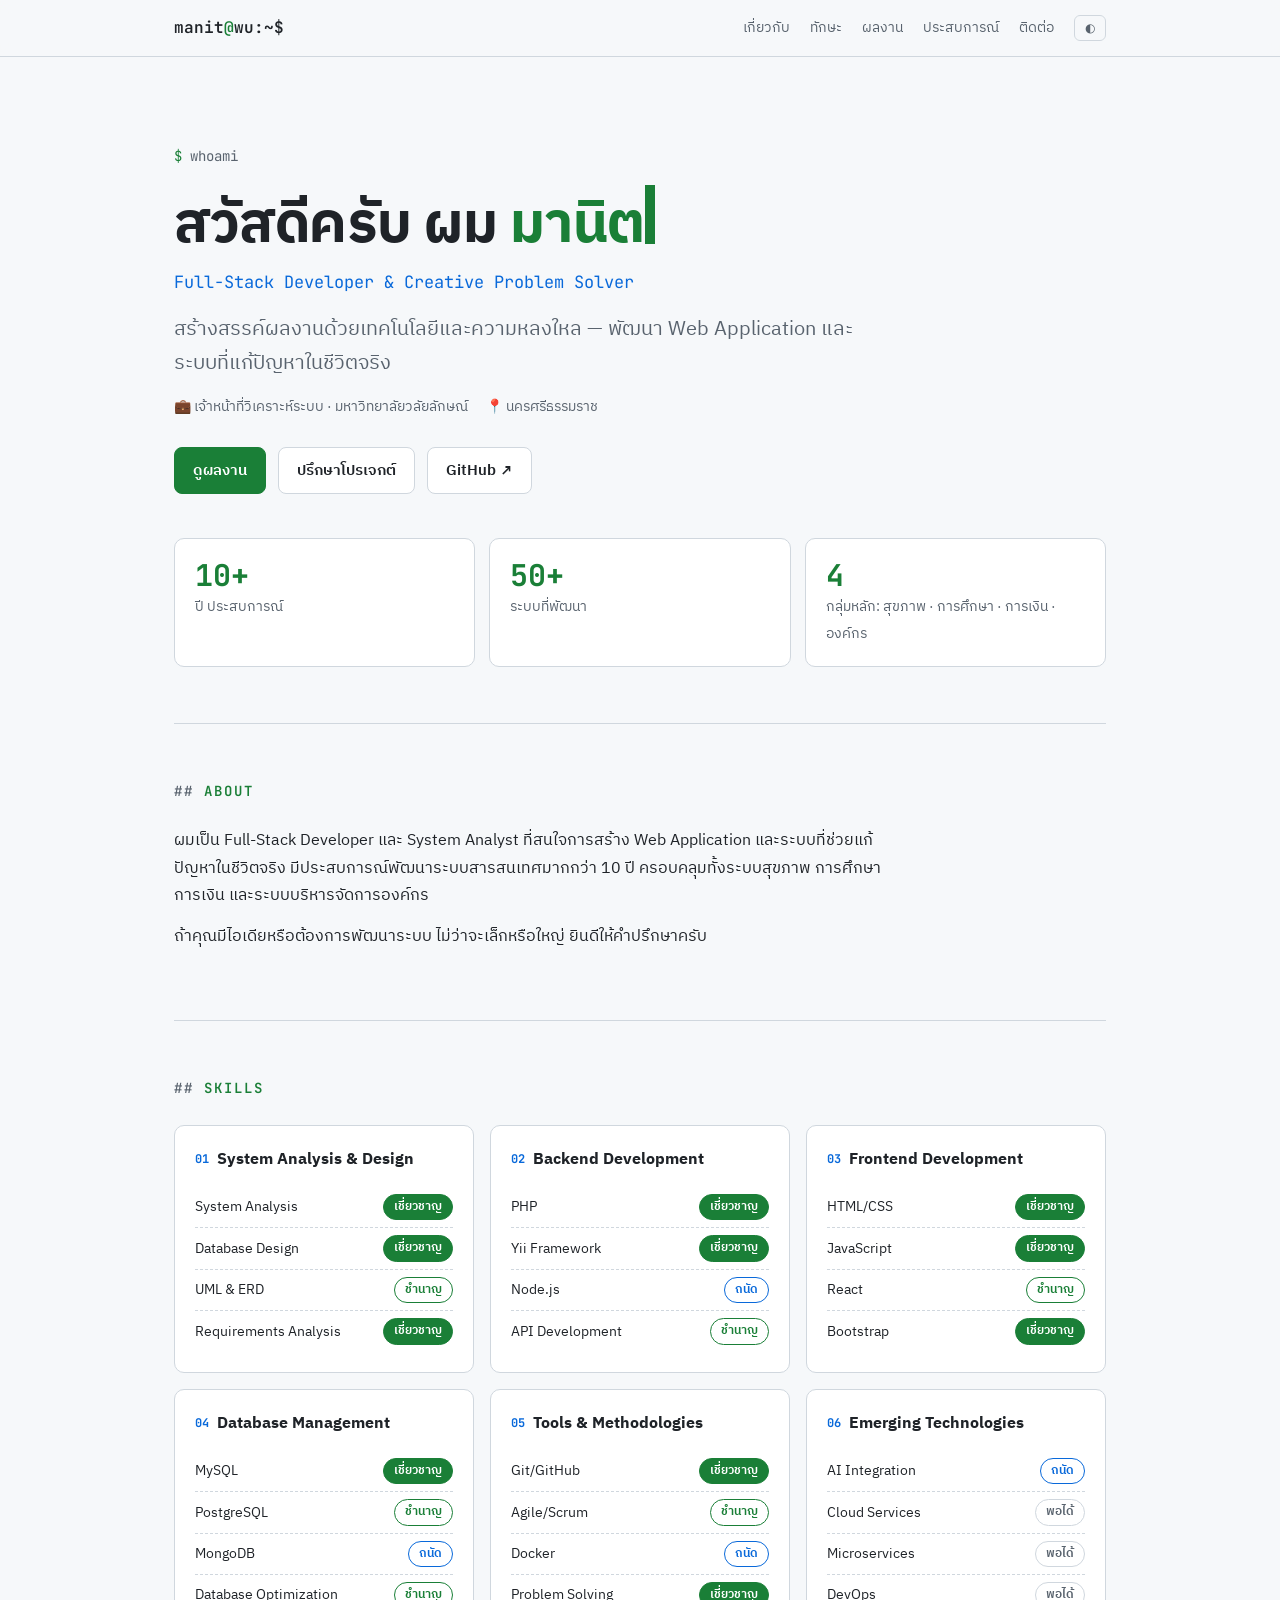
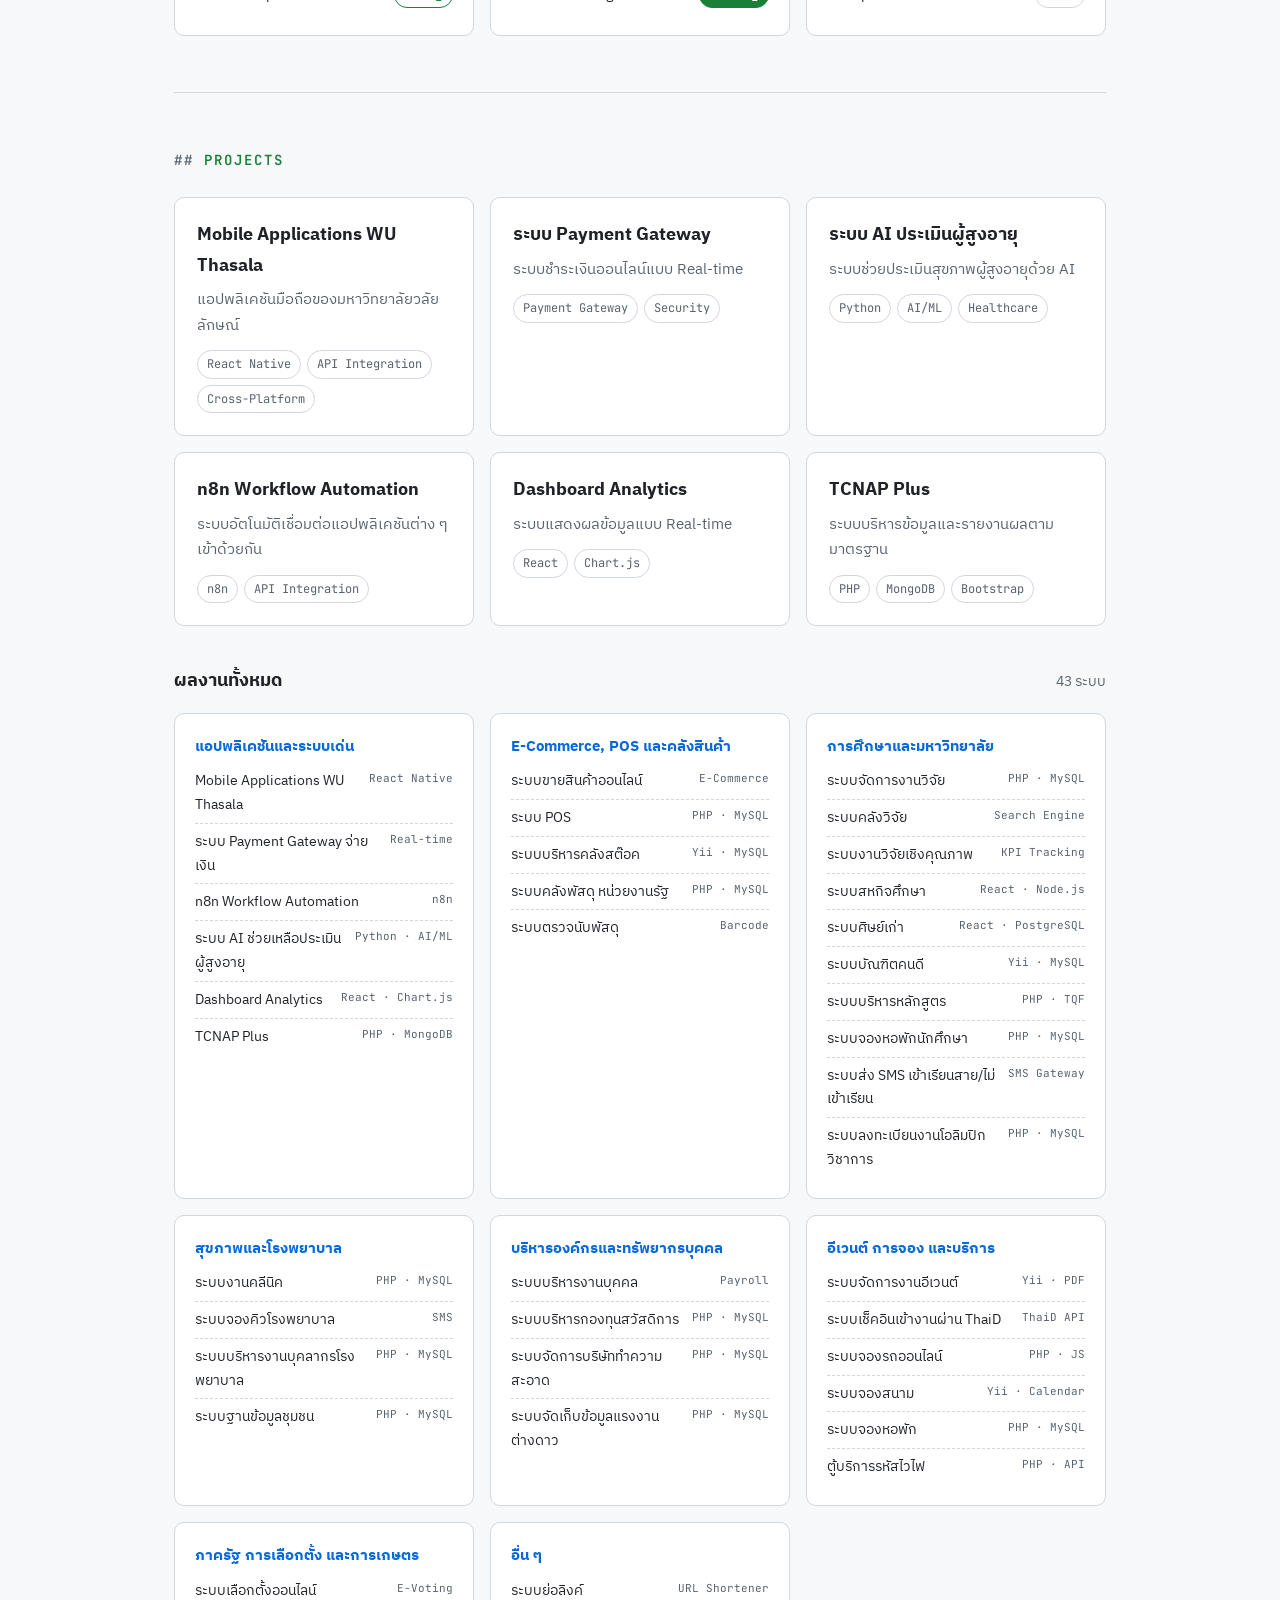
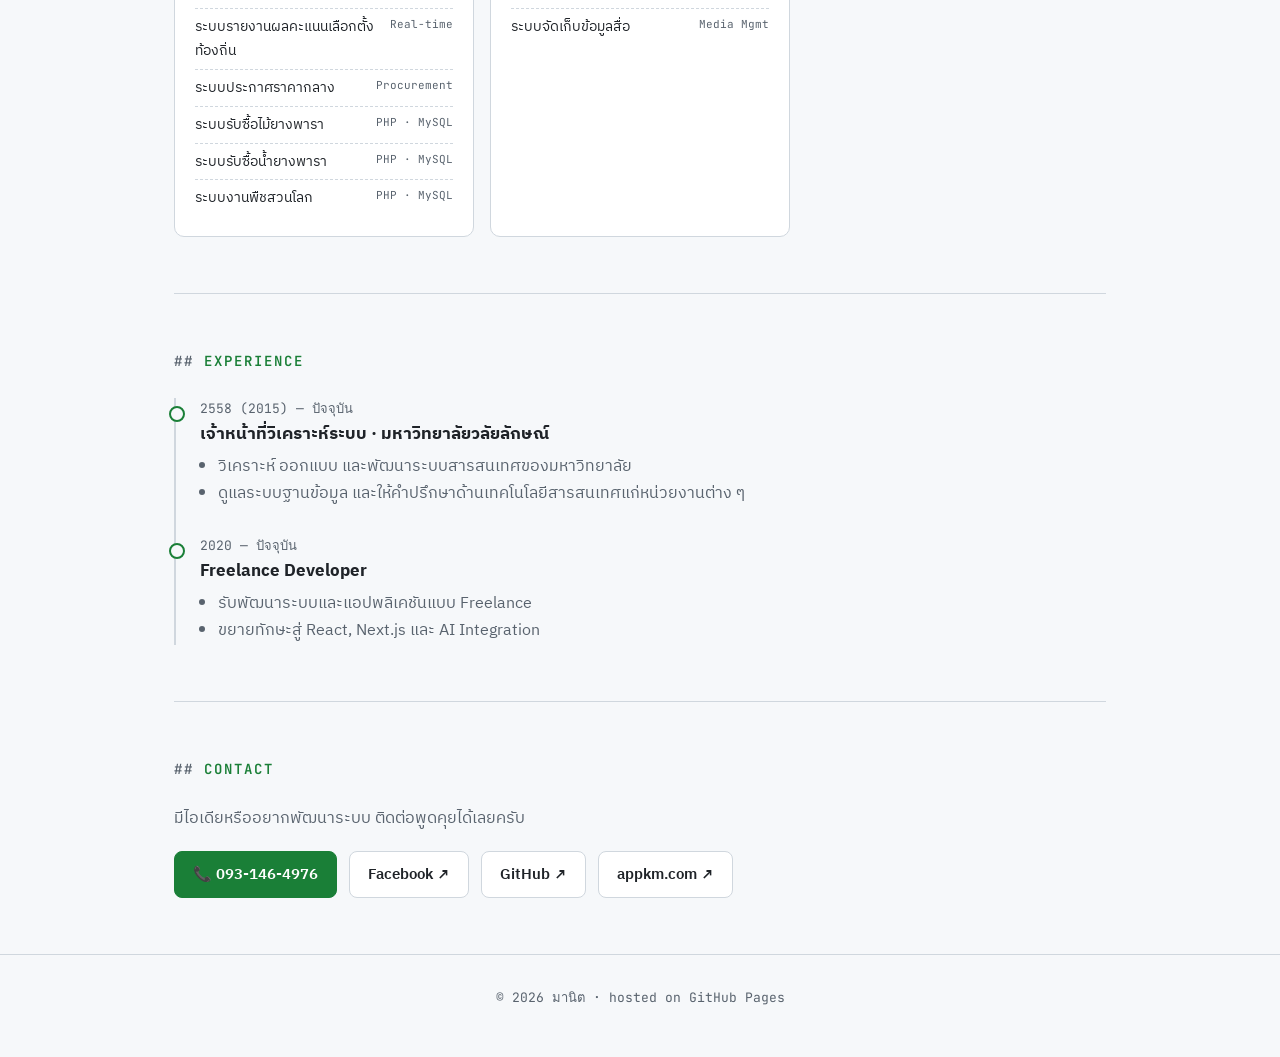
==== index.html @ 5a700831 "Use text proficiency labels for skills Co-Authored-By: Claude Opus 5.5 <noreply@anthropic.com> Claud" ====
<!DOCTYPE html>
<html lang="th">
<head>
<meta charset="UTF-8">
<meta name="viewport" content="width=device-width, initial-scale=1.0">
<title>มานิต (Manit) — Full-Stack Developer & System Analyst</title>
<meta name="description" content="มานิต — Full-Stack Developer และเจ้าหน้าที่วิเคราะห์ระบบ มหาวิทยาลัยวลัยลักษณ์ ประสบการณ์กว่า 10 ปี พัฒนาระบบสารสนเทศมาแล้ว 50+ ระบบ">
<meta property="og:title" content="มานิต (Manit) — Full-Stack Developer & System Analyst">
<meta property="og:description" content="ประสบการณ์พัฒนาระบบสารสนเทศกว่า 10 ปี · 50+ ระบบ · มหาวิทยาลัยวลัยลักษณ์">
<link rel="preconnect" href="https://fonts.googleapis.com">
<link rel="preconnect" href="https://fonts.gstatic.com" crossorigin>
<link href="https://fonts.googleapis.com/css2?family=IBM+Plex+Sans+Thai:wght@300;400;600;700&family=JetBrains+Mono:wght@400;600&display=swap" rel="stylesheet">
<style>
  :root{
    --bg:#0d1117; --panel:#161b22; --line:#262d36; --text:#e6edf3; --muted:#8b949e;
    --accent:#3fb950; --accent2:#58a6ff; --track:#21262d;
    --mono:'JetBrains Mono',ui-monospace,monospace; --sans:'IBM Plex Sans Thai',system-ui,sans-serif;
  }
  [data-theme="light"]{
    --bg:#f6f8fa; --panel:#ffffff; --line:#d0d7de; --text:#1f2328; --muted:#59636e;
    --accent:#1a7f37; --accent2:#0969da; --track:#eaeef2;
  }
  *{box-sizing:border-box;margin:0;padding:0}
  html{scroll-behavior:smooth}
  body{background:var(--bg);color:var(--text);font-family:var(--sans);line-height:1.7;font-size:16px}
  a{color:var(--accent2);text-decoration:none}
  a:hover{text-decoration:underline}
  .wrap{max-width:980px;margin:0 auto;padding:0 24px}

  nav{position:sticky;top:0;z-index:10;background:color-mix(in srgb,var(--bg) 85%,transparent);backdrop-filter:blur(8px);border-bottom:1px solid var(--line)}
  nav .wrap{display:flex;align-items:center;justify-content:space-between;height:56px}
  .logo{font-family:var(--mono);font-weight:600;color:var(--text)}
  .logo span{color:var(--accent)}
  .links{display:flex;gap:20px;align-items:center;font-size:14px}
  .links a{color:var(--muted)}
  .links a:hover{color:var(--text);text-decoration:none}
  .btn-ghost{background:none;border:1px solid var(--line);color:var(--muted);border-radius:6px;padding:4px 10px;font-family:var(--mono);font-size:12px;cursor:pointer}
  .btn-ghost:hover{color:var(--text);border-color:var(--muted)}

  .hero{padding-top:88px;padding-bottom:56px}
  .prompt{font-family:var(--mono);color:var(--muted);font-size:14px;margin-bottom:16px}
  .prompt b{color:var(--accent);font-weight:400}
  h1{font-size:clamp(36px,6vw,56px);line-height:1.15;font-weight:700;letter-spacing:-.5px}
  h1 .hl{color:var(--accent)}
  .role{margin-top:10px;font-family:var(--mono);font-size:clamp(14px,2vw,17px);color:var(--accent2)}
  .tagline{margin-top:16px;font-size:clamp(17px,2.2vw,20px);color:var(--muted);max-width:680px}
  .meta{margin-top:14px;color:var(--muted);font-size:14px;display:flex;gap:18px;flex-wrap:wrap}
  .cta{margin-top:28px;display:flex;gap:12px;flex-wrap:wrap}
  .btn{display:inline-block;padding:10px 18px;border-radius:8px;font-weight:600;font-size:15px;border:1px solid var(--line);color:var(--text);background:var(--panel)}
  .btn.primary{background:var(--accent);border-color:var(--accent);color:#fff}
  .btn:hover{text-decoration:none;filter:brightness(1.1)}
  .cursor{display:inline-block;width:10px;height:1.05em;background:var(--accent);vertical-align:-2px;animation:blink 1.1s steps(1) infinite}
  @keyframes blink{50%{opacity:0}}

  .stats{display:grid;grid-template-columns:repeat(auto-fit,minmax(160px,1fr));gap:14px;margin-top:44px}
  .stat{background:var(--panel);border:1px solid var(--line);border-radius:10px;padding:18px 20px}
  .stat b{display:block;font-family:var(--mono);font-size:30px;color:var(--accent);line-height:1.2}
  .stat span{color:var(--muted);font-size:14px}

  section{padding:56px 0;border-top:1px solid var(--line)}
  h2{font-family:var(--mono);font-size:14px;font-weight:600;color:var(--accent);text-transform:uppercase;letter-spacing:2px;margin-bottom:24px}
  h2::before{content:"## ";color:var(--muted)}
  .about p{max-width:720px;margin-bottom:14px}

  .skills{display:grid;grid-template-columns:repeat(auto-fit,minmax(280px,1fr));gap:16px}
  .card{background:var(--panel);border:1px solid var(--line);border-radius:10px;padding:20px}
  .card h3{font-size:16px;margin-bottom:14px;display:flex;gap:8px;align-items:center}
  .card h3 i{font-style:normal;font-family:var(--mono);color:var(--accent2);font-size:12px}
  .sk{display:flex;justify-content:space-between;align-items:center;gap:10px;font-size:14px;padding:7px 0;border-bottom:1px dashed var(--line)}
  .sk:last-child{border-bottom:none}
  .badge{font-size:12px;font-weight:600;padding:2px 10px;border-radius:999px;white-space:nowrap;border:1px solid}
  .badge.l4{color:#fff;background:var(--accent);border-color:var(--accent)}
  .badge.l3{color:var(--accent);border-color:var(--accent)}
  .badge.l2{color:var(--accent2);border-color:var(--accent2)}
  .badge.l1{color:var(--muted);border-color:var(--line)}
  .featured{display:grid;grid-template-columns:repeat(auto-fit,minmax(280px,1fr));gap:16px}
  .proj{background:var(--panel);border:1px solid var(--line);border-radius:10px;padding:22px;transition:border-color .2s,transform .2s}
  .proj:hover{border-color:var(--accent);transform:translateY(-2px)}
  .proj h3{font-size:18px;margin-bottom:6px}
  .proj p{color:var(--muted);margin-bottom:12px;font-size:15px}
  .tags{display:flex;flex-wrap:wrap;gap:6px}
  .tag{font-family:var(--mono);font-size:12px;padding:3px 9px;border-radius:999px;border:1px solid var(--line);color:var(--muted)}

  .all-head{display:flex;justify-content:space-between;align-items:baseline;margin:40px 0 16px;flex-wrap:wrap;gap:8px}
  .all-head h3{font-size:18px}
  .all-head span{color:var(--muted);font-size:14px}
  .groups{display:grid;grid-template-columns:repeat(auto-fit,minmax(290px,1fr));gap:16px}
  .group h4{font-size:15px;margin-bottom:10px;color:var(--accent2)}
  .group ul{list-style:none;display:grid;gap:6px}
  .group li{font-size:14px;display:flex;justify-content:space-between;gap:10px;border-bottom:1px dashed var(--line);padding-bottom:6px}
  .group li:last-child{border-bottom:none}
  .group li small{font-family:var(--mono);font-size:11px;color:var(--muted);text-align:right;white-space:nowrap}

  .timeline{border-left:2px solid var(--line);padding-left:24px;display:grid;gap:28px}
  .tl{position:relative}
  .tl::before{content:"";position:absolute;left:-31px;top:8px;width:12px;height:12px;border-radius:50%;background:var(--bg);border:2px solid var(--accent)}
  .tl .when{font-family:var(--mono);font-size:13px;color:var(--muted)}
  .tl h3{font-size:17px}
  .tl ul{color:var(--muted);padding-left:18px;margin-top:4px}

  .contact{display:flex;gap:12px;flex-wrap:wrap}
  footer{padding:32px 0 48px;border-top:1px solid var(--line);color:var(--muted);font-family:var(--mono);font-size:13px;text-align:center}
  @media (max-width:640px){.links a{display:none}.hero{padding-top:60px;padding-bottom:40px}}
</style>
</head>
<body>

<nav>
  <div class="wrap">
    <a href="#" class="logo">manit<span>@</span>wu:~$</a>
    <div class="links">
      <a href="#about">เกี่ยวกับ</a>
      <a href="#skills">ทักษะ</a>
      <a href="#projects">ผลงาน</a>
      <a href="#experience">ประสบการณ์</a>
      <a href="#contact">ติดต่อ</a>
      <button class="btn-ghost" id="themeBtn" aria-label="สลับธีม">◐</button>
    </div>
  </div>
</nav>

<header class="hero wrap">
  <div class="prompt"><b>$</b> whoami</div>
  <h1>สวัสดีครับ ผม <span class="hl">มานิต</span><span class="cursor"></span></h1>
  <div class="role">Full-Stack Developer &amp; Creative Problem Solver</div>
  <p class="tagline">สร้างสรรค์ผลงานด้วยเทคโนโลยีและความหลงใหล — พัฒนา Web Application และระบบที่แก้ปัญหาในชีวิตจริง</p>
  <div class="meta">
    <span>💼 เจ้าหน้าที่วิเคราะห์ระบบ · มหาวิทยาลัยวลัยลักษณ์</span>
    <span>📍 นครศรีธรรมราช</span>
  </div>
  <div class="cta">
    <a class="btn primary" href="#projects">ดูผลงาน</a>
    <a class="btn" href="#contact">ปรึกษาโปรเจกต์</a>
    <a class="btn" href="https://github.com/manitgithub" target="_blank" rel="noopener">GitHub ↗</a>
  </div>
  <div class="stats">
    <div class="stat"><b>10+</b><span>ปี ประสบการณ์</span></div>
    <div class="stat"><b>50+</b><span>ระบบที่พัฒนา</span></div>
    <div class="stat"><b>4</b><span>กลุ่มหลัก: สุขภาพ · การศึกษา · การเงิน · องค์กร</span></div>
  </div>
</header>

<main class="wrap">

  <section id="about" class="about">
    <h2>About</h2>
    <p>ผมเป็น Full-Stack Developer และ System Analyst ที่สนใจการสร้าง Web Application และระบบที่ช่วยแก้ปัญหาในชีวิตจริง มีประสบการณ์พัฒนาระบบสารสนเทศมากกว่า 10 ปี ครอบคลุมทั้งระบบสุขภาพ การศึกษา การเงิน และระบบบริหารจัดการองค์กร</p>
    <p>ถ้าคุณมีไอเดียหรือต้องการพัฒนาระบบ ไม่ว่าจะเล็กหรือใหญ่ ยินดีให้คำปรึกษาครับ</p>
  </section>

  <section id="skills">
    <h2>Skills</h2>
    <div class="skills" id="skillGrid"></div>
  </section>

  <section id="projects">
    <h2>Projects</h2>
    <div class="featured">
      <article class="proj">
        <h3>Mobile Applications WU Thasala</h3>
        <p>แอปพลิเคชันมือถือของมหาวิทยาลัยวลัยลักษณ์</p>
        <div class="tags"><span class="tag">React Native</span><span class="tag">API Integration</span><span class="tag">Cross-Platform</span></div>
      </article>
      <article class="proj">
        <h3>ระบบ Payment Gateway</h3>
        <p>ระบบชำระเงินออนไลน์แบบ Real-time</p>
        <div class="tags"><span class="tag">Payment Gateway</span><span class="tag">Security</span></div>
      </article>
      <article class="proj">
        <h3>ระบบ AI ประเมินผู้สูงอายุ</h3>
        <p>ระบบช่วยประเมินสุขภาพผู้สูงอายุด้วย AI</p>
        <div class="tags"><span class="tag">Python</span><span class="tag">AI/ML</span><span class="tag">Healthcare</span></div>
      </article>
      <article class="proj">
        <h3>n8n Workflow Automation</h3>
        <p>ระบบอัตโนมัติเชื่อมต่อแอปพลิเคชันต่าง ๆ เข้าด้วยกัน</p>
        <div class="tags"><span class="tag">n8n</span><span class="tag">API Integration</span></div>
      </article>
      <article class="proj">
        <h3>Dashboard Analytics</h3>
        <p>ระบบแสดงผลข้อมูลแบบ Real-time</p>
        <div class="tags"><span class="tag">React</span><span class="tag">Chart.js</span></div>
      </article>
      <article class="proj">
        <h3>TCNAP Plus</h3>
        <p>ระบบบริหารข้อมูลและรายงานผลตามมาตรฐาน</p>
        <div class="tags"><span class="tag">PHP</span><span class="tag">MongoDB</span><span class="tag">Bootstrap</span></div>
      </article>
    </div>

    <div class="all-head"><h3>ผลงานทั้งหมด</h3><span id="count"></span></div>
    <div class="groups" id="groups"></div>
  </section>

  <section id="experience">
    <h2>Experience</h2>
    <div class="timeline">
      <div class="tl">
        <div class="when">2558 (2015) — ปัจจุบัน</div>
        <h3>เจ้าหน้าที่วิเคราะห์ระบบ · มหาวิทยาลัยวลัยลักษณ์</h3>
        <ul>
          <li>วิเคราะห์ ออกแบบ และพัฒนาระบบสารสนเทศของมหาวิทยาลัย</li>
          <li>ดูแลระบบฐานข้อมูล และให้คำปรึกษาด้านเทคโนโลยีสารสนเทศแก่หน่วยงานต่าง ๆ</li>
        </ul>
      </div>
      <div class="tl">
        <div class="when">2020 — ปัจจุบัน</div>
        <h3>Freelance Developer</h3>
        <ul>
          <li>รับพัฒนาระบบและแอปพลิเคชันแบบ Freelance</li>
          <li>ขยายทักษะสู่ React, Next.js และ AI Integration</li>
        </ul>
      </div>
    </div>
  </section>

  <section id="contact">
    <h2>Contact</h2>
    <p style="color:var(--muted);margin-bottom:18px">มีไอเดียหรืออยากพัฒนาระบบ ติดต่อพูดคุยได้เลยครับ</p>
    <div class="contact">
      <a class="btn primary" href="tel:0931464976">📞 093-146-4976</a>
      <a class="btn" href="https://www.facebook.com/charib.chipchip" target="_blank" rel="noopener">Facebook ↗</a>
      <a class="btn" href="https://github.com/manitgithub" target="_blank" rel="noopener">GitHub ↗</a>
      <a class="btn" href="https://appkm.com" target="_blank" rel="noopener">appkm.com ↗</a>
    </div>
  </section>

</main>

<footer>© <span id="yr"></span> มานิต · hosted on GitHub Pages</footer>

<script>
const skills = [
  ["System Analysis & Design", [["System Analysis",95],["Database Design",90],["UML & ERD",85],["Requirements Analysis",90]]],
  ["Backend Development", [["PHP",95],["Yii Framework",90],["Node.js",75],["API Development",85]]],
  ["Frontend Development", [["HTML/CSS",95],["JavaScript",90],["React",80],["Bootstrap",90]]],
  ["Database Management", [["MySQL",95],["PostgreSQL",85],["MongoDB",75],["Database Optimization",85]]],
  ["Tools & Methodologies", [["Git/GitHub",90],["Agile/Scrum",80],["Docker",70],["Problem Solving",95]]],
  ["Emerging Technologies", [["AI Integration",70],["Cloud Services",65],["Microservices",60],["DevOps",65]]],
];
const groups = [
  ["แอปพลิเคชันและระบบเด่น", [
    ["Mobile Applications WU Thasala","React Native"],["ระบบ Payment Gateway จ่ายเงิน","Real-time"],
    ["n8n Workflow Automation","n8n"],["ระบบ AI ช่วยเหลือประเมินผู้สูงอายุ","Python · AI/ML"],
    ["Dashboard Analytics","React · Chart.js"],["TCNAP Plus","PHP · MongoDB"]]],
  ["E-Commerce, POS และคลังสินค้า", [
    ["ระบบขายสินค้าออนไลน์","E-Commerce"],["ระบบ POS","PHP · MySQL"],["ระบบบริหารคลังสต๊อค","Yii · MySQL"],
    ["ระบบคลังพัสดุ หน่วยงานรัฐ","PHP · MySQL"],["ระบบตรวจนับพัสดุ","Barcode"]]],
  ["การศึกษาและมหาวิทยาลัย", [
    ["ระบบจัดการงานวิจัย","PHP · MySQL"],["ระบบคลังวิจัย","Search Engine"],["ระบบงานวิจัยเชิงคุณภาพ","KPI Tracking"],
    ["ระบบสหกิจศึกษา","React · Node.js"],["ระบบศิษย์เก่า","React · PostgreSQL"],["ระบบบัณฑิตคนดี","Yii · MySQL"],
    ["ระบบบริหารหลักสูตร","PHP · TQF"],["ระบบจองหอพักนักศึกษา","PHP · MySQL"],
    ["ระบบส่ง SMS เข้าเรียนสาย/ไม่เข้าเรียน","SMS Gateway"],["ระบบลงทะเบียนงานโอลิมปิกวิชาการ","PHP · MySQL"]]],
  ["สุขภาพและโรงพยาบาล", [
    ["ระบบงานคลีนิค","PHP · MySQL"],["ระบบจองคิวโรงพยาบาล","SMS"],
    ["ระบบบริหารงานบุคลากรโรงพยาบาล","PHP · MySQL"],["ระบบฐานข้อมูลชุมชน","PHP · MySQL"]]],
  ["บริหารองค์กรและทรัพยากรบุคคล", [
    ["ระบบบริหารงานบุคคล","Payroll"],["ระบบบริหารกองทุนสวัสดิการ","PHP · MySQL"],
    ["ระบบจัดการบริษัททำความสะอาด","PHP · MySQL"],["ระบบจัดเก็บข้อมูลแรงงานต่างดาว","PHP · MySQL"]]],
  ["อีเวนต์ การจอง และบริการ", [
    ["ระบบจัดการงานอีเวนต์","Yii · PDF"],["ระบบเช็คอินเข้างานผ่าน ThaiD","ThaiD API"],["ระบบจองรถออนไลน์","PHP · JS"],
    ["ระบบจองสนาม","Yii · Calendar"],["ระบบจองหอพัก","PHP · MySQL"],["ตู้บริการรหัสไวไฟ","PHP · API"]]],
  ["ภาครัฐ การเลือกตั้ง และการเกษตร", [
    ["ระบบเลือกตั้งออนไลน์","E-Voting"],["ระบบรายงานผลคะแนนเลือกตั้งท้องถิ่น","Real-time"],
    ["ระบบประกาศราคากลาง","Procurement"],["ระบบรับซื้อไม้ยางพารา","PHP · MySQL"],
    ["ระบบรับซื้อน้ำยางพารา","PHP · MySQL"],["ระบบงานพืชสวนโลก","PHP · MySQL"]]],
  ["อื่น ๆ", [["ระบบย่อลิงค์","URL Shortener"],["ระบบจัดเก็บข้อมูลสื่อ","Media Mgmt"]]],
];

const esc = s => s.replace(/[&<>]/g, c => ({'&':'&amp;','<':'&lt;','>':'&gt;'}[c]));
const LEVELS = [[90,4,'เชี่ยวชาญ'],[80,3,'ชำนาญ'],[70,2,'ถนัด'],[0,1,'พอได้']];
const level = v => LEVELS.find(([min]) => v >= min);
document.getElementById('skillGrid').innerHTML = skills.map(([title, items], i) => `
  <div class="card"><h3><i>0${i+1}</i> ${esc(title)}</h3>
  ${items.map(([n,v]) => { const [,d,l] = level(v); return `<div class="sk">${esc(n)}<span class="badge l${d}">${l}</span></div>`; }).join('')}
  </div>`).join('');

let total = 0;
document.getElementById('groups').innerHTML = groups.map(([g, items]) => { total += items.length; return `
  <div class="card group"><h4>${esc(g)}</h4><ul>
  ${items.map(([n,t]) => `<li>${esc(n)}<small>${esc(t)}</small></li>`).join('')}
  </ul></div>`; }).join('');
document.getElementById('count').textContent = total + ' ระบบ';



document.getElementById('yr').textContent = new Date().getFullYear();
const html = document.documentElement;
const store = { get:k=>{try{return localStorage.getItem(k)}catch(e){return null}}, set:(k,v)=>{try{localStorage.setItem(k,v)}catch(e){}} };
function setTheme(t){ t==='light' ? html.dataset.theme='light' : delete html.dataset.theme; store.set('theme',t); }
document.getElementById('themeBtn').onclick = () => setTheme(html.dataset.theme==='light'?'dark':'light');
setTheme(store.get('theme') || (matchMedia('(prefers-color-scheme: light)').matches?'light':'dark'));
</script>
</body>
</html>
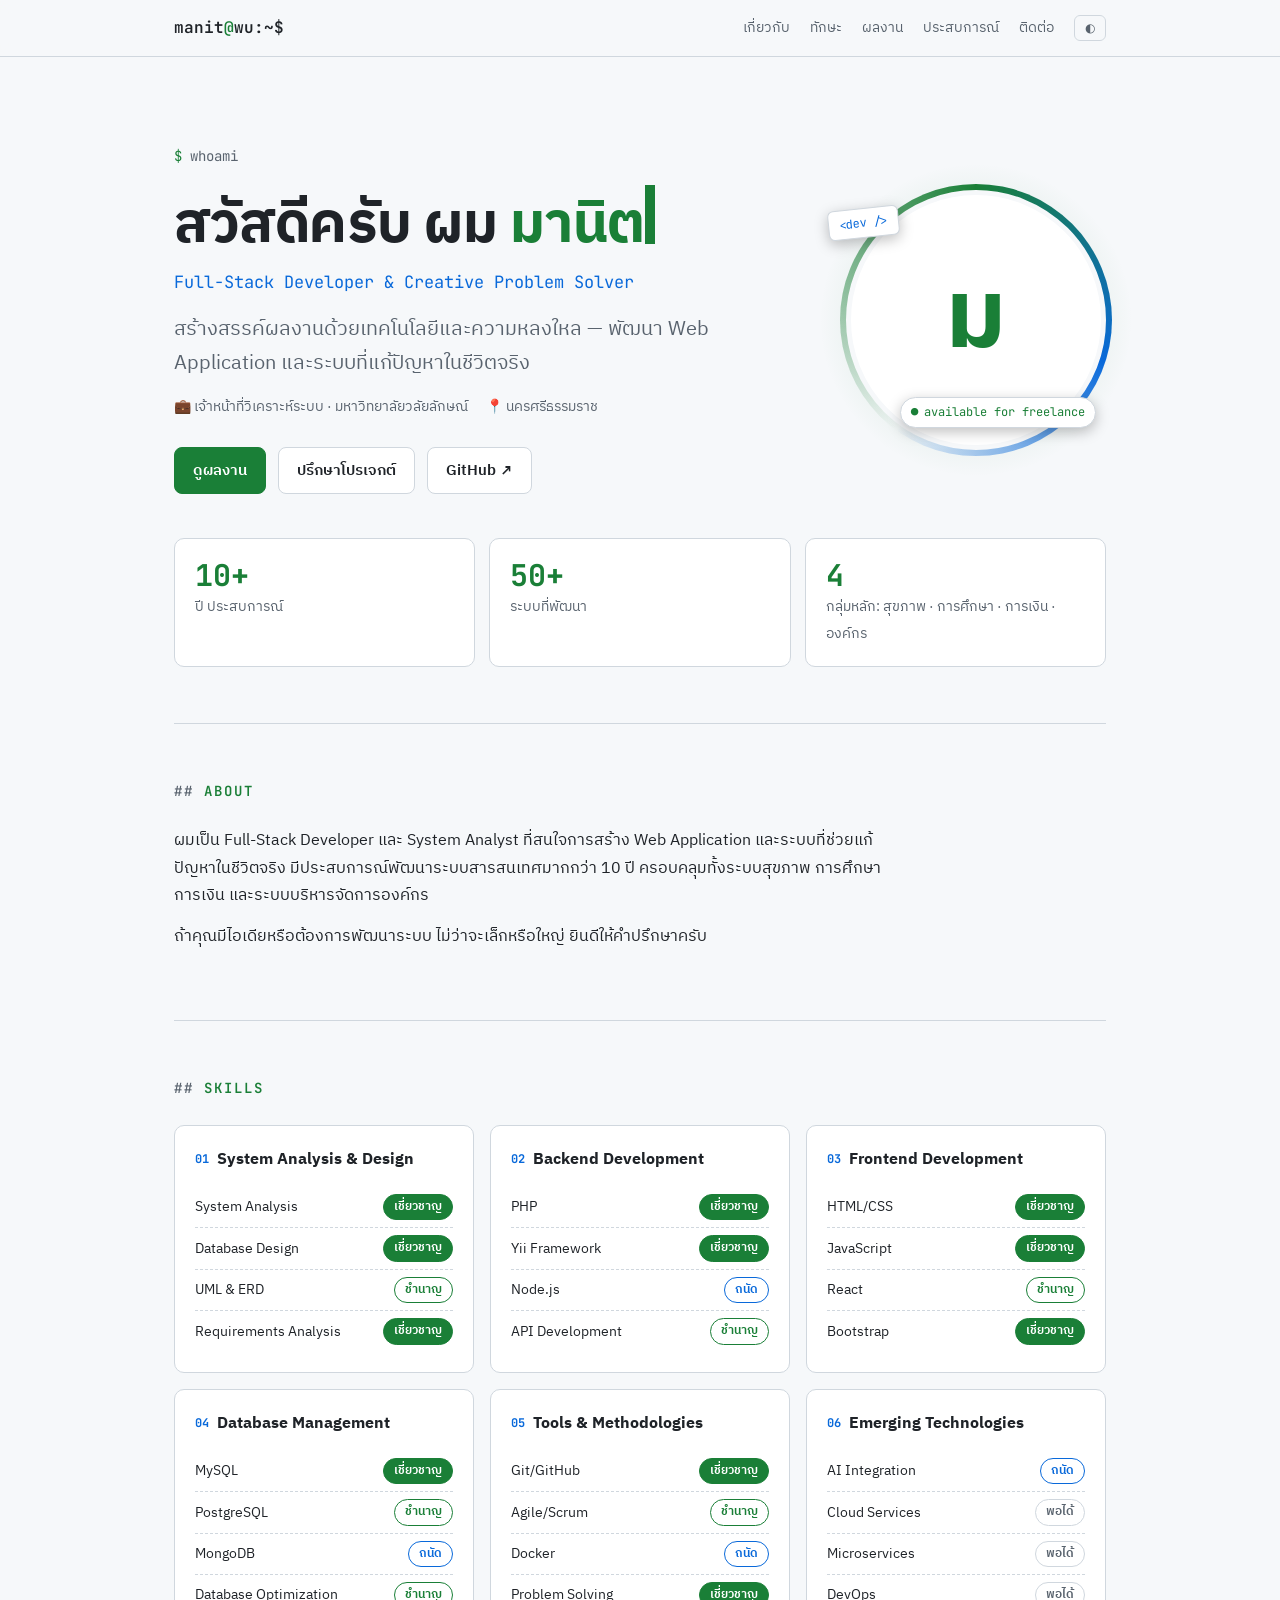
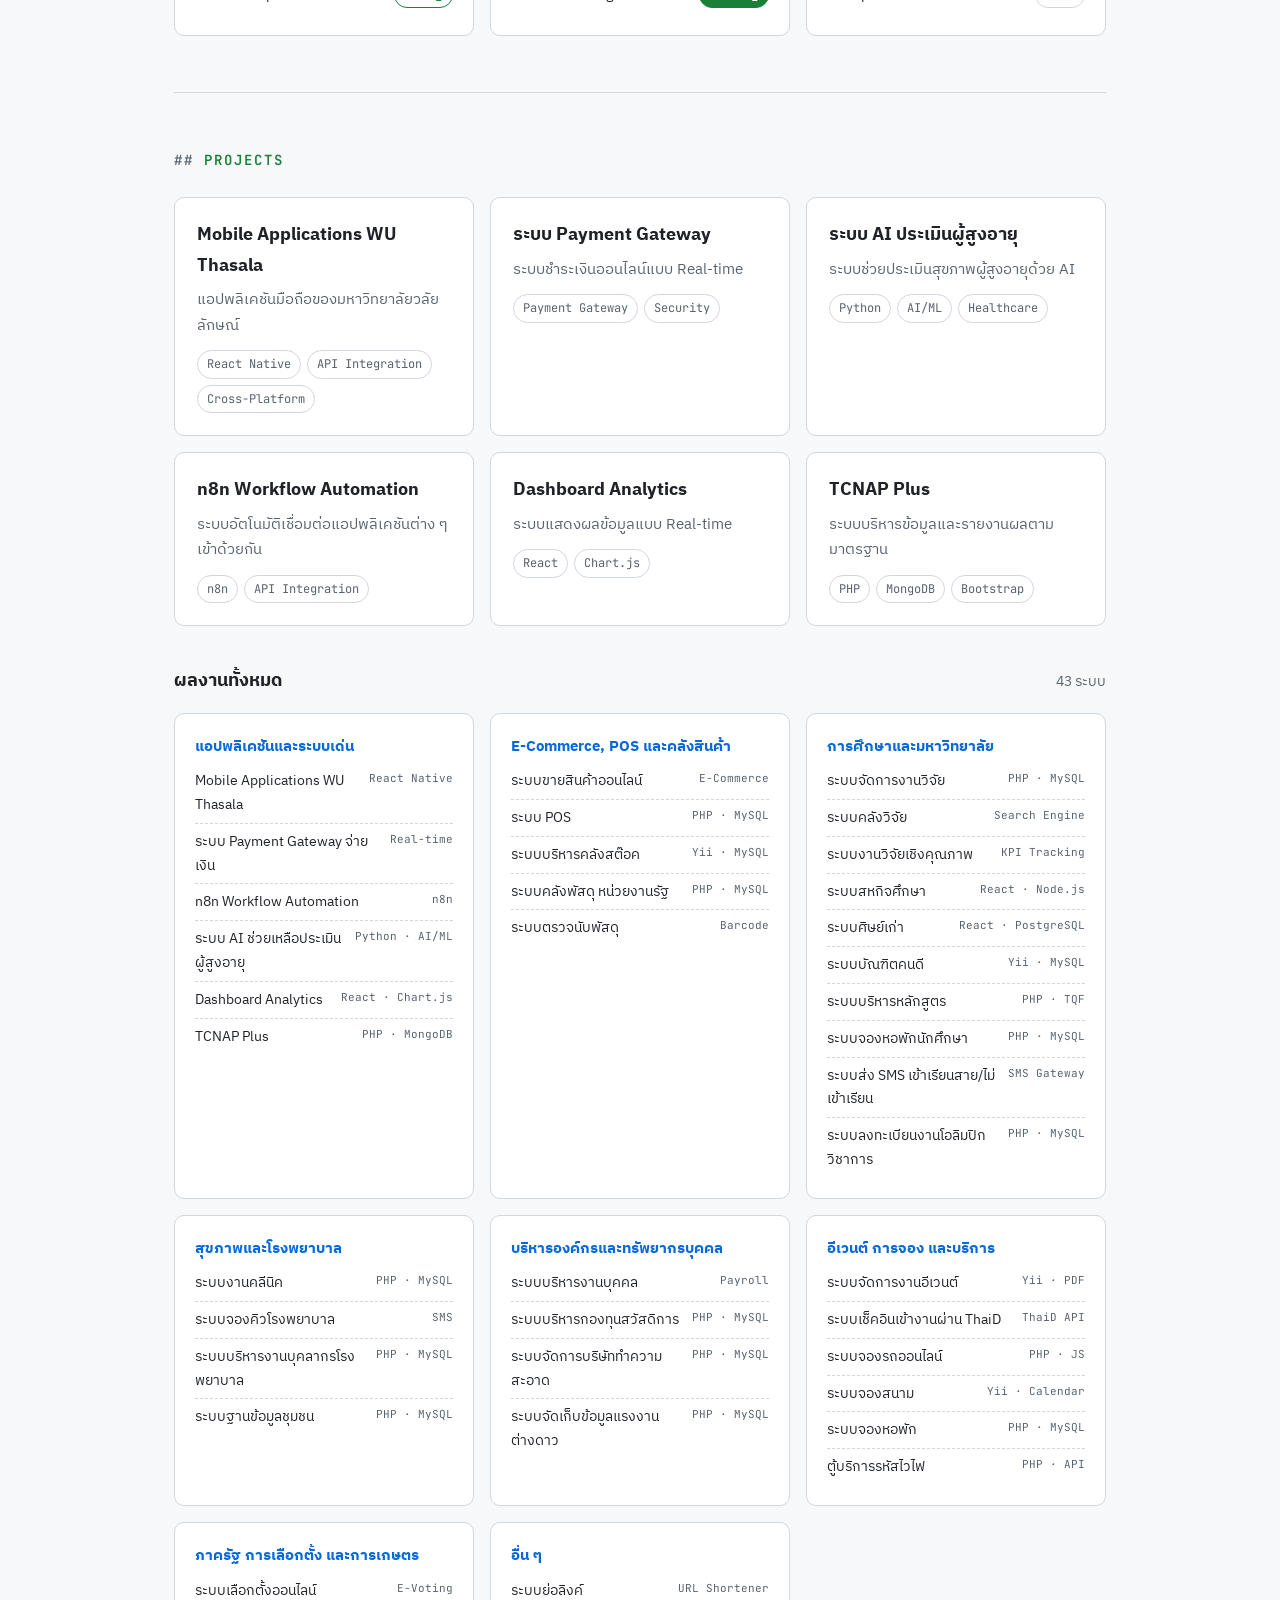
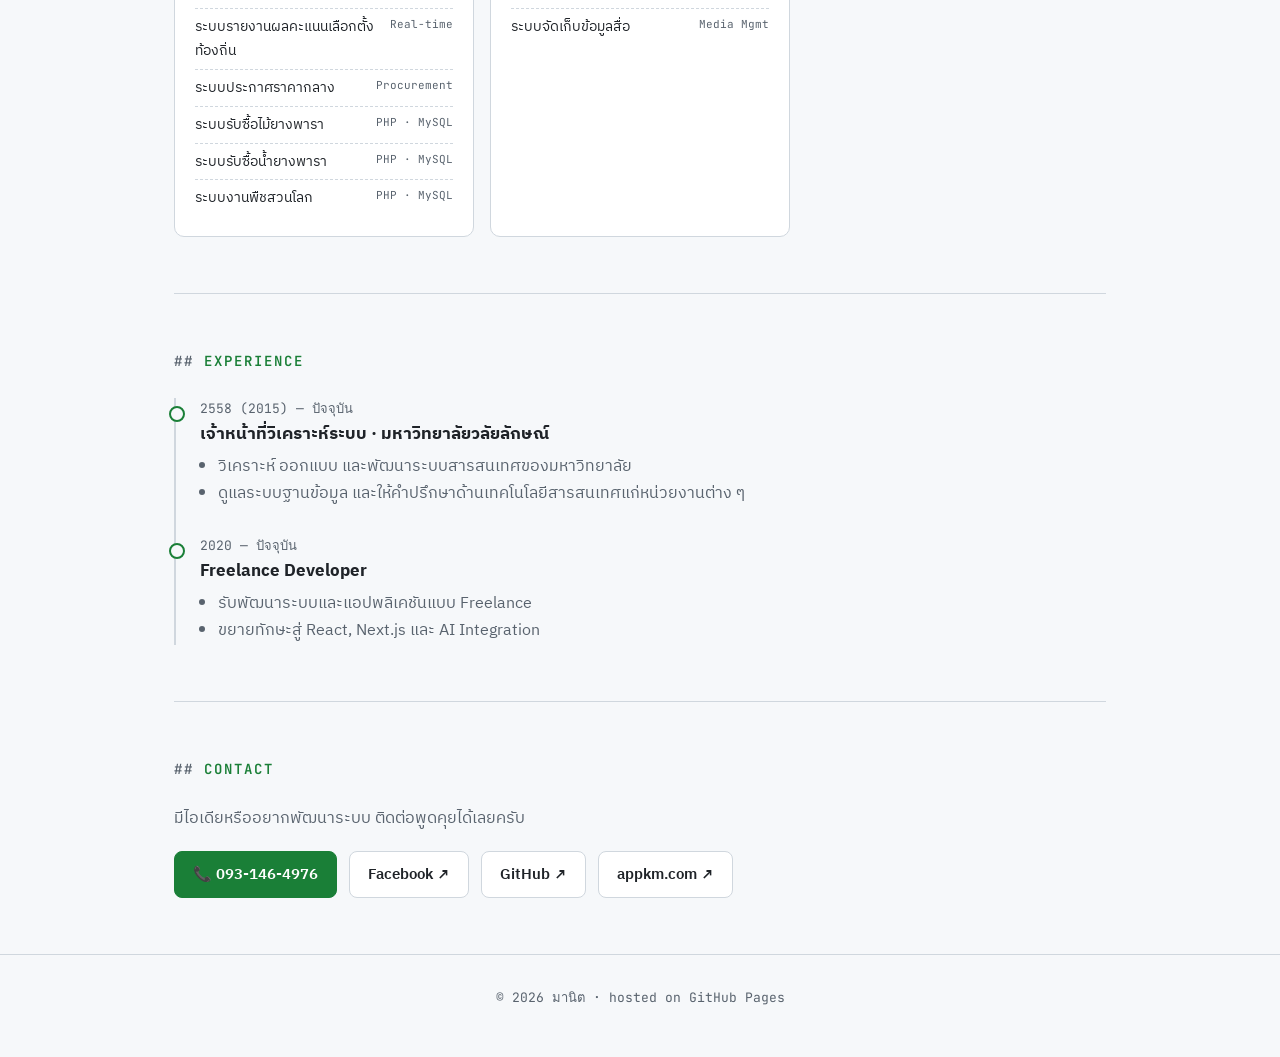
==== commit eec8a10c: "Add profile avatar to hero Co-Authored-By: Claude Opus 5.5 <noreply@anthropic.com> Claude-Session: h" ====
--- a/index.html
+++ b/index.html
@@ -52,6 +52,18 @@
   .cursor{display:inline-block;width:10px;height:1.05em;background:var(--accent);vertical-align:-2px;animation:blink 1.1s steps(1) infinite}
   @keyframes blink{50%{opacity:0}}
 
+  .hero-grid{display:grid;grid-template-columns:1fr auto;gap:48px;align-items:center}
+  .avatar{position:relative;width:260px;height:260px;flex-shrink:0}
+  .avatar::before{content:"";position:absolute;inset:-6px;border-radius:50%;background:conic-gradient(from 0deg,var(--accent),var(--accent2),transparent 60%,var(--accent));animation:spin 6s linear infinite;filter:blur(.5px)}
+  .avatar::after{content:"";position:absolute;inset:-28px;border-radius:50%;background:radial-gradient(circle,color-mix(in srgb,var(--accent) 22%,transparent),transparent 70%);z-index:-1}
+  .avatar .ph{position:absolute;inset:0;border-radius:50%;overflow:hidden;background:var(--panel);border:5px solid var(--bg);display:grid;place-items:center}
+  .avatar img{width:100%;height:100%;object-fit:cover}
+  .avatar .ini{font-size:96px;font-weight:700;color:var(--accent)}
+  .avatar .badge-online{position:absolute;right:10px;bottom:22px;z-index:2;font-family:var(--mono);font-size:12px;background:var(--panel);border:1px solid var(--line);color:var(--accent);padding:4px 10px;border-radius:999px;box-shadow:0 4px 14px rgba(0,0,0,.25)}
+  .avatar .badge-online::before{content:"●";margin-right:6px;animation:blink 1.6s steps(1) infinite}
+  .avatar .code-tag{position:absolute;left:-18px;top:18px;z-index:2;font-family:var(--mono);font-size:12px;background:var(--panel);border:1px solid var(--line);color:var(--accent2);padding:4px 10px;border-radius:6px;transform:rotate(-6deg);box-shadow:0 4px 14px rgba(0,0,0,.25)}
+  @keyframes spin{to{transform:rotate(360deg)}}
+  @media (max-width:760px){.hero-grid{grid-template-columns:1fr}.avatar{width:180px;height:180px;order:-1;margin:0 auto 8px}.avatar .ini{font-size:64px}}
   .stats{display:grid;grid-template-columns:repeat(auto-fit,minmax(160px,1fr));gap:14px;margin-top:44px}
   .stat{background:var(--panel);border:1px solid var(--line);border-radius:10px;padding:18px 20px}
   .stat b{display:block;font-family:var(--mono);font-size:30px;color:var(--accent);line-height:1.2}
@@ -120,6 +132,8 @@
 </nav>
 
 <header class="hero wrap">
+ <div class="hero-grid">
+ <div>
   <div class="prompt"><b>$</b> whoami</div>
   <h1>สวัสดีครับ ผม <span class="hl">มานิต</span><span class="cursor"></span></h1>
   <div class="role">Full-Stack Developer &amp; Creative Problem Solver</div>
@@ -133,6 +147,13 @@
     <a class="btn" href="#contact">ปรึกษาโปรเจกต์</a>
     <a class="btn" href="https://github.com/manitgithub" target="_blank" rel="noopener">GitHub ↗</a>
   </div>
+  </div>
+  <div class="avatar">
+    <div class="ph"><img src="https://github.com/manitgithub.png?size=520" alt="มานิต" onerror="this.replaceWith(Object.assign(document.createElement('span'),{className:'ini',textContent:'ม'}))"></div>
+    <span class="code-tag">&lt;dev /&gt;</span>
+    <span class="badge-online">available for freelance</span>
+  </div>
+ </div>
   <div class="stats">
     <div class="stat"><b>10+</b><span>ปี ประสบการณ์</span></div>
     <div class="stat"><b>50+</b><span>ระบบที่พัฒนา</span></div>
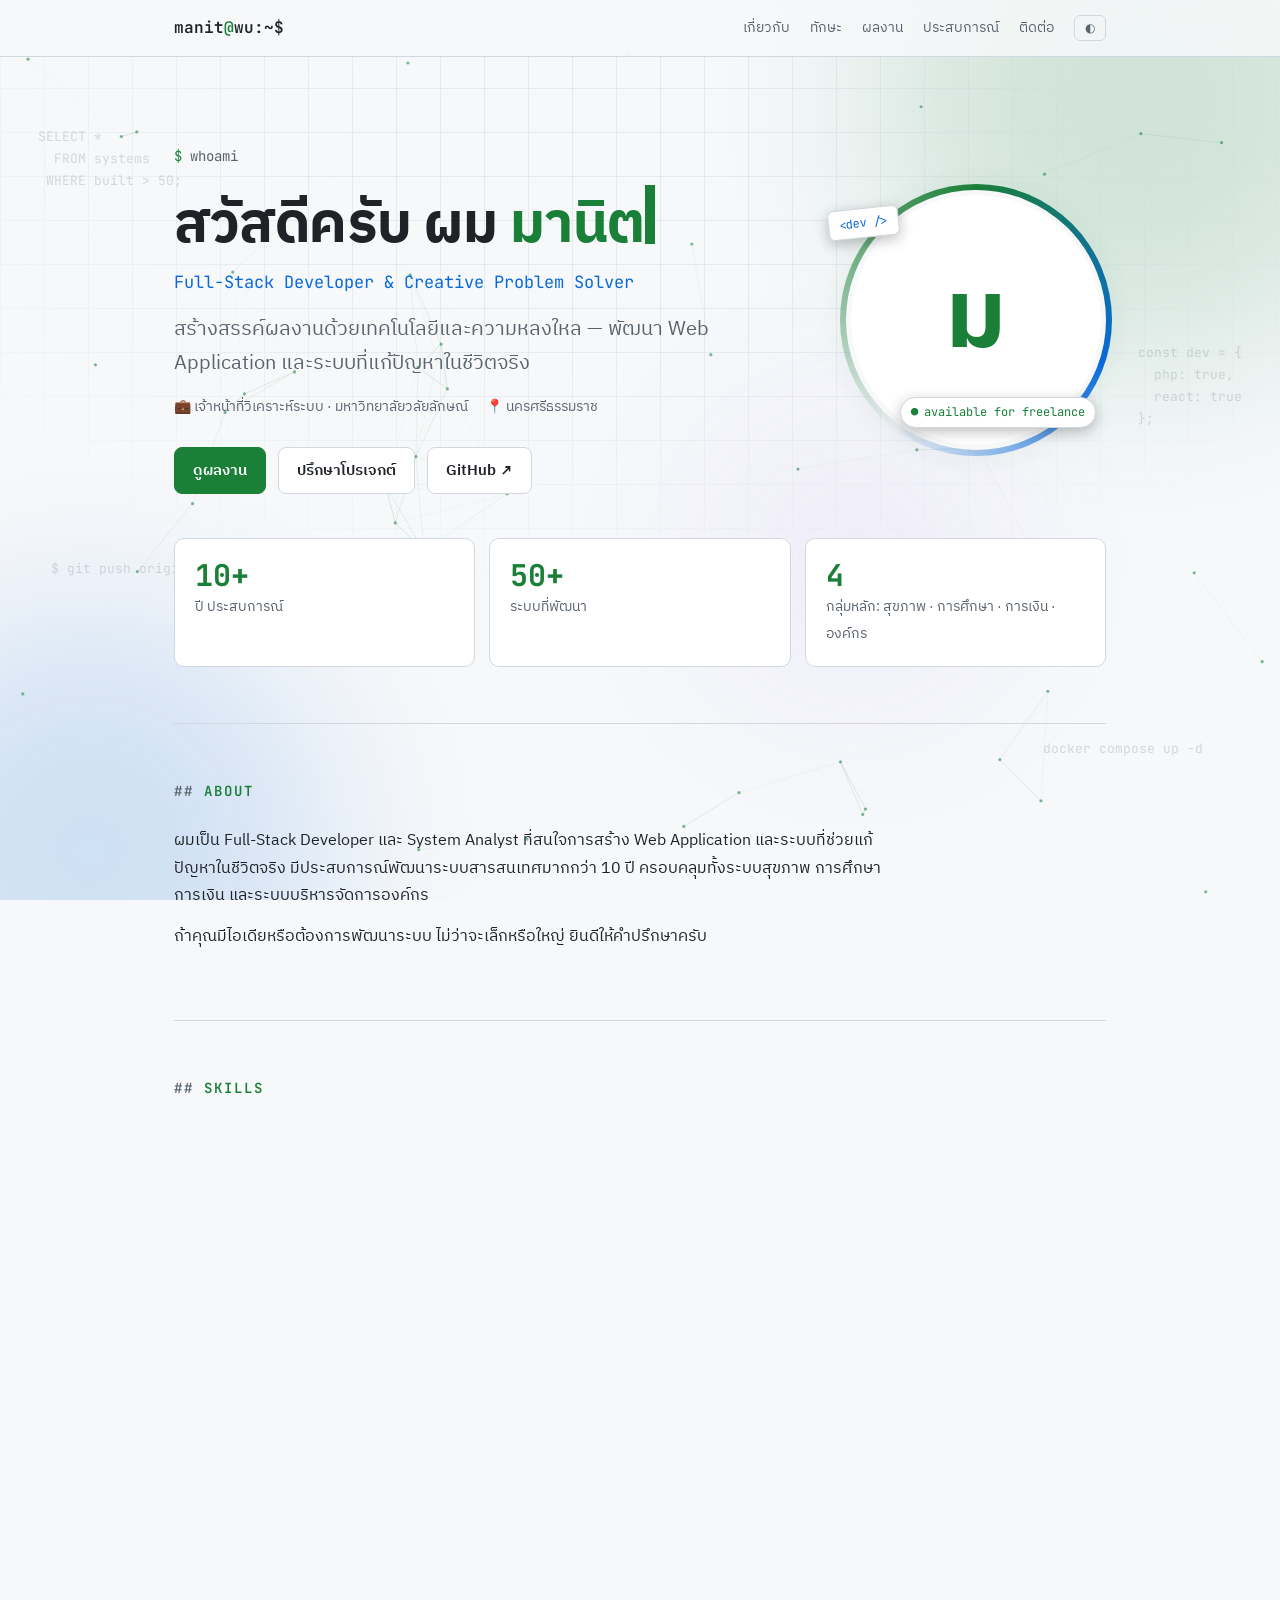
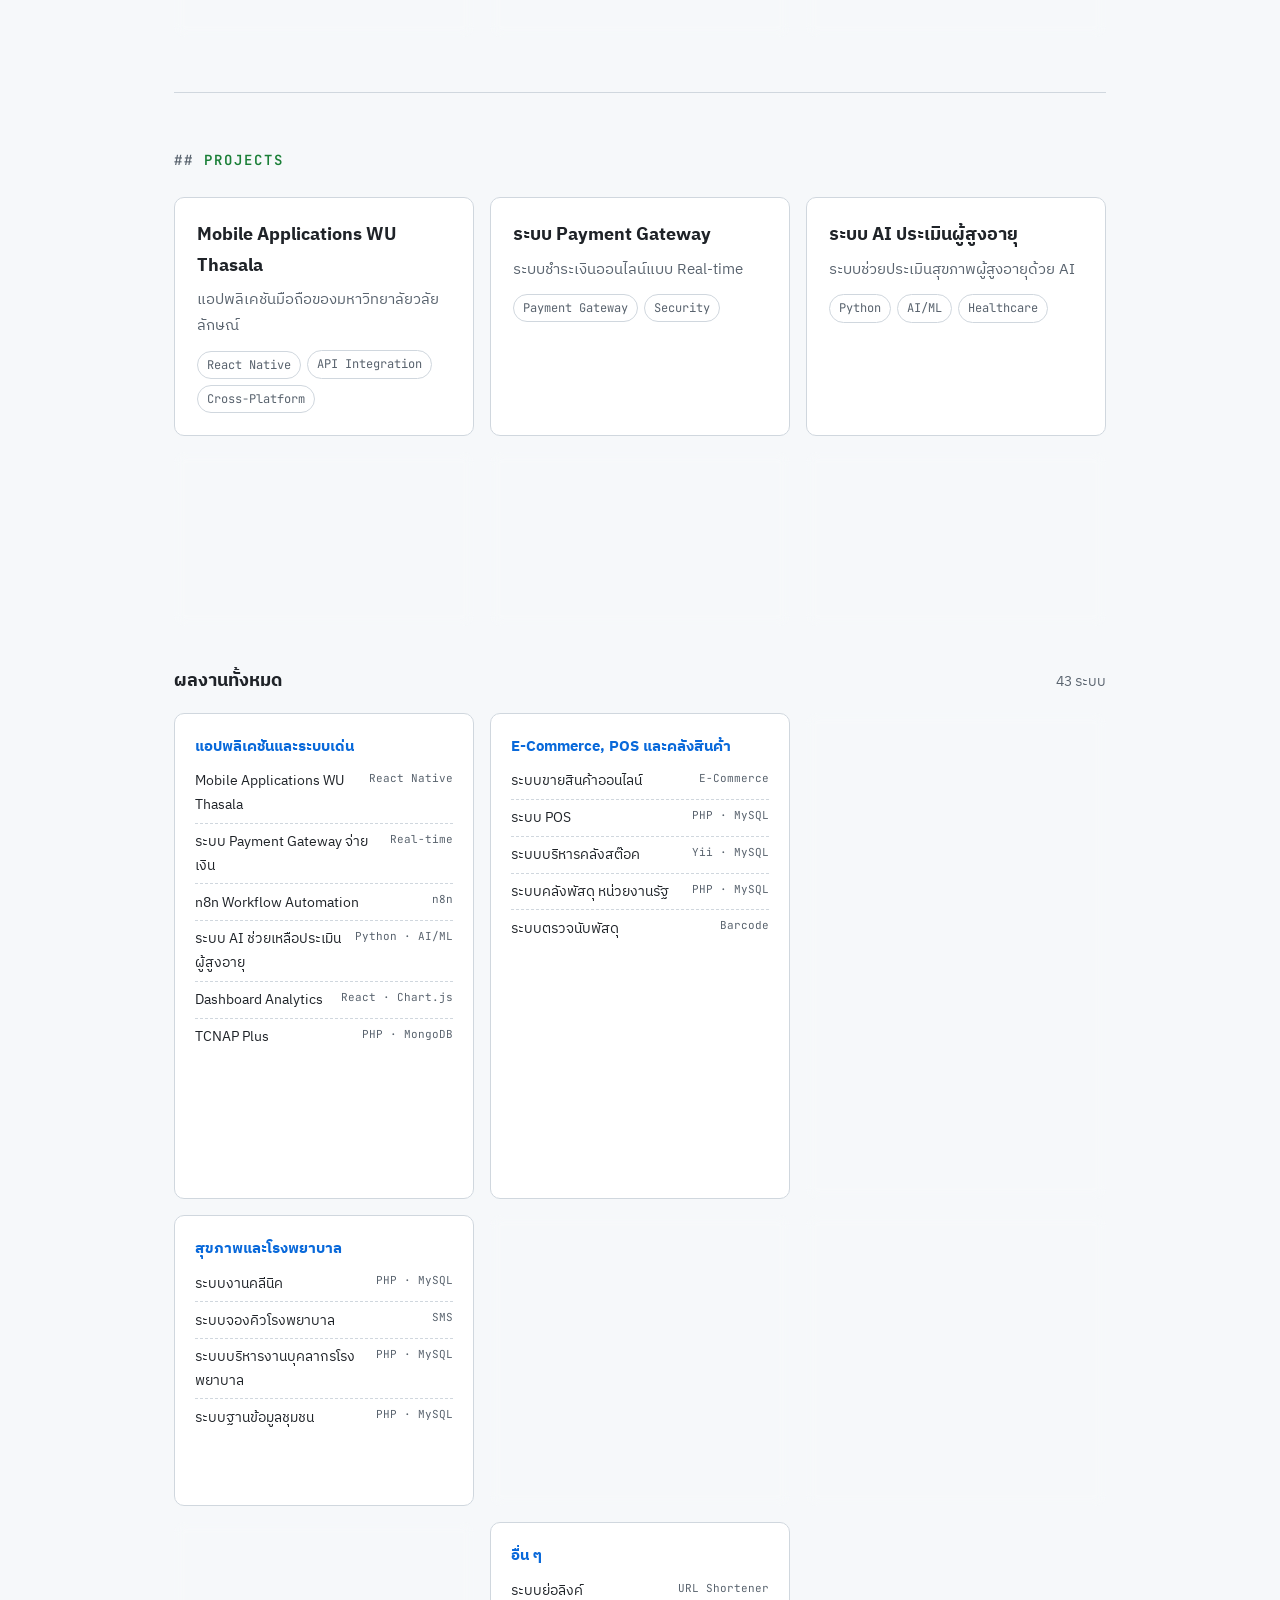
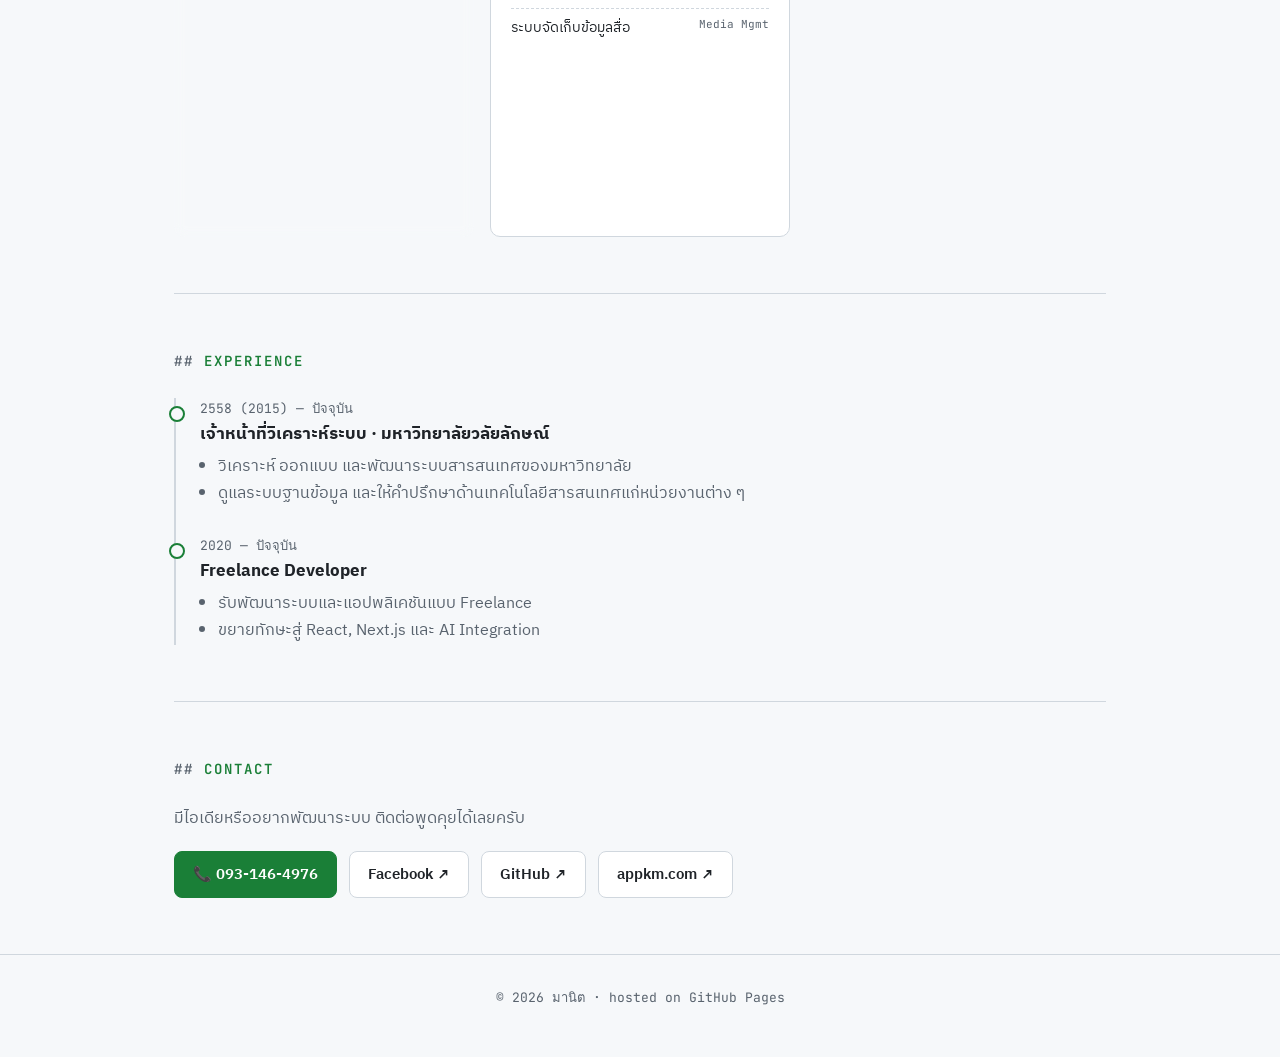
==== commit 02180c92: "Add animated tech background (grid, glow, particle network, code snippets) Co-Authored-By: Claude Op" ====
--- a/index.html
+++ b/index.html
@@ -27,6 +27,23 @@
   a:hover{text-decoration:underline}
   .wrap{max-width:980px;margin:0 auto;padding:0 24px}
 
+  /* background layers */
+  .bg{position:fixed;inset:0;z-index:-1;pointer-events:none;overflow:hidden}
+  .bg-grid{position:absolute;inset:0;background-image:linear-gradient(var(--line) 1px,transparent 1px),linear-gradient(90deg,var(--line) 1px,transparent 1px);background-size:44px 44px;opacity:.45;-webkit-mask-image:radial-gradient(ellipse 80% 60% at 50% 20%,#000 30%,transparent 80%);mask-image:radial-gradient(ellipse 80% 60% at 50% 20%,#000 30%,transparent 80%)}
+  .orb{position:absolute;border-radius:50%;filter:blur(90px);opacity:.28;animation:float 18s ease-in-out infinite}
+  .orb.a{width:520px;height:520px;background:var(--accent);top:-160px;right:-120px}
+  .orb.b{width:460px;height:460px;background:var(--accent2);bottom:-180px;left:-140px;animation-delay:-9s}
+  .orb.c{width:300px;height:300px;background:#a371f7;top:45%;left:55%;opacity:.14;animation-delay:-5s}
+  [data-theme="light"] .orb{opacity:.16}
+  [data-theme="light"] .orb.c{opacity:.08}
+  #net{position:absolute;inset:0;width:100%;height:100%}
+  .code-float{position:absolute;font-family:var(--mono);font-size:13px;color:var(--muted);opacity:.22;white-space:pre;animation:drift 26s linear infinite}
+  @keyframes float{0%,100%{transform:translate(0,0) scale(1)}50%{transform:translate(40px,30px) scale(1.08)}}
+  @keyframes drift{from{transform:translateY(0)}to{transform:translateY(-60px)}}
+  section,.card,.proj,.stat{position:relative}
+  .card,.proj,.stat{background:color-mix(in srgb,var(--panel) 88%,transparent);backdrop-filter:blur(6px)}
+  @media (prefers-reduced-motion:reduce){.orb,.code-float,.avatar::before{animation:none}}
+  @media (max-width:760px){.code-float{display:none}}
   nav{position:sticky;top:0;z-index:10;background:color-mix(in srgb,var(--bg) 85%,transparent);backdrop-filter:blur(8px);border-bottom:1px solid var(--line)}
   nav .wrap{display:flex;align-items:center;justify-content:space-between;height:56px}
   .logo{font-family:var(--mono);font-weight:600;color:var(--text)}
@@ -116,6 +133,20 @@
 </style>
 </head>
 <body>
+<div class="bg" aria-hidden="true">
+  <div class="orb a"></div><div class="orb b"></div><div class="orb c"></div>
+  <div class="bg-grid"></div>
+  <canvas id="net"></canvas>
+  <div class="code-float" style="top:14%;left:3%">SELECT *
+  FROM systems
+ WHERE built &gt; 50;</div>
+  <div class="code-float" style="top:62%;left:4%;animation-delay:-8s">$ git push origin main</div>
+  <div class="code-float" style="top:38%;right:3%;animation-delay:-14s">const dev = {
+  php: true,
+  react: true
+};</div>
+  <div class="code-float" style="top:82%;right:6%;animation-delay:-4s">docker compose up -d</div>
+</div>
 
 <nav>
   <div class="wrap">
@@ -311,6 +342,33 @@
 function setTheme(t){ t==='light' ? html.dataset.theme='light' : delete html.dataset.theme; store.set('theme',t); }
 document.getElementById('themeBtn').onclick = () => setTheme(html.dataset.theme==='light'?'dark':'light');
 setTheme(store.get('theme') || (matchMedia('(prefers-color-scheme: light)').matches?'light':'dark'));
+
+// particle network background
+(() => {
+  const c = document.getElementById('net'), x = c.getContext('2d');
+  if (matchMedia('(prefers-reduced-motion: reduce)').matches) return;
+  let W, H, pts = [], dpr = Math.min(devicePixelRatio || 1, 2);
+  const N = () => Math.min(70, Math.floor(innerWidth * innerHeight / 22000));
+  function size(){ W = c.width = innerWidth * dpr; H = c.height = innerHeight * dpr;
+    pts = Array.from({length:N()}, () => ({x:Math.random()*W, y:Math.random()*H, vx:(Math.random()-.5)*.25*dpr, vy:(Math.random()-.5)*.25*dpr})); }
+  const col = () => getComputedStyle(document.documentElement).getPropertyValue('--accent').trim() || '#3fb950';
+  let color = col(); new MutationObserver(() => color = col()).observe(document.documentElement, {attributes:true});
+  const mouse = {x:-1e9, y:-1e9};
+  addEventListener('mousemove', e => { mouse.x = e.clientX*dpr; mouse.y = e.clientY*dpr; });
+  function tick(){
+    x.clearRect(0,0,W,H); const R = 140*dpr;
+    for (const p of pts){ p.x += p.vx; p.y += p.vy; if (p.x<0||p.x>W) p.vx*=-1; if (p.y<0||p.y>H) p.vy*=-1; }
+    x.strokeStyle = color; x.fillStyle = color;
+    for (let i=0;i<pts.length;i++){ const a = pts[i];
+      for (let j=i+1;j<pts.length;j++){ const b = pts[j], d = Math.hypot(a.x-b.x, a.y-b.y);
+        if (d<R){ x.globalAlpha = (1-d/R)*.25; x.lineWidth = dpr*.8; x.beginPath(); x.moveTo(a.x,a.y); x.lineTo(b.x,b.y); x.stroke(); } }
+      const dm = Math.hypot(a.x-mouse.x, a.y-mouse.y);
+      if (dm<R*1.4){ x.globalAlpha = (1-dm/(R*1.4))*.5; x.beginPath(); x.moveTo(a.x,a.y); x.lineTo(mouse.x,mouse.y); x.stroke(); }
+      x.globalAlpha = .55; x.beginPath(); x.arc(a.x,a.y,1.6*dpr,0,7); x.fill(); }
+    x.globalAlpha = 1; requestAnimationFrame(tick);
+  }
+  size(); addEventListener('resize', size); tick();
+})();
 </script>
 </body>
 </html>
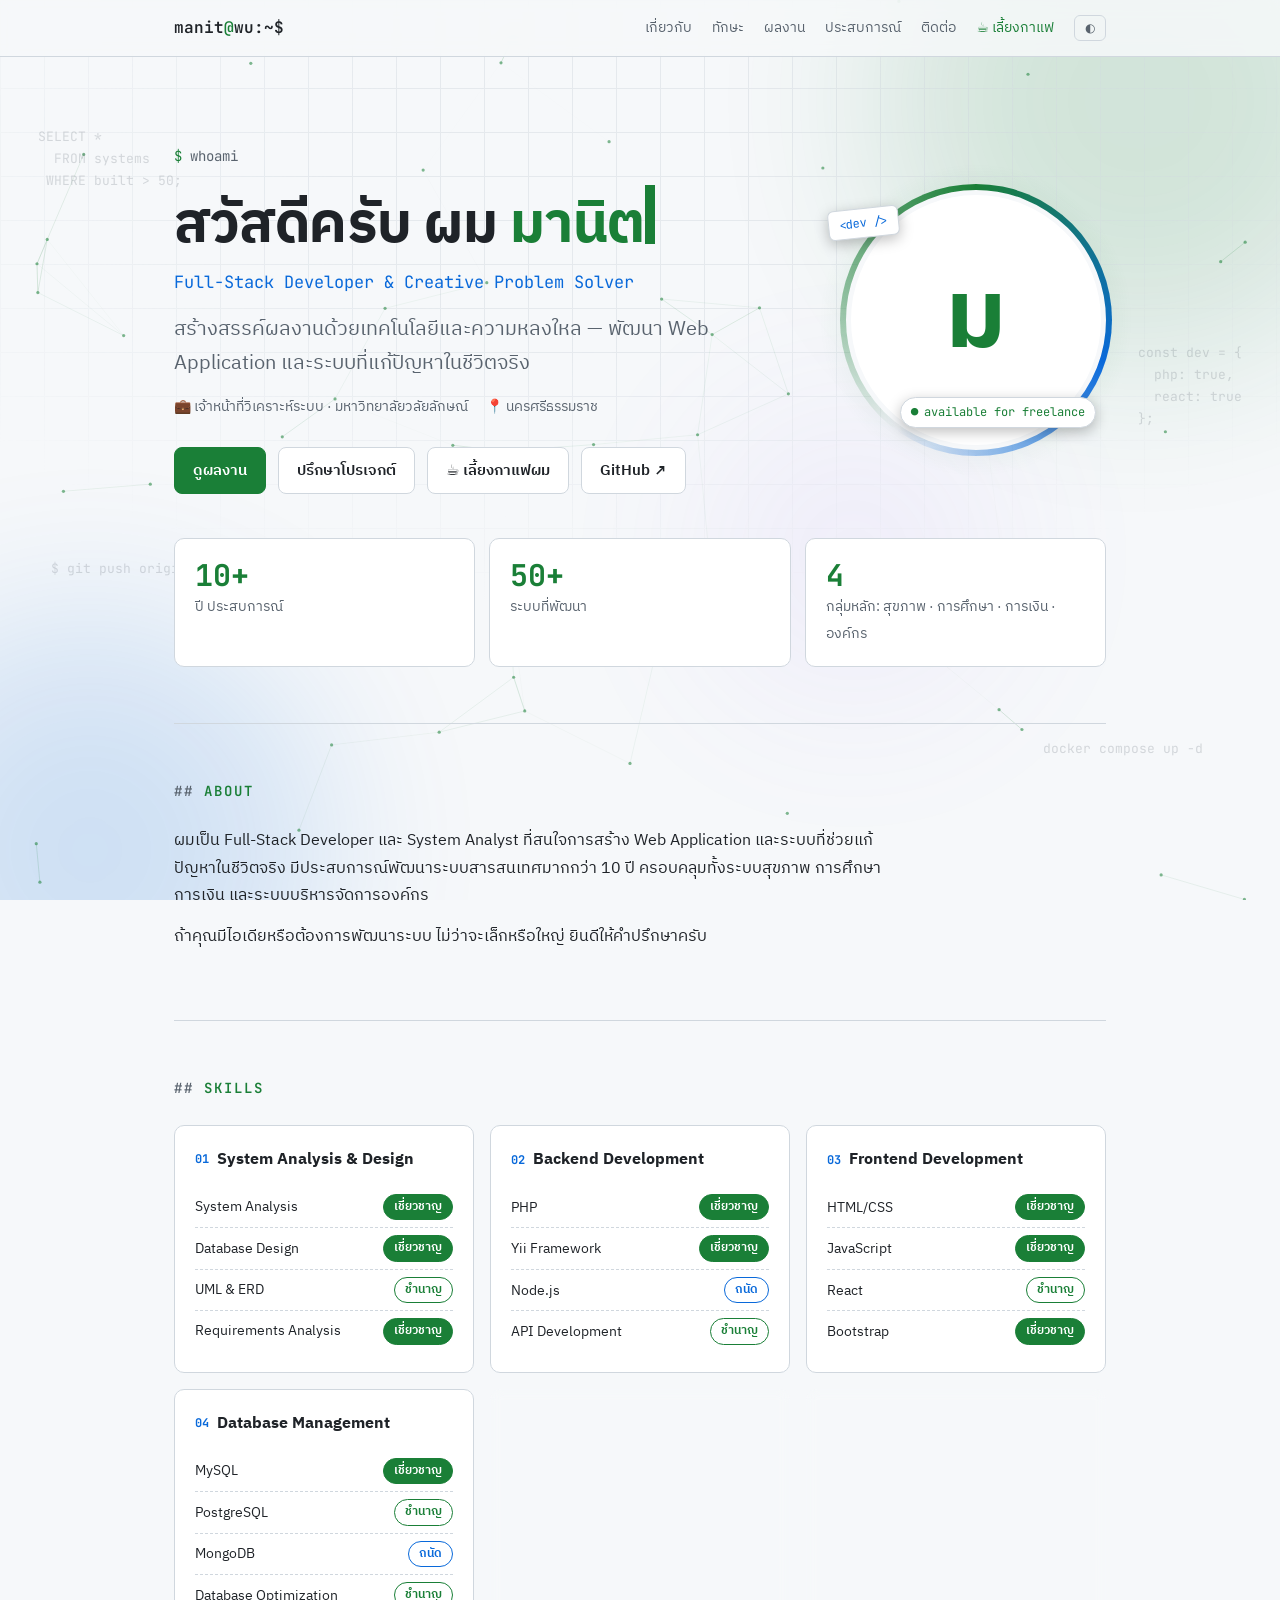
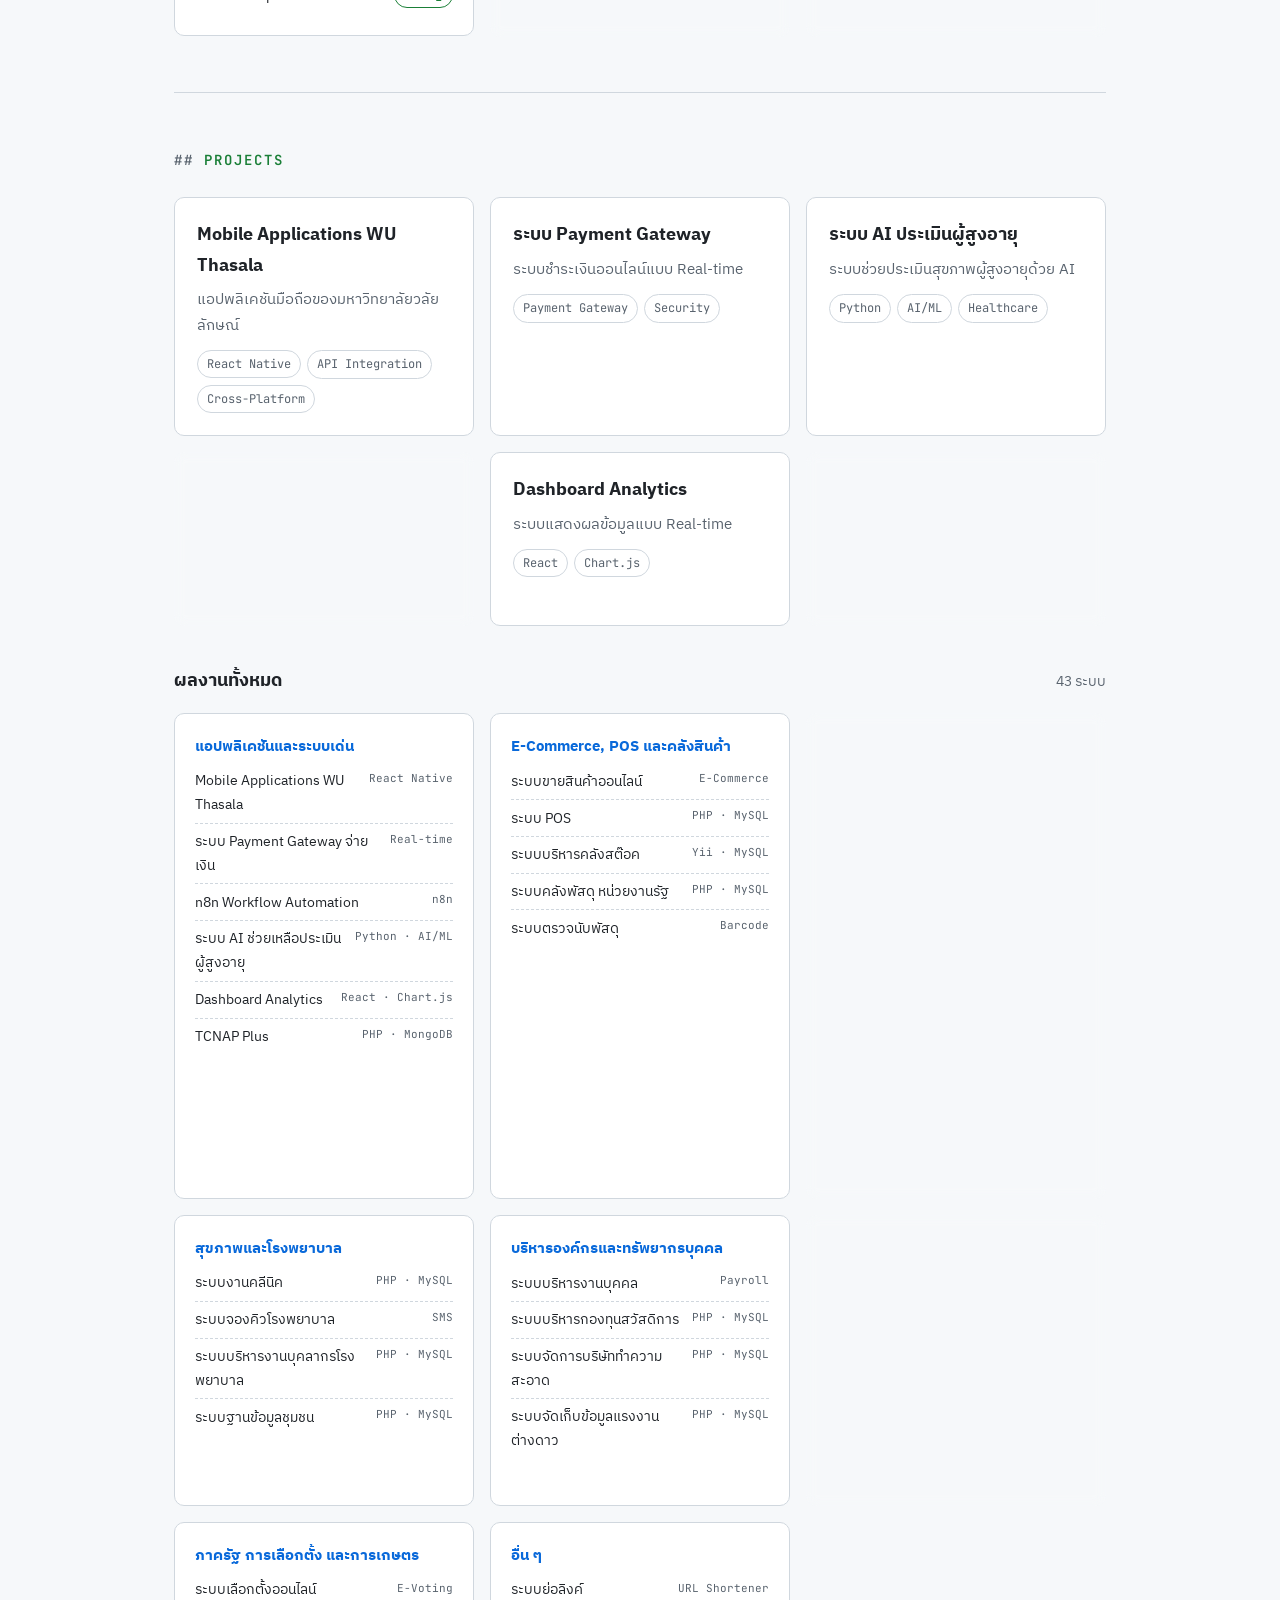
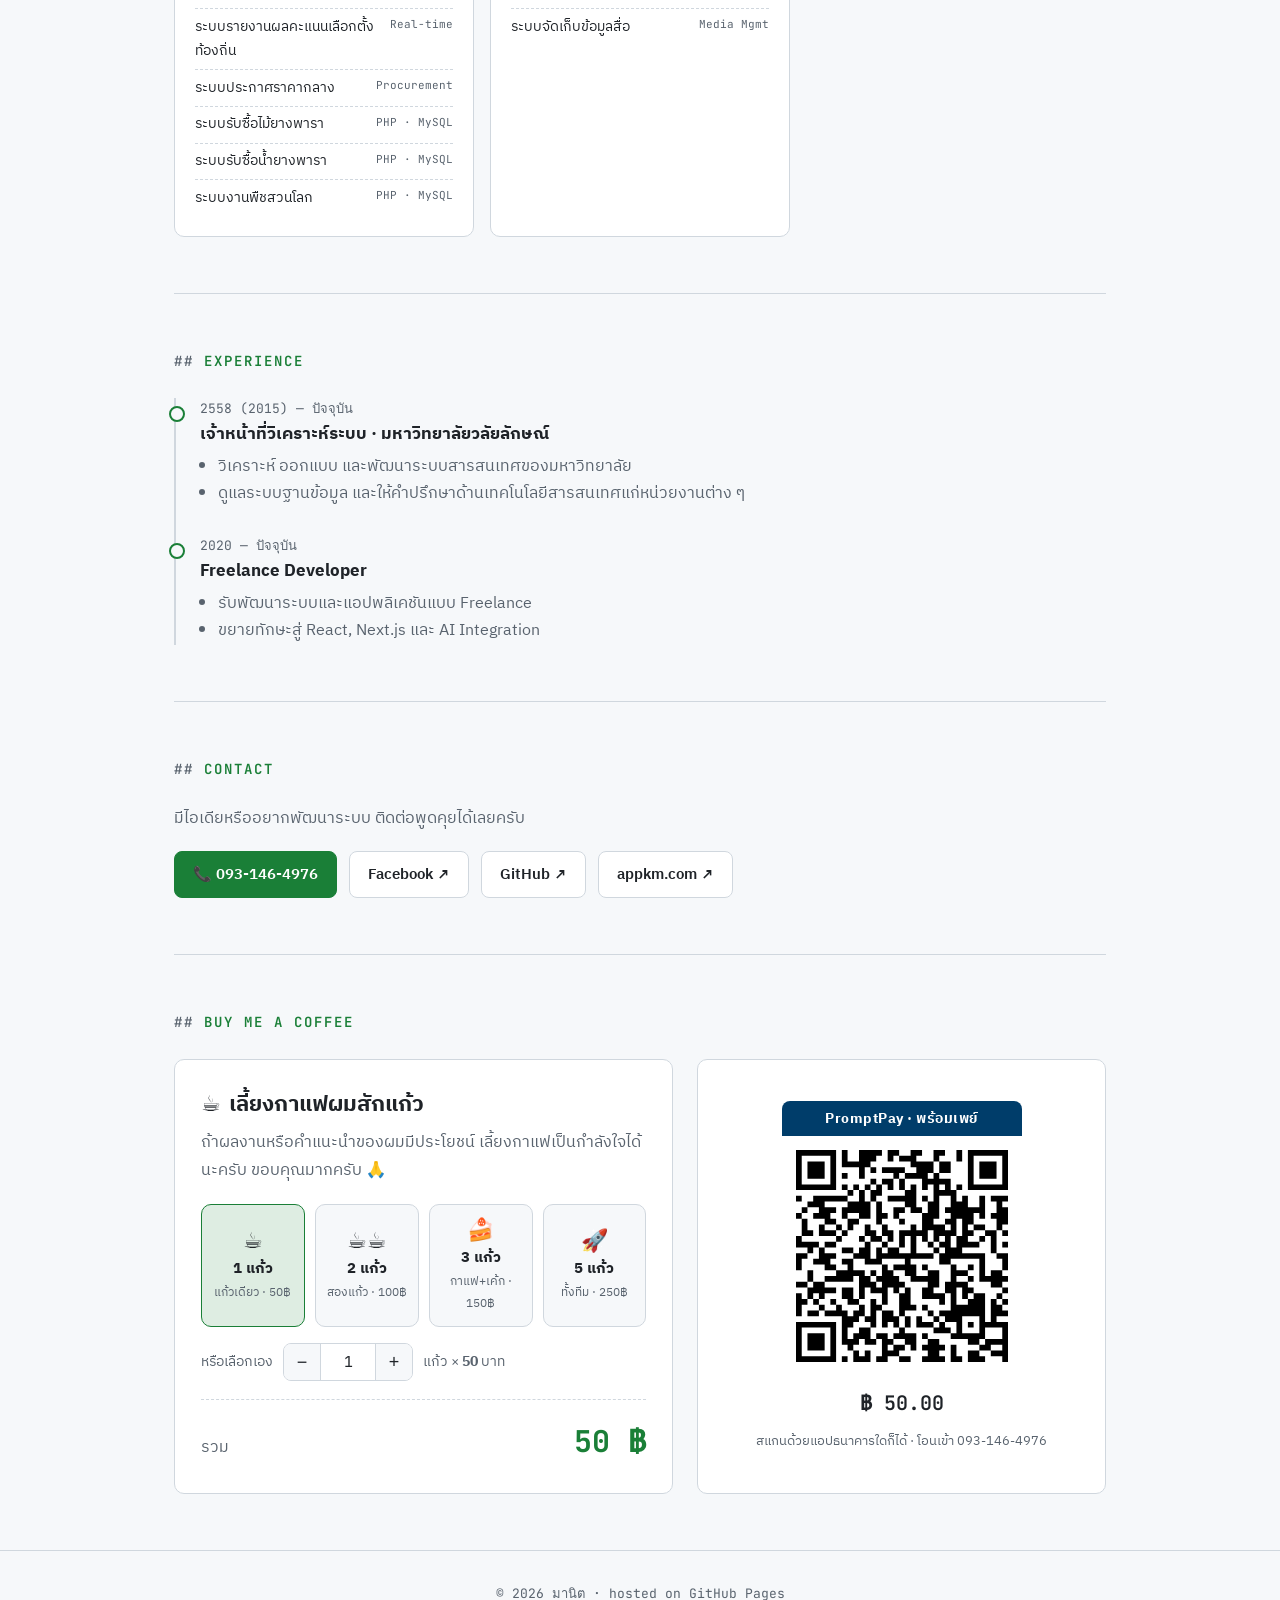
==== commit cc031e9c: "Add buy-me-a-coffee section with PromptPay QR Co-Authored-By: Claude Opus 5.5 <noreply@anthropic.com" ====
--- a/index.html
+++ b/index.html
@@ -128,6 +128,36 @@
   .tl ul{color:var(--muted);padding-left:18px;margin-top:4px}
 
   .contact{display:flex;gap:12px;flex-wrap:wrap}
+  /* coffee */
+  .coffee{display:grid;grid-template-columns:1.1fr .9fr;gap:24px;align-items:stretch}
+  .coffee .card{padding:26px}
+  .coffee h3{font-size:22px;margin-bottom:6px}
+  .coffee .sub{color:var(--muted);margin-bottom:20px}
+  .cups{display:grid;grid-template-columns:repeat(4,1fr);gap:10px;margin-bottom:16px}
+  .cup{cursor:pointer;border:1px solid var(--line);background:var(--bg);color:var(--text);border-radius:10px;padding:12px 6px;text-align:center;font-family:var(--sans);transition:all .15s}
+  .cup:hover{border-color:var(--accent)}
+  .cup.on{border-color:var(--accent);background:color-mix(in srgb,var(--accent) 14%,transparent)}
+  .cup .ic{font-size:22px;display:block;line-height:1.3}
+  .cup b{display:block;font-size:15px}
+  .cup small{color:var(--muted);font-size:12px}
+  .custom{display:flex;flex-wrap:wrap;align-items:center;gap:10px;white-space:nowrap;margin-bottom:18px;color:var(--muted);font-size:14px}
+  .stepper{display:flex;align-items:center;border:1px solid var(--line);border-radius:8px;overflow:hidden}
+  .stepper button{background:var(--bg);border:none;color:var(--text);width:36px;height:36px;font-size:18px;cursor:pointer}
+  .stepper button:hover{background:var(--track)}
+  .stepper input{width:56px;height:36px;border:none;border-left:1px solid var(--line);border-right:1px solid var(--line);background:var(--panel);color:var(--text);text-align:center;font-family:var(--mono);font-size:15px;-moz-appearance:textfield}
+  .stepper input::-webkit-inner-spin-button{-webkit-appearance:none}
+  .total{display:flex;justify-content:space-between;align-items:baseline;border-top:1px dashed var(--line);padding-top:16px}
+  .total span{color:var(--muted)}
+  .total b{font-family:var(--mono);font-size:30px;color:var(--accent)}
+  .qrbox{display:flex;flex-direction:column;align-items:center;justify-content:center;text-align:center;gap:10px}
+  .pp-head{background:#003d6a;color:#fff;font-weight:700;letter-spacing:.5px;padding:6px 16px;border-radius:8px 8px 0 0;width:240px;font-size:14px}
+  .qr{background:#fff;padding:14px;border-radius:0 0 8px 8px;width:240px;height:240px;display:grid;place-items:center;margin-top:-10px}
+  .qr svg,.qr img{width:100%;height:100%;display:block}
+  .qr-amt{font-family:var(--mono);font-size:20px;font-weight:600}
+  .qr-to{color:var(--muted);font-size:13px}
+  .steam{display:inline-block;animation:steam 2s ease-in-out infinite}
+  @keyframes steam{0%,100%{transform:translateY(0)}50%{transform:translateY(-3px)}}
+  @media (max-width:760px){.coffee{grid-template-columns:1fr}.cups{grid-template-columns:repeat(2,1fr)}}
   footer{padding:32px 0 48px;border-top:1px solid var(--line);color:var(--muted);font-family:var(--mono);font-size:13px;text-align:center}
   @media (max-width:640px){.links a{display:none}.hero{padding-top:60px;padding-bottom:40px}}
 </style>
@@ -157,6 +187,7 @@
       <a href="#projects">ผลงาน</a>
       <a href="#experience">ประสบการณ์</a>
       <a href="#contact">ติดต่อ</a>
+      <a href="#coffee" style="color:var(--accent)">☕ เลี้ยงกาแฟ</a>
       <button class="btn-ghost" id="themeBtn" aria-label="สลับธีม">◐</button>
     </div>
   </div>
@@ -176,6 +207,7 @@
   <div class="cta">
     <a class="btn primary" href="#projects">ดูผลงาน</a>
     <a class="btn" href="#contact">ปรึกษาโปรเจกต์</a>
+    <a class="btn" href="#coffee">☕ เลี้ยงกาแฟผม</a>
     <a class="btn" href="https://github.com/manitgithub" target="_blank" rel="noopener">GitHub ↗</a>
   </div>
   </div>
@@ -274,6 +306,33 @@
       <a class="btn" href="https://www.facebook.com/charib.chipchip" target="_blank" rel="noopener">Facebook ↗</a>
       <a class="btn" href="https://github.com/manitgithub" target="_blank" rel="noopener">GitHub ↗</a>
       <a class="btn" href="https://appkm.com" target="_blank" rel="noopener">appkm.com ↗</a>
+    </div>
+  </section>
+
+  <section id="coffee">
+    <h2>Buy me a coffee</h2>
+    <div class="coffee">
+      <div class="card">
+        <h3><span class="steam">☕</span> เลี้ยงกาแฟผมสักแก้ว</h3>
+        <p class="sub">ถ้าผลงานหรือคำแนะนำของผมมีประโยชน์ เลี้ยงกาแฟเป็นกำลังใจได้นะครับ ขอบคุณมากครับ 🙏</p>
+        <div class="cups" id="cups"></div>
+        <div class="custom">
+          <span>หรือเลือกเอง</span>
+          <div class="stepper">
+            <button type="button" id="minus" aria-label="ลด">−</button>
+            <input type="number" id="qty" min="1" max="99" value="1" aria-label="จำนวนแก้ว">
+            <button type="button" id="plus" aria-label="เพิ่ม">+</button>
+          </div>
+          <span>แก้ว × <b id="unit"></b> บาท</span>
+        </div>
+        <div class="total"><span>รวม</span><b id="total"></b></div>
+      </div>
+      <div class="card qrbox">
+        <div class="pp-head">PromptPay · พร้อมเพย์</div>
+        <div class="qr" id="qr"></div>
+        <div class="qr-amt" id="qrAmt"></div>
+        <div class="qr-to">สแกนด้วยแอปธนาคารใดก็ได้ · โอนเข้า 093-146-4976</div>
+      </div>
     </div>
   </section>
 
@@ -370,5 +429,42 @@
   size(); addEventListener('resize', size); tick();
 })();
 </script>
+<script src="qrcode.js"></script>
+<script>
+// Buy me a coffee — PromptPay QR (EMVCo)
+(() => {
+  const PHONE = '0931464976', PRICE = 50;
+  const OPTIONS = [[1,'☕','แก้วเดียว'],[2,'☕☕','สองแก้ว'],[3,'🍰','กาแฟ+เค้ก'],[5,'🚀','ทั้งทีม']];
+  const f = (id, v) => id + String(v.length).padStart(2,'0') + v;
+  function crc16(str){ let crc = 0xFFFF;
+    for (const b of new TextEncoder().encode(str)) { crc ^= b << 8;
+      for (let i=0;i<8;i++) crc = (crc & 0x8000) ? ((crc << 1) ^ 0x1021) & 0xFFFF : (crc << 1) & 0xFFFF; }
+    return crc.toString(16).toUpperCase().padStart(4,'0'); }
+  function payload(amount){
+    const acct = '0066' + PHONE.replace(/^0/,'');
+    let p = f('00','01') + f('01','12') + f('29', f('00','A000000677010111') + f('01', acct))
+          + f('53','764') + f('54', amount.toFixed(2)) + f('58','TH') + '6304';
+    return p + crc16(p);
+  }
+  const $ = id => document.getElementById(id);
+  const qty = $('qty'); $('unit').textContent = PRICE;
+  $('cups').innerHTML = OPTIONS.map(([n,ic,l]) =>
+    `<button type="button" class="cup" data-n="${n}"><span class="ic">${ic}</span><b>${n} แก้ว</b><small>${l} · ${n*PRICE}฿</small></button>`).join('');
+  function render(){
+    let n = Math.max(1, Math.min(99, parseInt(qty.value) || 1)); qty.value = n;
+    const amt = n * PRICE;
+    document.querySelectorAll('.cup').forEach(c => c.classList.toggle('on', +c.dataset.n === n));
+    $('total').textContent = amt.toLocaleString('th-TH') + ' ฿';
+    $('qrAmt').textContent = '฿ ' + amt.toLocaleString('th-TH', {minimumFractionDigits:2});
+    if (window.qrcode) { const q = qrcode(0, 'M'); q.addData(payload(amt)); q.make();
+      $('qr').innerHTML = q.createSvgTag({cellSize:4, margin:0, scalable:true}); }
+  }
+  $('cups').addEventListener('click', e => { const b = e.target.closest('.cup'); if (b) { qty.value = b.dataset.n; render(); } });
+  $('minus').onclick = () => { qty.value = (+qty.value||1) - 1; render(); };
+  $('plus').onclick = () => { qty.value = (+qty.value||1) + 1; render(); };
+  qty.addEventListener('input', render);
+  window.__pp = payload; render();
+})();
+</script>
 </body>
 </html>
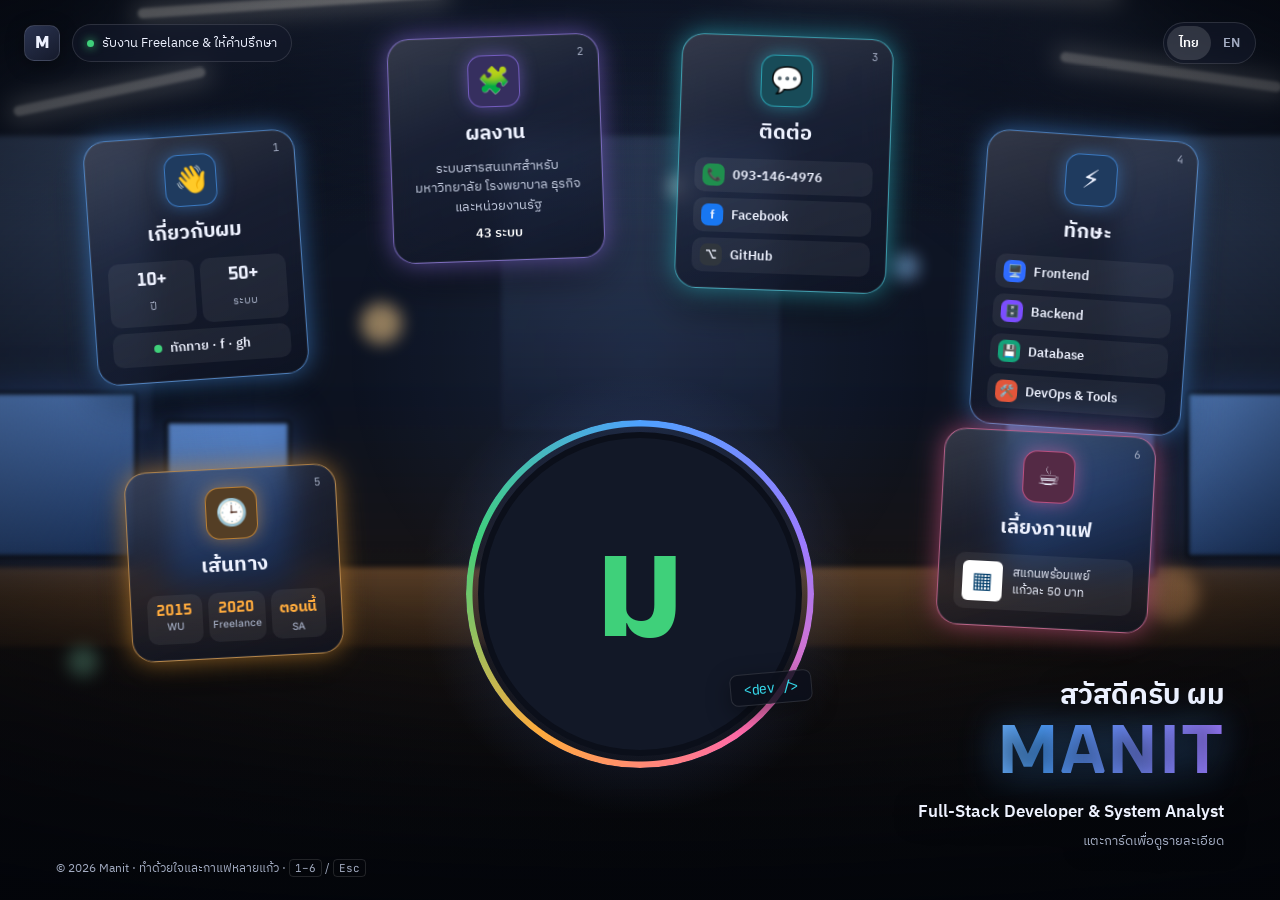
==== commit d16c9e4b: "Redesign: office scene with floating glass cards and modal panels Keeps the previous page as index-c" ====
--- a/index.html
+++ b/index.html
@@ -1,470 +1,79 @@
-<!DOCTYPE html>
+<!doctype html>
 <html lang="th">
 <head>
-<meta charset="UTF-8">
-<meta name="viewport" content="width=device-width, initial-scale=1.0">
+<meta charset="utf-8">
+<meta name="viewport" content="width=device-width,initial-scale=1,viewport-fit=cover">
 <title>มานิต (Manit) — Full-Stack Developer & System Analyst</title>
 <meta name="description" content="มานิต — Full-Stack Developer และเจ้าหน้าที่วิเคราะห์ระบบ มหาวิทยาลัยวลัยลักษณ์ ประสบการณ์กว่า 10 ปี พัฒนาระบบสารสนเทศมาแล้ว 50+ ระบบ">
+<meta name="theme-color" content="#05070d">
+<meta property="og:type" content="profile">
+<meta property="og:url" content="https://manitgithub.github.io/">
 <meta property="og:title" content="มานิต (Manit) — Full-Stack Developer & System Analyst">
 <meta property="og:description" content="ประสบการณ์พัฒนาระบบสารสนเทศกว่า 10 ปี · 50+ ระบบ · มหาวิทยาลัยวลัยลักษณ์">
-<link rel="preconnect" href="https://fonts.googleapis.com">
-<link rel="preconnect" href="https://fonts.gstatic.com" crossorigin>
-<link href="https://fonts.googleapis.com/css2?family=IBM+Plex+Sans+Thai:wght@300;400;600;700&family=JetBrains+Mono:wght@400;600&display=swap" rel="stylesheet">
-<style>
-  :root{
-    --bg:#0d1117; --panel:#161b22; --line:#262d36; --text:#e6edf3; --muted:#8b949e;
-    --accent:#3fb950; --accent2:#58a6ff; --track:#21262d;
-    --mono:'JetBrains Mono',ui-monospace,monospace; --sans:'IBM Plex Sans Thai',system-ui,sans-serif;
-  }
-  [data-theme="light"]{
-    --bg:#f6f8fa; --panel:#ffffff; --line:#d0d7de; --text:#1f2328; --muted:#59636e;
-    --accent:#1a7f37; --accent2:#0969da; --track:#eaeef2;
-  }
-  *{box-sizing:border-box;margin:0;padding:0}
-  html{scroll-behavior:smooth}
-  body{background:var(--bg);color:var(--text);font-family:var(--sans);line-height:1.7;font-size:16px}
-  a{color:var(--accent2);text-decoration:none}
-  a:hover{text-decoration:underline}
-  .wrap{max-width:980px;margin:0 auto;padding:0 24px}
-
-  /* background layers */
-  .bg{position:fixed;inset:0;z-index:-1;pointer-events:none;overflow:hidden}
-  .bg-grid{position:absolute;inset:0;background-image:linear-gradient(var(--line) 1px,transparent 1px),linear-gradient(90deg,var(--line) 1px,transparent 1px);background-size:44px 44px;opacity:.45;-webkit-mask-image:radial-gradient(ellipse 80% 60% at 50% 20%,#000 30%,transparent 80%);mask-image:radial-gradient(ellipse 80% 60% at 50% 20%,#000 30%,transparent 80%)}
-  .orb{position:absolute;border-radius:50%;filter:blur(90px);opacity:.28;animation:float 18s ease-in-out infinite}
-  .orb.a{width:520px;height:520px;background:var(--accent);top:-160px;right:-120px}
-  .orb.b{width:460px;height:460px;background:var(--accent2);bottom:-180px;left:-140px;animation-delay:-9s}
-  .orb.c{width:300px;height:300px;background:#a371f7;top:45%;left:55%;opacity:.14;animation-delay:-5s}
-  [data-theme="light"] .orb{opacity:.16}
-  [data-theme="light"] .orb.c{opacity:.08}
-  #net{position:absolute;inset:0;width:100%;height:100%}
-  .code-float{position:absolute;font-family:var(--mono);font-size:13px;color:var(--muted);opacity:.22;white-space:pre;animation:drift 26s linear infinite}
-  @keyframes float{0%,100%{transform:translate(0,0) scale(1)}50%{transform:translate(40px,30px) scale(1.08)}}
-  @keyframes drift{from{transform:translateY(0)}to{transform:translateY(-60px)}}
-  section,.card,.proj,.stat{position:relative}
-  .card,.proj,.stat{background:color-mix(in srgb,var(--panel) 88%,transparent);backdrop-filter:blur(6px)}
-  @media (prefers-reduced-motion:reduce){.orb,.code-float,.avatar::before{animation:none}}
-  @media (max-width:760px){.code-float{display:none}}
-  nav{position:sticky;top:0;z-index:10;background:color-mix(in srgb,var(--bg) 85%,transparent);backdrop-filter:blur(8px);border-bottom:1px solid var(--line)}
-  nav .wrap{display:flex;align-items:center;justify-content:space-between;height:56px}
-  .logo{font-family:var(--mono);font-weight:600;color:var(--text)}
-  .logo span{color:var(--accent)}
-  .links{display:flex;gap:20px;align-items:center;font-size:14px}
-  .links a{color:var(--muted)}
-  .links a:hover{color:var(--text);text-decoration:none}
-  .btn-ghost{background:none;border:1px solid var(--line);color:var(--muted);border-radius:6px;padding:4px 10px;font-family:var(--mono);font-size:12px;cursor:pointer}
-  .btn-ghost:hover{color:var(--text);border-color:var(--muted)}
-
-  .hero{padding-top:88px;padding-bottom:56px}
-  .prompt{font-family:var(--mono);color:var(--muted);font-size:14px;margin-bottom:16px}
-  .prompt b{color:var(--accent);font-weight:400}
-  h1{font-size:clamp(36px,6vw,56px);line-height:1.15;font-weight:700;letter-spacing:-.5px}
-  h1 .hl{color:var(--accent)}
-  .role{margin-top:10px;font-family:var(--mono);font-size:clamp(14px,2vw,17px);color:var(--accent2)}
-  .tagline{margin-top:16px;font-size:clamp(17px,2.2vw,20px);color:var(--muted);max-width:680px}
-  .meta{margin-top:14px;color:var(--muted);font-size:14px;display:flex;gap:18px;flex-wrap:wrap}
-  .cta{margin-top:28px;display:flex;gap:12px;flex-wrap:wrap}
-  .btn{display:inline-block;padding:10px 18px;border-radius:8px;font-weight:600;font-size:15px;border:1px solid var(--line);color:var(--text);background:var(--panel)}
-  .btn.primary{background:var(--accent);border-color:var(--accent);color:#fff}
-  .btn:hover{text-decoration:none;filter:brightness(1.1)}
-  .cursor{display:inline-block;width:10px;height:1.05em;background:var(--accent);vertical-align:-2px;animation:blink 1.1s steps(1) infinite}
-  @keyframes blink{50%{opacity:0}}
-
-  .hero-grid{display:grid;grid-template-columns:1fr auto;gap:48px;align-items:center}
-  .avatar{position:relative;width:260px;height:260px;flex-shrink:0}
-  .avatar::before{content:"";position:absolute;inset:-6px;border-radius:50%;background:conic-gradient(from 0deg,var(--accent),var(--accent2),transparent 60%,var(--accent));animation:spin 6s linear infinite;filter:blur(.5px)}
-  .avatar::after{content:"";position:absolute;inset:-28px;border-radius:50%;background:radial-gradient(circle,color-mix(in srgb,var(--accent) 22%,transparent),transparent 70%);z-index:-1}
-  .avatar .ph{position:absolute;inset:0;border-radius:50%;overflow:hidden;background:var(--panel);border:5px solid var(--bg);display:grid;place-items:center}
-  .avatar img{width:100%;height:100%;object-fit:cover}
-  .avatar .ini{font-size:96px;font-weight:700;color:var(--accent)}
-  .avatar .badge-online{position:absolute;right:10px;bottom:22px;z-index:2;font-family:var(--mono);font-size:12px;background:var(--panel);border:1px solid var(--line);color:var(--accent);padding:4px 10px;border-radius:999px;box-shadow:0 4px 14px rgba(0,0,0,.25)}
-  .avatar .badge-online::before{content:"●";margin-right:6px;animation:blink 1.6s steps(1) infinite}
-  .avatar .code-tag{position:absolute;left:-18px;top:18px;z-index:2;font-family:var(--mono);font-size:12px;background:var(--panel);border:1px solid var(--line);color:var(--accent2);padding:4px 10px;border-radius:6px;transform:rotate(-6deg);box-shadow:0 4px 14px rgba(0,0,0,.25)}
-  @keyframes spin{to{transform:rotate(360deg)}}
-  @media (max-width:760px){.hero-grid{grid-template-columns:1fr}.avatar{width:180px;height:180px;order:-1;margin:0 auto 8px}.avatar .ini{font-size:64px}}
-  .stats{display:grid;grid-template-columns:repeat(auto-fit,minmax(160px,1fr));gap:14px;margin-top:44px}
-  .stat{background:var(--panel);border:1px solid var(--line);border-radius:10px;padding:18px 20px}
-  .stat b{display:block;font-family:var(--mono);font-size:30px;color:var(--accent);line-height:1.2}
-  .stat span{color:var(--muted);font-size:14px}
-
-  section{padding:56px 0;border-top:1px solid var(--line)}
-  h2{font-family:var(--mono);font-size:14px;font-weight:600;color:var(--accent);text-transform:uppercase;letter-spacing:2px;margin-bottom:24px}
-  h2::before{content:"## ";color:var(--muted)}
-  .about p{max-width:720px;margin-bottom:14px}
-
-  .skills{display:grid;grid-template-columns:repeat(auto-fit,minmax(280px,1fr));gap:16px}
-  .card{background:var(--panel);border:1px solid var(--line);border-radius:10px;padding:20px}
-  .card h3{font-size:16px;margin-bottom:14px;display:flex;gap:8px;align-items:center}
-  .card h3 i{font-style:normal;font-family:var(--mono);color:var(--accent2);font-size:12px}
-  .sk{display:flex;justify-content:space-between;align-items:center;gap:10px;font-size:14px;padding:7px 0;border-bottom:1px dashed var(--line)}
-  .sk:last-child{border-bottom:none}
-  .badge{font-size:12px;font-weight:600;padding:2px 10px;border-radius:999px;white-space:nowrap;border:1px solid}
-  .badge.l4{color:#fff;background:var(--accent);border-color:var(--accent)}
-  .badge.l3{color:var(--accent);border-color:var(--accent)}
-  .badge.l2{color:var(--accent2);border-color:var(--accent2)}
-  .badge.l1{color:var(--muted);border-color:var(--line)}
-  .featured{display:grid;grid-template-columns:repeat(auto-fit,minmax(280px,1fr));gap:16px}
-  .proj{background:var(--panel);border:1px solid var(--line);border-radius:10px;padding:22px;transition:border-color .2s,transform .2s}
-  .proj:hover{border-color:var(--accent);transform:translateY(-2px)}
-  .proj h3{font-size:18px;margin-bottom:6px}
-  .proj p{color:var(--muted);margin-bottom:12px;font-size:15px}
-  .tags{display:flex;flex-wrap:wrap;gap:6px}
-  .tag{font-family:var(--mono);font-size:12px;padding:3px 9px;border-radius:999px;border:1px solid var(--line);color:var(--muted)}
-
-  .all-head{display:flex;justify-content:space-between;align-items:baseline;margin:40px 0 16px;flex-wrap:wrap;gap:8px}
-  .all-head h3{font-size:18px}
-  .all-head span{color:var(--muted);font-size:14px}
-  .groups{display:grid;grid-template-columns:repeat(auto-fit,minmax(290px,1fr));gap:16px}
-  .group h4{font-size:15px;margin-bottom:10px;color:var(--accent2)}
-  .group ul{list-style:none;display:grid;gap:6px}
-  .group li{font-size:14px;display:flex;justify-content:space-between;gap:10px;border-bottom:1px dashed var(--line);padding-bottom:6px}
-  .group li:last-child{border-bottom:none}
-  .group li small{font-family:var(--mono);font-size:11px;color:var(--muted);text-align:right;white-space:nowrap}
-
-  .timeline{border-left:2px solid var(--line);padding-left:24px;display:grid;gap:28px}
-  .tl{position:relative}
-  .tl::before{content:"";position:absolute;left:-31px;top:8px;width:12px;height:12px;border-radius:50%;background:var(--bg);border:2px solid var(--accent)}
-  .tl .when{font-family:var(--mono);font-size:13px;color:var(--muted)}
-  .tl h3{font-size:17px}
-  .tl ul{color:var(--muted);padding-left:18px;margin-top:4px}
-
-  .contact{display:flex;gap:12px;flex-wrap:wrap}
-  /* coffee */
-  .coffee{display:grid;grid-template-columns:1.1fr .9fr;gap:24px;align-items:stretch}
-  .coffee .card{padding:26px}
-  .coffee h3{font-size:22px;margin-bottom:6px}
-  .coffee .sub{color:var(--muted);margin-bottom:20px}
-  .cups{display:grid;grid-template-columns:repeat(4,1fr);gap:10px;margin-bottom:16px}
-  .cup{cursor:pointer;border:1px solid var(--line);background:var(--bg);color:var(--text);border-radius:10px;padding:12px 6px;text-align:center;font-family:var(--sans);transition:all .15s}
-  .cup:hover{border-color:var(--accent)}
-  .cup.on{border-color:var(--accent);background:color-mix(in srgb,var(--accent) 14%,transparent)}
-  .cup .ic{font-size:22px;display:block;line-height:1.3}
-  .cup b{display:block;font-size:15px}
-  .cup small{color:var(--muted);font-size:12px}
-  .custom{display:flex;flex-wrap:wrap;align-items:center;gap:10px;white-space:nowrap;margin-bottom:18px;color:var(--muted);font-size:14px}
-  .stepper{display:flex;align-items:center;border:1px solid var(--line);border-radius:8px;overflow:hidden}
-  .stepper button{background:var(--bg);border:none;color:var(--text);width:36px;height:36px;font-size:18px;cursor:pointer}
-  .stepper button:hover{background:var(--track)}
-  .stepper input{width:56px;height:36px;border:none;border-left:1px solid var(--line);border-right:1px solid var(--line);background:var(--panel);color:var(--text);text-align:center;font-family:var(--mono);font-size:15px;-moz-appearance:textfield}
-  .stepper input::-webkit-inner-spin-button{-webkit-appearance:none}
-  .total{display:flex;justify-content:space-between;align-items:baseline;border-top:1px dashed var(--line);padding-top:16px}
-  .total span{color:var(--muted)}
-  .total b{font-family:var(--mono);font-size:30px;color:var(--accent)}
-  .qrbox{display:flex;flex-direction:column;align-items:center;justify-content:center;text-align:center;gap:10px}
-  .pp-head{background:#003d6a;color:#fff;font-weight:700;letter-spacing:.5px;padding:6px 16px;border-radius:8px 8px 0 0;width:240px;font-size:14px}
-  .qr{background:#fff;padding:14px;border-radius:0 0 8px 8px;width:240px;height:240px;display:grid;place-items:center;margin-top:-10px}
-  .qr svg,.qr img{width:100%;height:100%;display:block}
-  .qr-amt{font-family:var(--mono);font-size:20px;font-weight:600}
-  .qr-to{color:var(--muted);font-size:13px}
-  .steam{display:inline-block;animation:steam 2s ease-in-out infinite}
-  @keyframes steam{0%,100%{transform:translateY(0)}50%{transform:translateY(-3px)}}
-  @media (max-width:760px){.coffee{grid-template-columns:1fr}.cups{grid-template-columns:repeat(2,1fr)}}
-  footer{padding:32px 0 48px;border-top:1px solid var(--line);color:var(--muted);font-family:var(--mono);font-size:13px;text-align:center}
-  @media (max-width:640px){.links a{display:none}.hero{padding-top:60px;padding-bottom:40px}}
-</style>
+<meta property="og:image" content="https://github.com/manitgithub.png?size=600">
+<link rel="icon" href="https://github.com/manitgithub.png?size=64">
+<link rel="preconnect" href="https://fonts.googleapis.com"><link rel="preconnect" href="https://fonts.gstatic.com" crossorigin>
+<link href="https://fonts.googleapis.com/css2?family=IBM+Plex+Sans+Thai:wght@400;500;600;700&family=Inter:wght@400;500;600;700;800&family=Oxanium:wght@600;700;800&family=JetBrains+Mono:wght@400;600&display=swap" rel="stylesheet">
+<link rel="stylesheet" href="assets/css/site.css">
 </head>
 <body>
-<div class="bg" aria-hidden="true">
-  <div class="orb a"></div><div class="orb b"></div><div class="orb c"></div>
-  <div class="bg-grid"></div>
-  <canvas id="net"></canvas>
-  <div class="code-float" style="top:14%;left:3%">SELECT *
-  FROM systems
- WHERE built &gt; 50;</div>
-  <div class="code-float" style="top:62%;left:4%;animation-delay:-8s">$ git push origin main</div>
-  <div class="code-float" style="top:38%;right:3%;animation-delay:-14s">const dev = {
-  php: true,
-  react: true
-};</div>
-  <div class="code-float" style="top:82%;right:6%;animation-delay:-4s">docker compose up -d</div>
+<a class="skip" href="#cards">ข้ามไปยังเนื้อหา</a>
+
+<main class="stage" id="stage">
+  <!-- background: drop in assets/img/office-bg.webp; the CSS scene below is shown until that file exists -->
+  <div class="bg" id="bg" aria-hidden="true">
+    <div class="bg-fallback">
+      <i class="lamp l1"></i><i class="lamp l2"></i><i class="lamp l3"></i><i class="lamp l4"></i>
+      <i class="win w1"></i><i class="win w2"></i><i class="win w3"></i>
+      <i class="desk"></i>
+      <i class="mon m1"></i><i class="mon m2"></i><i class="mon m3"></i><i class="mon m4"></i>
+      <i class="bokeh b1"></i><i class="bokeh b2"></i><i class="bokeh b3"></i><i class="bokeh b4"></i><i class="bokeh b5"></i>
+    </div>
+  </div>
+  <div class="vignette" aria-hidden="true"></div>
+  <div class="spot" id="spot" aria-hidden="true"></div>
+
+  <header class="topbar">
+    <a class="brand" href="./" aria-label="Manit">M</a>
+    <p class="avail"><i aria-hidden="true"></i><span data-t="available"></span></p>
+    <div class="langs" role="group" aria-label="Language">
+      <button data-lang="th">ไทย</button><button data-lang="en">EN</button>
+    </div>
+  </header>
+
+  <nav class="cards" id="cards" aria-label="Sections"></nav>
+
+  <!-- person: drop in assets/img/manit-seated.webp (transparent background); the avatar orb is shown until then -->
+  <div class="person" id="person" aria-hidden="true">
+    <img id="personImg" alt="" src="assets/img/manit-seated.webp">
+    <div class="person-fallback">
+      <div class="halo"></div>
+      <img src="https://github.com/manitgithub.png?size=520" alt="" onerror="this.style.display='none'">
+      <span class="ini">ม</span>
+      <span class="tag">&lt;dev /&gt;</span>
+    </div>
+  </div>
+
+  <div class="headline">
+    <h1><small data-t="hello"></small><strong data-t="name"></strong></h1>
+    <span class="role" data-t="role"></span>
+    <em data-t="hint"></em>
+  </div>
+  <p class="foot">© <span id="year"></span> Manit · <span data-t="footer"></span> · <kbd>1–6</kbd> / <kbd>Esc</kbd></p>
+</main>
+
+<div class="overlay" id="overlay" aria-hidden="true">
+  <div class="backdrop" data-close></div>
+  <section class="panel" id="panel" role="dialog" aria-modal="true" aria-labelledby="pTitle">
+    <button class="close" data-close aria-label="Close">
+      <svg width="16" height="16" viewBox="0 0 16 16" aria-hidden="true"><path d="M3 3l10 10M13 3L3 13" stroke="currentColor" stroke-width="2" stroke-linecap="round"/></svg>
+    </button>
+    <div class="panel-inner" id="panelInner"></div>
+  </section>
 </div>
 
-<nav>
-  <div class="wrap">
-    <a href="#" class="logo">manit<span>@</span>wu:~$</a>
-    <div class="links">
-      <a href="#about">เกี่ยวกับ</a>
-      <a href="#skills">ทักษะ</a>
-      <a href="#projects">ผลงาน</a>
-      <a href="#experience">ประสบการณ์</a>
-      <a href="#contact">ติดต่อ</a>
-      <a href="#coffee" style="color:var(--accent)">☕ เลี้ยงกาแฟ</a>
-      <button class="btn-ghost" id="themeBtn" aria-label="สลับธีม">◐</button>
-    </div>
-  </div>
-</nav>
-
-<header class="hero wrap">
- <div class="hero-grid">
- <div>
-  <div class="prompt"><b>$</b> whoami</div>
-  <h1>สวัสดีครับ ผม <span class="hl">มานิต</span><span class="cursor"></span></h1>
-  <div class="role">Full-Stack Developer &amp; Creative Problem Solver</div>
-  <p class="tagline">สร้างสรรค์ผลงานด้วยเทคโนโลยีและความหลงใหล — พัฒนา Web Application และระบบที่แก้ปัญหาในชีวิตจริง</p>
-  <div class="meta">
-    <span>💼 เจ้าหน้าที่วิเคราะห์ระบบ · มหาวิทยาลัยวลัยลักษณ์</span>
-    <span>📍 นครศรีธรรมราช</span>
-  </div>
-  <div class="cta">
-    <a class="btn primary" href="#projects">ดูผลงาน</a>
-    <a class="btn" href="#contact">ปรึกษาโปรเจกต์</a>
-    <a class="btn" href="#coffee">☕ เลี้ยงกาแฟผม</a>
-    <a class="btn" href="https://github.com/manitgithub" target="_blank" rel="noopener">GitHub ↗</a>
-  </div>
-  </div>
-  <div class="avatar">
-    <div class="ph"><img src="https://github.com/manitgithub.png?size=520" alt="มานิต" onerror="this.replaceWith(Object.assign(document.createElement('span'),{className:'ini',textContent:'ม'}))"></div>
-    <span class="code-tag">&lt;dev /&gt;</span>
-    <span class="badge-online">available for freelance</span>
-  </div>
- </div>
-  <div class="stats">
-    <div class="stat"><b>10+</b><span>ปี ประสบการณ์</span></div>
-    <div class="stat"><b>50+</b><span>ระบบที่พัฒนา</span></div>
-    <div class="stat"><b>4</b><span>กลุ่มหลัก: สุขภาพ · การศึกษา · การเงิน · องค์กร</span></div>
-  </div>
-</header>
-
-<main class="wrap">
-
-  <section id="about" class="about">
-    <h2>About</h2>
-    <p>ผมเป็น Full-Stack Developer และ System Analyst ที่สนใจการสร้าง Web Application และระบบที่ช่วยแก้ปัญหาในชีวิตจริง มีประสบการณ์พัฒนาระบบสารสนเทศมากกว่า 10 ปี ครอบคลุมทั้งระบบสุขภาพ การศึกษา การเงิน และระบบบริหารจัดการองค์กร</p>
-    <p>ถ้าคุณมีไอเดียหรือต้องการพัฒนาระบบ ไม่ว่าจะเล็กหรือใหญ่ ยินดีให้คำปรึกษาครับ</p>
-  </section>
-
-  <section id="skills">
-    <h2>Skills</h2>
-    <div class="skills" id="skillGrid"></div>
-  </section>
-
-  <section id="projects">
-    <h2>Projects</h2>
-    <div class="featured">
-      <article class="proj">
-        <h3>Mobile Applications WU Thasala</h3>
-        <p>แอปพลิเคชันมือถือของมหาวิทยาลัยวลัยลักษณ์</p>
-        <div class="tags"><span class="tag">React Native</span><span class="tag">API Integration</span><span class="tag">Cross-Platform</span></div>
-      </article>
-      <article class="proj">
-        <h3>ระบบ Payment Gateway</h3>
-        <p>ระบบชำระเงินออนไลน์แบบ Real-time</p>
-        <div class="tags"><span class="tag">Payment Gateway</span><span class="tag">Security</span></div>
-      </article>
-      <article class="proj">
-        <h3>ระบบ AI ประเมินผู้สูงอายุ</h3>
-        <p>ระบบช่วยประเมินสุขภาพผู้สูงอายุด้วย AI</p>
-        <div class="tags"><span class="tag">Python</span><span class="tag">AI/ML</span><span class="tag">Healthcare</span></div>
-      </article>
-      <article class="proj">
-        <h3>n8n Workflow Automation</h3>
-        <p>ระบบอัตโนมัติเชื่อมต่อแอปพลิเคชันต่าง ๆ เข้าด้วยกัน</p>
-        <div class="tags"><span class="tag">n8n</span><span class="tag">API Integration</span></div>
-      </article>
-      <article class="proj">
-        <h3>Dashboard Analytics</h3>
-        <p>ระบบแสดงผลข้อมูลแบบ Real-time</p>
-        <div class="tags"><span class="tag">React</span><span class="tag">Chart.js</span></div>
-      </article>
-      <article class="proj">
-        <h3>TCNAP Plus</h3>
-        <p>ระบบบริหารข้อมูลและรายงานผลตามมาตรฐาน</p>
-        <div class="tags"><span class="tag">PHP</span><span class="tag">MongoDB</span><span class="tag">Bootstrap</span></div>
-      </article>
-    </div>
-
-    <div class="all-head"><h3>ผลงานทั้งหมด</h3><span id="count"></span></div>
-    <div class="groups" id="groups"></div>
-  </section>
-
-  <section id="experience">
-    <h2>Experience</h2>
-    <div class="timeline">
-      <div class="tl">
-        <div class="when">2558 (2015) — ปัจจุบัน</div>
-        <h3>เจ้าหน้าที่วิเคราะห์ระบบ · มหาวิทยาลัยวลัยลักษณ์</h3>
-        <ul>
-          <li>วิเคราะห์ ออกแบบ และพัฒนาระบบสารสนเทศของมหาวิทยาลัย</li>
-          <li>ดูแลระบบฐานข้อมูล และให้คำปรึกษาด้านเทคโนโลยีสารสนเทศแก่หน่วยงานต่าง ๆ</li>
-        </ul>
-      </div>
-      <div class="tl">
-        <div class="when">2020 — ปัจจุบัน</div>
-        <h3>Freelance Developer</h3>
-        <ul>
-          <li>รับพัฒนาระบบและแอปพลิเคชันแบบ Freelance</li>
-          <li>ขยายทักษะสู่ React, Next.js และ AI Integration</li>
-        </ul>
-      </div>
-    </div>
-  </section>
-
-  <section id="contact">
-    <h2>Contact</h2>
-    <p style="color:var(--muted);margin-bottom:18px">มีไอเดียหรืออยากพัฒนาระบบ ติดต่อพูดคุยได้เลยครับ</p>
-    <div class="contact">
-      <a class="btn primary" href="tel:0931464976">📞 093-146-4976</a>
-      <a class="btn" href="https://www.facebook.com/charib.chipchip" target="_blank" rel="noopener">Facebook ↗</a>
-      <a class="btn" href="https://github.com/manitgithub" target="_blank" rel="noopener">GitHub ↗</a>
-      <a class="btn" href="https://appkm.com" target="_blank" rel="noopener">appkm.com ↗</a>
-    </div>
-  </section>
-
-  <section id="coffee">
-    <h2>Buy me a coffee</h2>
-    <div class="coffee">
-      <div class="card">
-        <h3><span class="steam">☕</span> เลี้ยงกาแฟผมสักแก้ว</h3>
-        <p class="sub">ถ้าผลงานหรือคำแนะนำของผมมีประโยชน์ เลี้ยงกาแฟเป็นกำลังใจได้นะครับ ขอบคุณมากครับ 🙏</p>
-        <div class="cups" id="cups"></div>
-        <div class="custom">
-          <span>หรือเลือกเอง</span>
-          <div class="stepper">
-            <button type="button" id="minus" aria-label="ลด">−</button>
-            <input type="number" id="qty" min="1" max="99" value="1" aria-label="จำนวนแก้ว">
-            <button type="button" id="plus" aria-label="เพิ่ม">+</button>
-          </div>
-          <span>แก้ว × <b id="unit"></b> บาท</span>
-        </div>
-        <div class="total"><span>รวม</span><b id="total"></b></div>
-      </div>
-      <div class="card qrbox">
-        <div class="pp-head">PromptPay · พร้อมเพย์</div>
-        <div class="qr" id="qr"></div>
-        <div class="qr-amt" id="qrAmt"></div>
-        <div class="qr-to">สแกนด้วยแอปธนาคารใดก็ได้ · โอนเข้า 093-146-4976</div>
-      </div>
-    </div>
-  </section>
-
-</main>
-
-<footer>© <span id="yr"></span> มานิต · hosted on GitHub Pages</footer>
-
-<script>
-const skills = [
-  ["System Analysis & Design", [["System Analysis",95],["Database Design",90],["UML & ERD",85],["Requirements Analysis",90]]],
-  ["Backend Development", [["PHP",95],["Yii Framework",90],["Node.js",75],["API Development",85]]],
-  ["Frontend Development", [["HTML/CSS",95],["JavaScript",90],["React",80],["Bootstrap",90]]],
-  ["Database Management", [["MySQL",95],["PostgreSQL",85],["MongoDB",75],["Database Optimization",85]]],
-  ["Tools & Methodologies", [["Git/GitHub",90],["Agile/Scrum",80],["Docker",70],["Problem Solving",95]]],
-  ["Emerging Technologies", [["AI Integration",70],["Cloud Services",65],["Microservices",60],["DevOps",65]]],
-];
-const groups = [
-  ["แอปพลิเคชันและระบบเด่น", [
-    ["Mobile Applications WU Thasala","React Native"],["ระบบ Payment Gateway จ่ายเงิน","Real-time"],
-    ["n8n Workflow Automation","n8n"],["ระบบ AI ช่วยเหลือประเมินผู้สูงอายุ","Python · AI/ML"],
-    ["Dashboard Analytics","React · Chart.js"],["TCNAP Plus","PHP · MongoDB"]]],
-  ["E-Commerce, POS และคลังสินค้า", [
-    ["ระบบขายสินค้าออนไลน์","E-Commerce"],["ระบบ POS","PHP · MySQL"],["ระบบบริหารคลังสต๊อค","Yii · MySQL"],
-    ["ระบบคลังพัสดุ หน่วยงานรัฐ","PHP · MySQL"],["ระบบตรวจนับพัสดุ","Barcode"]]],
-  ["การศึกษาและมหาวิทยาลัย", [
-    ["ระบบจัดการงานวิจัย","PHP · MySQL"],["ระบบคลังวิจัย","Search Engine"],["ระบบงานวิจัยเชิงคุณภาพ","KPI Tracking"],
-    ["ระบบสหกิจศึกษา","React · Node.js"],["ระบบศิษย์เก่า","React · PostgreSQL"],["ระบบบัณฑิตคนดี","Yii · MySQL"],
-    ["ระบบบริหารหลักสูตร","PHP · TQF"],["ระบบจองหอพักนักศึกษา","PHP · MySQL"],
-    ["ระบบส่ง SMS เข้าเรียนสาย/ไม่เข้าเรียน","SMS Gateway"],["ระบบลงทะเบียนงานโอลิมปิกวิชาการ","PHP · MySQL"]]],
-  ["สุขภาพและโรงพยาบาล", [
-    ["ระบบงานคลีนิค","PHP · MySQL"],["ระบบจองคิวโรงพยาบาล","SMS"],
-    ["ระบบบริหารงานบุคลากรโรงพยาบาล","PHP · MySQL"],["ระบบฐานข้อมูลชุมชน","PHP · MySQL"]]],
-  ["บริหารองค์กรและทรัพยากรบุคคล", [
-    ["ระบบบริหารงานบุคคล","Payroll"],["ระบบบริหารกองทุนสวัสดิการ","PHP · MySQL"],
-    ["ระบบจัดการบริษัททำความสะอาด","PHP · MySQL"],["ระบบจัดเก็บข้อมูลแรงงานต่างดาว","PHP · MySQL"]]],
-  ["อีเวนต์ การจอง และบริการ", [
-    ["ระบบจัดการงานอีเวนต์","Yii · PDF"],["ระบบเช็คอินเข้างานผ่าน ThaiD","ThaiD API"],["ระบบจองรถออนไลน์","PHP · JS"],
-    ["ระบบจองสนาม","Yii · Calendar"],["ระบบจองหอพัก","PHP · MySQL"],["ตู้บริการรหัสไวไฟ","PHP · API"]]],
-  ["ภาครัฐ การเลือกตั้ง และการเกษตร", [
-    ["ระบบเลือกตั้งออนไลน์","E-Voting"],["ระบบรายงานผลคะแนนเลือกตั้งท้องถิ่น","Real-time"],
-    ["ระบบประกาศราคากลาง","Procurement"],["ระบบรับซื้อไม้ยางพารา","PHP · MySQL"],
-    ["ระบบรับซื้อน้ำยางพารา","PHP · MySQL"],["ระบบงานพืชสวนโลก","PHP · MySQL"]]],
-  ["อื่น ๆ", [["ระบบย่อลิงค์","URL Shortener"],["ระบบจัดเก็บข้อมูลสื่อ","Media Mgmt"]]],
-];
-
-const esc = s => s.replace(/[&<>]/g, c => ({'&':'&amp;','<':'&lt;','>':'&gt;'}[c]));
-const LEVELS = [[90,4,'เชี่ยวชาญ'],[80,3,'ชำนาญ'],[70,2,'ถนัด'],[0,1,'พอได้']];
-const level = v => LEVELS.find(([min]) => v >= min);
-document.getElementById('skillGrid').innerHTML = skills.map(([title, items], i) => `
-  <div class="card"><h3><i>0${i+1}</i> ${esc(title)}</h3>
-  ${items.map(([n,v]) => { const [,d,l] = level(v); return `<div class="sk">${esc(n)}<span class="badge l${d}">${l}</span></div>`; }).join('')}
-  </div>`).join('');
-
-let total = 0;
-document.getElementById('groups').innerHTML = groups.map(([g, items]) => { total += items.length; return `
-  <div class="card group"><h4>${esc(g)}</h4><ul>
-  ${items.map(([n,t]) => `<li>${esc(n)}<small>${esc(t)}</small></li>`).join('')}
-  </ul></div>`; }).join('');
-document.getElementById('count').textContent = total + ' ระบบ';
-
-
-
-document.getElementById('yr').textContent = new Date().getFullYear();
-const html = document.documentElement;
-const store = { get:k=>{try{return localStorage.getItem(k)}catch(e){return null}}, set:(k,v)=>{try{localStorage.setItem(k,v)}catch(e){}} };
-function setTheme(t){ t==='light' ? html.dataset.theme='light' : delete html.dataset.theme; store.set('theme',t); }
-document.getElementById('themeBtn').onclick = () => setTheme(html.dataset.theme==='light'?'dark':'light');
-setTheme(store.get('theme') || (matchMedia('(prefers-color-scheme: light)').matches?'light':'dark'));
-
-// particle network background
-(() => {
-  const c = document.getElementById('net'), x = c.getContext('2d');
-  if (matchMedia('(prefers-reduced-motion: reduce)').matches) return;
-  let W, H, pts = [], dpr = Math.min(devicePixelRatio || 1, 2);
-  const N = () => Math.min(70, Math.floor(innerWidth * innerHeight / 22000));
-  function size(){ W = c.width = innerWidth * dpr; H = c.height = innerHeight * dpr;
-    pts = Array.from({length:N()}, () => ({x:Math.random()*W, y:Math.random()*H, vx:(Math.random()-.5)*.25*dpr, vy:(Math.random()-.5)*.25*dpr})); }
-  const col = () => getComputedStyle(document.documentElement).getPropertyValue('--accent').trim() || '#3fb950';
-  let color = col(); new MutationObserver(() => color = col()).observe(document.documentElement, {attributes:true});
-  const mouse = {x:-1e9, y:-1e9};
-  addEventListener('mousemove', e => { mouse.x = e.clientX*dpr; mouse.y = e.clientY*dpr; });
-  function tick(){
-    x.clearRect(0,0,W,H); const R = 140*dpr;
-    for (const p of pts){ p.x += p.vx; p.y += p.vy; if (p.x<0||p.x>W) p.vx*=-1; if (p.y<0||p.y>H) p.vy*=-1; }
-    x.strokeStyle = color; x.fillStyle = color;
-    for (let i=0;i<pts.length;i++){ const a = pts[i];
-      for (let j=i+1;j<pts.length;j++){ const b = pts[j], d = Math.hypot(a.x-b.x, a.y-b.y);
-        if (d<R){ x.globalAlpha = (1-d/R)*.25; x.lineWidth = dpr*.8; x.beginPath(); x.moveTo(a.x,a.y); x.lineTo(b.x,b.y); x.stroke(); } }
-      const dm = Math.hypot(a.x-mouse.x, a.y-mouse.y);
-      if (dm<R*1.4){ x.globalAlpha = (1-dm/(R*1.4))*.5; x.beginPath(); x.moveTo(a.x,a.y); x.lineTo(mouse.x,mouse.y); x.stroke(); }
-      x.globalAlpha = .55; x.beginPath(); x.arc(a.x,a.y,1.6*dpr,0,7); x.fill(); }
-    x.globalAlpha = 1; requestAnimationFrame(tick);
-  }
-  size(); addEventListener('resize', size); tick();
-})();
-</script>
 <script src="qrcode.js"></script>
-<script>
-// Buy me a coffee — PromptPay QR (EMVCo)
-(() => {
-  const PHONE = '0931464976', PRICE = 50;
-  const OPTIONS = [[1,'☕','แก้วเดียว'],[2,'☕☕','สองแก้ว'],[3,'🍰','กาแฟ+เค้ก'],[5,'🚀','ทั้งทีม']];
-  const f = (id, v) => id + String(v.length).padStart(2,'0') + v;
-  function crc16(str){ let crc = 0xFFFF;
-    for (const b of new TextEncoder().encode(str)) { crc ^= b << 8;
-      for (let i=0;i<8;i++) crc = (crc & 0x8000) ? ((crc << 1) ^ 0x1021) & 0xFFFF : (crc << 1) & 0xFFFF; }
-    return crc.toString(16).toUpperCase().padStart(4,'0'); }
-  function payload(amount){
-    const acct = '0066' + PHONE.replace(/^0/,'');
-    let p = f('00','01') + f('01','12') + f('29', f('00','A000000677010111') + f('01', acct))
-          + f('53','764') + f('54', amount.toFixed(2)) + f('58','TH') + '6304';
-    return p + crc16(p);
-  }
-  const $ = id => document.getElementById(id);
-  const qty = $('qty'); $('unit').textContent = PRICE;
-  $('cups').innerHTML = OPTIONS.map(([n,ic,l]) =>
-    `<button type="button" class="cup" data-n="${n}"><span class="ic">${ic}</span><b>${n} แก้ว</b><small>${l} · ${n*PRICE}฿</small></button>`).join('');
-  function render(){
-    let n = Math.max(1, Math.min(99, parseInt(qty.value) || 1)); qty.value = n;
-    const amt = n * PRICE;
-    document.querySelectorAll('.cup').forEach(c => c.classList.toggle('on', +c.dataset.n === n));
-    $('total').textContent = amt.toLocaleString('th-TH') + ' ฿';
-    $('qrAmt').textContent = '฿ ' + amt.toLocaleString('th-TH', {minimumFractionDigits:2});
-    if (window.qrcode) { const q = qrcode(0, 'M'); q.addData(payload(amt)); q.make();
-      $('qr').innerHTML = q.createSvgTag({cellSize:4, margin:0, scalable:true}); }
-  }
-  $('cups').addEventListener('click', e => { const b = e.target.closest('.cup'); if (b) { qty.value = b.dataset.n; render(); } });
-  $('minus').onclick = () => { qty.value = (+qty.value||1) - 1; render(); };
-  $('plus').onclick = () => { qty.value = (+qty.value||1) + 1; render(); };
-  qty.addEventListener('input', render);
-  window.__pp = payload; render();
-})();
-</script>
+<script src="assets/js/data.js"></script>
+<script src="assets/js/site.js"></script>
 </body>
 </html>
--- a/assets/css/site.css
+++ b/assets/css/site.css
@@ -0,0 +1,225 @@
+:root{
+  --bg:#05070d; --ink:#eef2ff; --muted:#a3acc2; --line:rgba(255,255,255,.12);
+  --glass:rgba(20,26,44,.55); --glass-hi:rgba(255,255,255,.08);
+  --blue:#4ea1ff; --violet:#9b7bff; --green:#3fd07a; --amber:#ffab3d; --pink:#ff6aa8; --cyan:#35d6e8;
+  --sans:'Inter','IBM Plex Sans Thai',system-ui,sans-serif;
+  --thai:'IBM Plex Sans Thai','Inter',system-ui,sans-serif;
+  --display:'Oxanium','IBM Plex Sans Thai',sans-serif;
+  --mono:'JetBrains Mono',ui-monospace,monospace;
+}
+*{box-sizing:border-box;margin:0;padding:0}
+html,body{height:100%}
+body{background:var(--bg);color:var(--ink);font-family:var(--sans);overflow:hidden;-webkit-font-smoothing:antialiased}
+html[lang="th"] body{font-family:var(--thai)}
+a{color:inherit;text-decoration:none}
+button{font:inherit;color:inherit}
+.skip{position:absolute;left:-999px;top:8px;z-index:100;background:#fff;color:#000;padding:8px 12px;border-radius:8px}
+.skip:focus{left:8px}
+
+/* ---------- stage ---------- */
+.stage{position:relative;width:100vw;height:100vh;height:100dvh;overflow:hidden;isolation:isolate}
+.bg{position:absolute;inset:-3%;z-index:-3;background-size:cover;background-position:center;transform:translate3d(var(--px,0),var(--py,0),0) scale(1.03);transition:transform .25s ease-out}
+.bg.has-img .bg-fallback{display:none}
+.bg-fallback{position:absolute;inset:0;background:
+  radial-gradient(ellipse 60% 40% at 50% 0%,#1d2a48 0%,transparent 70%),
+  linear-gradient(180deg,#121a2c 0%,#0c1220 45%,#1a1410 70%,#0b0d12 100%);filter:blur(1.5px)}
+.bg-fallback i{position:absolute;display:block}
+.lamp{height:10px;border-radius:6px;background:#fff;box-shadow:0 0 22px 6px rgba(255,255,255,.55),0 0 80px 20px rgba(160,190,255,.25);opacity:.9}
+.l1{top:4%;left:14%;width:22%;transform:rotate(-4deg)}
+.l2{top:2%;left:58%;width:26%;transform:rotate(3deg)}
+.l3{top:13%;left:5%;width:14%;transform:rotate(-12deg);opacity:.6}
+.l4{top:11%;left:80%;width:16%;transform:rotate(8deg);opacity:.6}
+.win{top:18%;height:30%;background:linear-gradient(180deg,rgba(150,190,255,.35),rgba(80,110,170,.1));border-radius:4px;filter:blur(2px)}
+.w1{left:3%;width:12%}.w2{left:40%;width:20%;opacity:.5}.w3{left:84%;width:13%}
+.desk{left:0;right:0;top:62%;height:8%;background:linear-gradient(180deg,#6b4a2c,#3a2716);opacity:.85;filter:blur(2px)}
+.mon{top:44%;height:17%;background:linear-gradient(160deg,#5f8fd8,#1e3a6b);border:3px solid #0a0d14;border-radius:4px;box-shadow:0 0 40px rgba(80,140,255,.35);filter:blur(1.5px)}
+.m1{left:2%;width:12%}.m2{left:16%;width:9%;top:47%}.m3{left:76%;width:11%;top:46%}.m4{left:89%;width:10%}
+.bokeh{border-radius:50%;filter:blur(8px);opacity:.55;animation:twinkle 6s ease-in-out infinite}
+.b1{width:40px;height:40px;left:30%;top:35%;background:#ffd28a}
+.b2{width:26px;height:26px;left:68%;top:30%;background:#8ec5ff;animation-delay:-2s}
+.b3{width:54px;height:54px;left:86%;top:62%;background:#ffb36b;animation-delay:-4s}
+.b4{width:30px;height:30px;left:9%;top:70%;background:#9bffcf;animation-delay:-1s}
+.b5{width:22px;height:22px;left:52%;top:22%;background:#ffffff;animation-delay:-3s}
+@keyframes twinkle{0%,100%{opacity:.25}50%{opacity:.7}}
+.vignette{position:absolute;inset:0;z-index:-2;pointer-events:none;background:
+  radial-gradient(ellipse 75% 70% at 50% 45%,transparent 40%,rgba(3,5,10,.75) 100%),
+  linear-gradient(180deg,rgba(3,5,10,.35) 0%,transparent 25%,transparent 60%,rgba(3,5,10,.85) 100%)}
+.spot{position:absolute;inset:0;z-index:-1;pointer-events:none;background:radial-gradient(420px circle at var(--mx,50%) var(--my,40%),rgba(120,160,255,.10),transparent 70%)}
+
+/* ---------- topbar ---------- */
+.topbar{position:absolute;top:22px;left:24px;right:24px;display:flex;align-items:center;gap:12px;z-index:20}
+.brand{width:36px;height:36px;border-radius:10px;display:grid;place-items:center;font-family:var(--display);font-weight:800;background:linear-gradient(145deg,#2a3350,#151a2b);border:1px solid var(--line);box-shadow:0 4px 18px rgba(0,0,0,.4)}
+.avail{display:flex;align-items:center;gap:8px;font-size:13px;padding:7px 14px;border-radius:999px;background:var(--glass);border:1px solid var(--line);backdrop-filter:blur(10px)}
+.avail i{width:7px;height:7px;border-radius:50%;background:var(--green);box-shadow:0 0 10px var(--green);animation:pulse 1.8s ease-in-out infinite}
+@keyframes pulse{50%{opacity:.35}}
+.langs{margin-left:auto;display:flex;padding:3px;border-radius:999px;background:var(--glass);border:1px solid var(--line);backdrop-filter:blur(10px)}
+.langs button{border:none;background:none;padding:6px 12px;border-radius:999px;font-size:13px;font-weight:600;cursor:pointer;color:var(--muted)}
+.langs button.on{background:rgba(255,255,255,.14);color:#fff}
+
+/* ---------- person ---------- */
+.person{position:absolute;left:50%;bottom:0;z-index:5;height:84vh;transform:translate(calc(-50% + var(--px2,0px)),var(--py2,0));pointer-events:none;transition:transform .25s ease-out}
+.person > img{height:100%;width:auto;display:none;filter:drop-shadow(0 20px 40px rgba(0,0,0,.5))}
+.person.has-img > img{display:block}
+.person.has-img .person-fallback{display:none}
+.person-fallback{position:absolute;left:50%;bottom:16vh;transform:translateX(-50%);width:min(36vh,340px);aspect-ratio:1}
+.person-fallback .halo{position:absolute;inset:-12px;border-radius:50%;background:conic-gradient(from 0deg,var(--blue),var(--violet),var(--pink),var(--amber),var(--green),var(--blue));animation:spin 10s linear infinite;-webkit-mask:radial-gradient(farthest-side,transparent calc(100% - 7px),#000 calc(100% - 6px));mask:radial-gradient(farthest-side,transparent calc(100% - 7px),#000 calc(100% - 6px));filter:drop-shadow(0 0 14px rgba(120,150,255,.7))}
+.person-fallback::before{content:"";position:absolute;inset:-60px;border-radius:50%;background:radial-gradient(circle,rgba(110,150,255,.32),transparent 70%)}
+.person-fallback img,.person-fallback .ini{position:absolute;inset:0;width:100%;height:100%;border-radius:50%;object-fit:cover;border:6px solid #0b0f1a;background:#121827}
+.person-fallback .ini{display:grid;place-items:center;font-size:min(16vh,150px);font-weight:700;color:var(--green)}
+.person-fallback img{z-index:1}
+.person-fallback .tag{position:absolute;right:-10px;bottom:16%;font-family:var(--mono);font-size:14px;padding:6px 12px;border-radius:8px;background:rgba(12,16,28,.85);border:1px solid var(--line);color:var(--cyan);transform:rotate(-5deg);box-shadow:0 8px 24px rgba(0,0,0,.4)}
+@keyframes spin{to{transform:rotate(360deg)}}
+
+/* ---------- floating cards ---------- */
+.cards{position:absolute;inset:0;z-index:10;pointer-events:none}
+.card{--c:var(--blue);position:absolute;width:212px;padding:18px 16px 16px;border-radius:22px;cursor:pointer;pointer-events:auto;text-align:center;
+  background:linear-gradient(160deg,rgba(255,255,255,.14),rgba(255,255,255,.03) 40%,rgba(10,14,26,.55)),var(--glass);
+  border:1px solid color-mix(in srgb,var(--c) 55%,rgba(255,255,255,.2));
+  box-shadow:0 0 0 1px rgba(255,255,255,.05) inset,0 0 26px color-mix(in srgb,var(--c) 55%,transparent),0 18px 40px rgba(0,0,0,.45);
+  backdrop-filter:blur(14px) saturate(140%);-webkit-backdrop-filter:blur(14px) saturate(140%);
+  transform:translate(var(--cx,0),var(--cy,0)) rotate(var(--r,0deg));transition:transform .35s cubic-bezier(.2,.8,.2,1),box-shadow .35s;
+  animation:bob 6s ease-in-out infinite;animation-delay:var(--d,0s);opacity:0;animation-fill-mode:both}
+.stage.ready .card{opacity:1;transition:opacity .6s,transform .35s cubic-bezier(.2,.8,.2,1),box-shadow .35s}
+.card:hover,.card:focus-visible{transform:translate(var(--cx,0),calc(var(--cy,0px) - 8px)) rotate(0deg) scale(1.05);box-shadow:0 0 0 1px rgba(255,255,255,.1) inset,0 0 44px color-mix(in srgb,var(--c) 80%,transparent),0 24px 50px rgba(0,0,0,.5);outline:none;animation-play-state:paused}
+@keyframes bob{0%,100%{translate:0 0}50%{translate:0 -7px}}
+.card .num{position:absolute;top:10px;right:14px;font-size:11px;color:var(--muted);font-family:var(--mono)}
+.card .ic{width:52px;height:52px;margin:0 auto 10px;border-radius:14px;display:grid;place-items:center;font-size:26px;background:color-mix(in srgb,var(--c) 30%,#0b0f1a);border:1px solid color-mix(in srgb,var(--c) 60%,transparent);box-shadow:0 0 18px color-mix(in srgb,var(--c) 45%,transparent)}
+.card .ic img{width:100%;height:100%;border-radius:13px;object-fit:cover}
+.card h2{font-size:20px;font-weight:700;margin-bottom:8px}
+.card p{font-size:12.5px;line-height:1.55;color:#c8d0e4}
+.card .mini{margin-top:10px;display:grid;gap:6px;text-align:left}
+.mini .row{display:flex;align-items:center;gap:8px;font-size:13px;font-weight:600;padding:6px 8px;border-radius:10px;background:rgba(255,255,255,.06)}
+.mini .row b{width:22px;height:22px;border-radius:7px;display:grid;place-items:center;font-size:12px;background:var(--rc,#334)}
+.mini .stats{display:grid;grid-template-columns:1fr 1fr;gap:6px}
+.mini .stats div{padding:7px;border-radius:10px;background:rgba(255,255,255,.06);text-align:center}
+.mini .stats strong{display:block;font-family:var(--display);font-size:18px}
+.mini .stats small{font-size:10.5px;color:var(--muted)}
+.mini .tl{display:flex;justify-content:space-between;gap:6px}
+.mini .tl span{flex:1;text-align:center;padding:6px 4px;border-radius:10px;background:rgba(255,255,255,.06);font-family:var(--display);font-weight:700;font-size:15px;color:var(--amber)}
+.mini .tl small{display:block;font-family:var(--sans);font-size:10px;color:var(--muted);font-weight:500}
+.mini .qrmini{display:flex;align-items:center;gap:10px;padding:8px;border-radius:10px;background:rgba(255,255,255,.06)}
+.mini .qrmini i{width:40px;height:40px;border-radius:6px;background:#fff;display:grid;place-items:center;font-style:normal;color:#003d6a;font-size:22px}
+.mini .qrmini span{font-size:12px;line-height:1.4}
+
+/* desktop positions */
+.card[data-k="about"]  {--c:var(--blue);  left:7%;  top:15%; --r:-4deg; --d:0s}
+.card[data-k="work"]   {--c:var(--violet);left:calc(50% - 250px); top:4%; --r:-2deg; --d:-1s}
+.card[data-k="contact"]{--c:var(--cyan);  left:calc(50% + 38px);  top:4%; --r:2deg;  --d:-2s}
+.card[data-k="skills"] {--c:var(--blue);  right:7%; top:15%; --r:4deg;  --d:-3s}
+.card[data-k="journey"]{--c:var(--amber); left:10%; top:52%; --r:-3deg; --d:-4s}
+.card[data-k="coffee"] {--c:var(--pink);  right:10%;top:48%; --r:3deg;  --d:-5s}
+
+/* ---------- headline ---------- */
+.headline{position:absolute;right:56px;bottom:48px;z-index:12;text-align:right;pointer-events:none;text-shadow:0 4px 24px rgba(0,0,0,.6)}
+.headline h1 small{display:block;font-size:clamp(20px,2.2vw,30px);font-weight:700}
+.headline h1 strong{display:block;font-family:var(--display);font-size:clamp(40px,5.4vw,76px);line-height:1;letter-spacing:1px;
+  background:linear-gradient(90deg,#9fd0ff,#4ea1ff 40%,#9b7bff);-webkit-background-clip:text;background-clip:text;color:transparent;filter:drop-shadow(0 0 18px rgba(78,161,255,.45))}
+.headline .role{display:block;margin-top:10px;font-size:clamp(14px,1.3vw,18px);font-weight:600}
+.headline em{display:block;margin-top:4px;font-style:normal;font-size:13px;color:var(--muted)}
+.foot{position:absolute;left:56px;bottom:22px;z-index:12;font-size:12px;color:var(--muted)}
+kbd{font-family:var(--mono);font-size:11px;padding:1px 5px;border:1px solid var(--line);border-radius:4px}
+
+/* ---------- overlay / panel ---------- */
+.overlay{position:fixed;inset:0;z-index:50;display:grid;place-items:center;padding:20px;visibility:hidden;opacity:0;transition:opacity .3s,visibility .3s}
+.overlay.open{visibility:visible;opacity:1}
+.backdrop{position:absolute;inset:0;background:rgba(4,6,12,.55);backdrop-filter:blur(14px);-webkit-backdrop-filter:blur(14px)}
+.panel{--c:var(--blue);position:relative;width:min(640px,100%);max-height:calc(100dvh - 40px);overflow:auto;border-radius:26px;padding:34px 30px 30px;
+  background:linear-gradient(170deg,rgba(32,40,66,.92),rgba(12,16,28,.95));border:1.5px solid color-mix(in srgb,var(--c) 75%,transparent);
+  box-shadow:0 0 40px color-mix(in srgb,var(--c) 45%,transparent),0 30px 80px rgba(0,0,0,.6);transform:translateY(16px) scale(.97);transition:transform .35s cubic-bezier(.2,.8,.2,1);scrollbar-width:thin}
+.overlay.open .panel{transform:none}
+.close{position:sticky;top:0;float:right;margin:-14px -10px 0 0;width:40px;height:40px;border-radius:50%;border:1.5px solid rgba(255,255,255,.7);background:rgba(10,14,26,.6);display:grid;place-items:center;cursor:pointer;z-index:2}
+.close:hover{background:rgba(255,255,255,.12)}
+.p-head{display:flex;gap:14px;align-items:flex-start;margin-bottom:16px}
+.p-head .ic{flex:none;width:56px;height:56px;border-radius:16px;display:grid;place-items:center;font-size:28px;background:color-mix(in srgb,var(--c) 28%,#0b0f1a);border:1px solid color-mix(in srgb,var(--c) 60%,transparent)}
+.p-head .ic img{width:100%;height:100%;border-radius:15px;object-fit:cover}
+.eyebrow{font-size:11.5px;letter-spacing:2.5px;text-transform:uppercase;font-weight:700;color:color-mix(in srgb,var(--c) 85%,#fff)}
+.p-head h3{font-size:24px;line-height:1.3;margin-top:4px}
+.p-head h3 span{color:color-mix(in srgb,var(--c) 85%,#fff)}
+.panel p{color:#cdd4e6;line-height:1.75;margin-bottom:12px;font-size:15px}
+.panel h4{font-size:12px;letter-spacing:2px;text-transform:uppercase;color:var(--muted);margin:22px 0 10px}
+.pstats{display:grid;grid-template-columns:repeat(3,1fr);gap:10px;margin:16px 0}
+.pstats div{border:1px solid var(--line);border-radius:14px;padding:12px 14px;background:rgba(255,255,255,.03)}
+.pstats strong{display:block;font-family:var(--display);font-size:22px;color:color-mix(in srgb,var(--c) 80%,#fff)}
+.pstats small{color:var(--muted);font-size:12.5px}
+.chips{display:flex;flex-wrap:wrap;gap:8px}
+.chip{font-size:13px;padding:5px 12px;border-radius:999px;border:1px solid var(--line);background:rgba(255,255,255,.04)}
+.sk-group{margin-bottom:14px}
+.sk-group h5{font-size:14px;margin-bottom:8px;color:color-mix(in srgb,var(--c) 80%,#fff)}
+.sk{display:flex;justify-content:space-between;align-items:center;font-size:14px;padding:6px 0;border-bottom:1px dashed var(--line)}
+.sk:last-child{border-bottom:none}
+.lvl{font-size:12px;font-weight:700;padding:2px 10px;border-radius:999px;border:1px solid}
+.lvl.l4{background:var(--green);border-color:var(--green);color:#04130a}
+.lvl.l3{color:var(--green);border-color:var(--green)}
+.lvl.l2{color:var(--blue);border-color:var(--blue)}
+.lvl.l1{color:var(--muted);border-color:var(--line)}
+.sk-grid{display:grid;grid-template-columns:1fr 1fr;gap:6px 22px}
+.feat{display:grid;grid-template-columns:1fr 1fr;gap:10px}
+.feat div{border:1px solid var(--line);border-radius:14px;padding:12px 14px;background:rgba(255,255,255,.03)}
+.feat b{display:block;font-size:14.5px;margin-bottom:2px}
+.feat small{color:var(--muted);font-size:12.5px}
+.wgroup{margin-bottom:14px}
+.wgroup h5{font-size:14px;margin-bottom:6px;color:color-mix(in srgb,var(--c) 80%,#fff)}
+.wgroup ul{list-style:none;display:flex;flex-wrap:wrap;gap:6px}
+.wgroup li{font-size:12.5px;padding:4px 10px;border-radius:8px;background:rgba(255,255,255,.05);border:1px solid var(--line)}
+.timeline{border-left:2px solid var(--line);padding-left:20px;display:grid;gap:18px;margin-top:8px}
+.timeline .t{position:relative}
+.timeline .t::before{content:"";position:absolute;left:-27px;top:6px;width:12px;height:12px;border-radius:50%;background:#0b0f1a;border:2px solid var(--c)}
+.timeline .when{font-family:var(--mono);font-size:12.5px;color:var(--muted)}
+.timeline b{display:block;font-size:16px}
+.timeline ul{padding-left:18px;color:#cdd4e6;font-size:14px;line-height:1.7}
+.btns{display:flex;flex-wrap:wrap;gap:10px;margin-top:10px}
+.btn{display:inline-flex;align-items:center;gap:8px;padding:10px 16px;border-radius:12px;font-weight:600;font-size:14px;border:1px solid var(--line);background:rgba(255,255,255,.05)}
+.btn:hover{background:rgba(255,255,255,.1)}
+.btn.primary{background:linear-gradient(135deg,var(--blue),var(--violet));border-color:transparent}
+
+/* coffee */
+.coffee{display:grid;grid-template-columns:1fr 230px;gap:18px;align-items:start}
+.cups{display:grid;grid-template-columns:1fr 1fr;gap:8px;margin-bottom:12px}
+.cup{cursor:pointer;border:1px solid var(--line);background:rgba(255,255,255,.04);border-radius:12px;padding:10px 6px;text-align:center}
+.cup:hover{border-color:var(--pink)}
+.cup.on{border-color:var(--pink);background:rgba(255,106,168,.14)}
+.cup .e{font-size:20px;display:block}
+.cup b{display:block;font-size:14px}
+.cup small{color:var(--muted);font-size:11.5px}
+.stepper{display:flex;align-items:center;gap:8px;font-size:13px;color:var(--muted);flex-wrap:wrap}
+.stepper .box{display:flex;border:1px solid var(--line);border-radius:10px;overflow:hidden}
+.stepper button{border:none;background:rgba(255,255,255,.05);width:34px;height:34px;font-size:18px;cursor:pointer}
+.stepper input{width:50px;height:34px;border:none;background:transparent;color:#fff;text-align:center;font-family:var(--mono);font-size:15px;-moz-appearance:textfield}
+.stepper input::-webkit-inner-spin-button{-webkit-appearance:none}
+.ctotal{display:flex;justify-content:space-between;align-items:baseline;margin-top:14px;padding-top:12px;border-top:1px dashed var(--line)}
+.ctotal b{font-family:var(--display);font-size:28px;color:var(--pink)}
+.qrcard{text-align:center}
+.qrcard .pp{background:#003d6a;color:#fff;font-weight:700;font-size:13px;padding:6px;border-radius:10px 10px 0 0}
+.qrcard .qr{background:#fff;padding:12px;border-radius:0 0 10px 10px;aspect-ratio:1}
+.qrcard .qr svg{width:100%;height:100%;display:block}
+.qrcard .amt{font-family:var(--mono);font-size:18px;font-weight:600;margin-top:8px}
+.qrcard small{color:var(--muted);font-size:11.5px}
+
+/* ---------- responsive ---------- */
+@media (max-width:1100px){
+  .card{width:190px;padding:14px 12px}
+  .card p{font-size:12px}
+  .card[data-k="about"]{left:3%}.card[data-k="skills"]{right:3%}
+  .card[data-k="journey"]{left:4%}.card[data-k="coffee"]{right:4%}
+  .card[data-k="work"]{left:calc(50% - 215px)}.card[data-k="contact"]{left:calc(50% + 25px)}
+}
+@media (max-width:820px){
+  body{overflow:auto}
+  .stage{height:auto;min-height:100dvh;overflow:visible;padding:84px 16px 40px;display:flex;flex-direction:column}
+  .bg{position:fixed}.vignette,.spot{position:fixed}
+  .person{position:relative;left:auto;bottom:auto;transform:none;height:auto;order:1;margin:0 auto}
+  .person > img{height:46vh;margin:0 auto}
+  .person-fallback{position:relative;left:auto;bottom:auto;transform:none;width:170px;margin:10px auto 16px}
+  .headline{position:relative;right:auto;bottom:auto;text-align:center;order:2;margin-bottom:22px}
+  .cards{position:relative;inset:auto;order:3;display:grid;grid-template-columns:1fr 1fr;gap:14px}
+  .card{position:relative;left:auto!important;right:auto!important;top:auto!important;width:auto;--r:0deg!important;animation:none}
+  .foot{position:relative;left:auto;bottom:auto;order:4;text-align:center;margin-top:26px}
+  .topbar{position:fixed;top:12px;left:12px;right:12px}
+  .avail{font-size:11.5px;padding:6px 10px}
+  .coffee,.feat,.sk-grid{grid-template-columns:1fr}
+  .qrcard{max-width:240px;margin:0 auto}
+  .pstats{grid-template-columns:1fr 1fr}
+  .panel{padding:28px 20px 22px}
+}
+@media (max-width:420px){.cards{grid-template-columns:1fr}.avail span{display:none}.avail{padding:8px}}
+@media (prefers-reduced-motion:reduce){.card,.bokeh,.person-fallback .halo,.avail i{animation:none}.bg,.person{transition:none}}
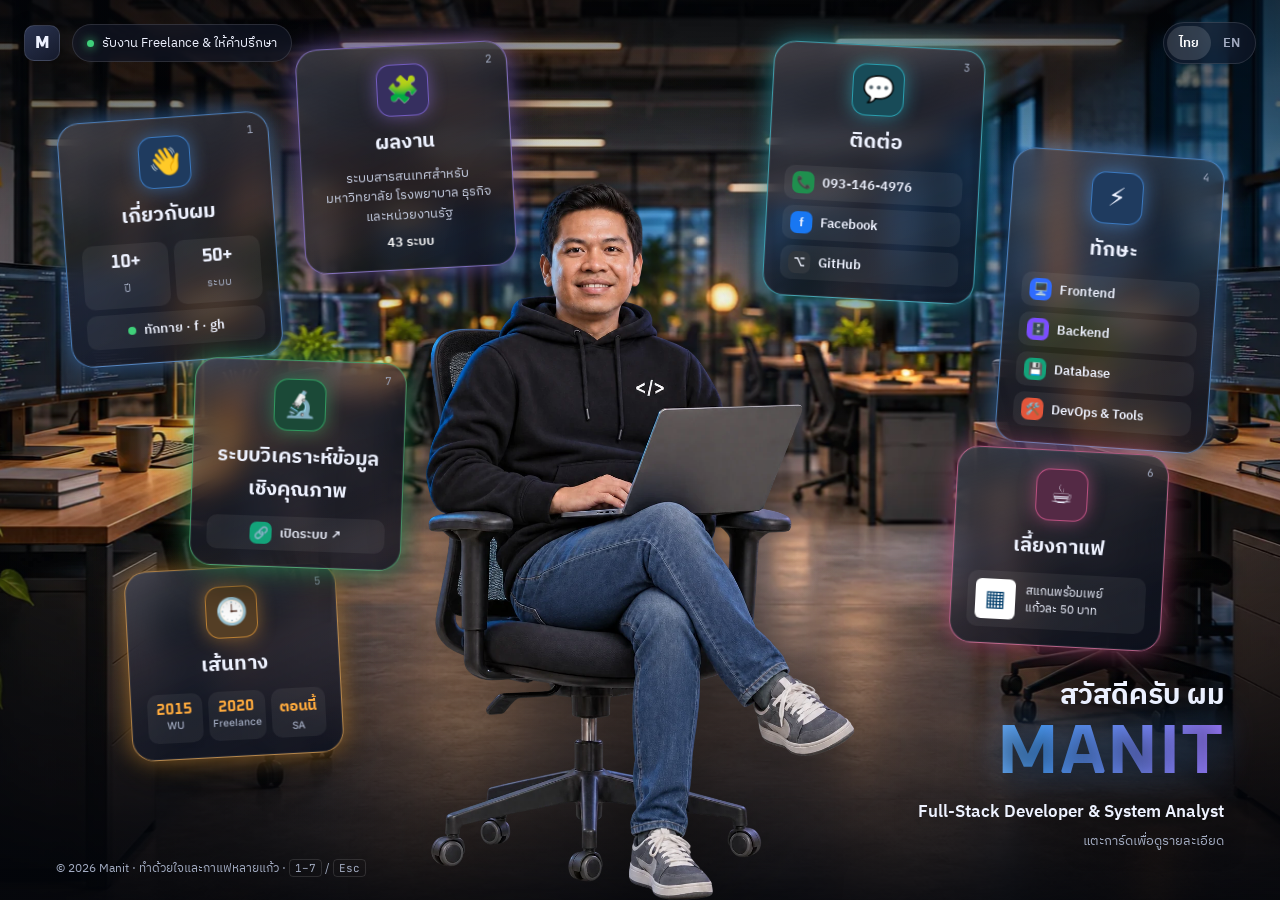
==== commit ef056910: "Add qualitative data analysis system card (nurseapp.hccrg.org) Co-Authored-By: Claude Opus 5.5 <nore" ====
--- a/index.html
+++ b/index.html
@@ -59,7 +59,7 @@
     <span class="role" data-t="role"></span>
     <em data-t="hint"></em>
   </div>
-  <p class="foot">© <span id="year"></span> Manit · <span data-t="footer"></span> · <kbd>1–6</kbd> / <kbd>Esc</kbd></p>
+  <p class="foot">© <span id="year"></span> Manit · <span data-t="footer"></span> · <kbd>1–7</kbd> / <kbd>Esc</kbd></p>
 </main>
 
 <div class="overlay" id="overlay" aria-hidden="true">
--- a/assets/css/site.css
+++ b/assets/css/site.css
@@ -57,7 +57,7 @@
 .langs button.on{background:rgba(255,255,255,.14);color:#fff}
 
 /* ---------- person ---------- */
-.person{position:absolute;left:50%;bottom:0;z-index:5;height:84vh;transform:translate(calc(-50% + var(--px2,0px)),var(--py2,0));pointer-events:none;transition:transform .25s ease-out}
+.person{position:absolute;left:50%;bottom:0;z-index:11;height:80vh;transform:translate(calc(-50% + var(--px2,0px)),var(--py2,0));pointer-events:none;transition:transform .25s ease-out}
 .person > img{height:100%;width:auto;display:none;filter:drop-shadow(0 20px 40px rgba(0,0,0,.5))}
 .person.has-img > img{display:block}
 .person.has-img .person-fallback{display:none}
@@ -102,12 +102,13 @@
 .mini .qrmini span{font-size:12px;line-height:1.4}
 
 /* desktop positions */
-.card[data-k="about"]  {--c:var(--blue);  left:7%;  top:15%; --r:-4deg; --d:0s}
-.card[data-k="work"]   {--c:var(--violet);left:calc(50% - 250px); top:4%; --r:-2deg; --d:-1s}
-.card[data-k="contact"]{--c:var(--cyan);  left:calc(50% + 38px);  top:4%; --r:2deg;  --d:-2s}
-.card[data-k="skills"] {--c:var(--blue);  right:7%; top:15%; --r:4deg;  --d:-3s}
-.card[data-k="journey"]{--c:var(--amber); left:10%; top:52%; --r:-3deg; --d:-4s}
-.card[data-k="coffee"] {--c:var(--pink);  right:10%;top:48%; --r:3deg;  --d:-5s}
+.card[data-k="about"]  {--c:var(--blue);  left:5%;  top:13%; --r:-4deg; --d:0s}
+.card[data-k="work"]   {--c:var(--violet);left:calc(50% - 340px); top:5%; --r:-3deg; --d:-1s}
+.card[data-k="contact"]{--c:var(--cyan);  left:calc(50% + 128px); top:5%; --r:3deg;  --d:-2s}
+.card[data-k="skills"] {--c:var(--blue);  right:5%; top:17%; --r:4deg;  --d:-3s}
+.card[data-k="journey"]{--c:var(--amber); left:10%; top:63%; --r:-3deg; --d:-4s}
+.card[data-k="coffee"] {--c:var(--pink);  right:9%;top:50%; --r:3deg;  --d:-5s}
+.card[data-k="qda"]    {--c:var(--green); left:15%; top:40%; --r:2deg;  --d:-6s}
 
 /* ---------- headline ---------- */
 .headline{position:absolute;right:56px;bottom:48px;z-index:12;text-align:right;pointer-events:none;text-shadow:0 4px 24px rgba(0,0,0,.6)}
@@ -201,25 +202,70 @@
   .card p{font-size:12px}
   .card[data-k="about"]{left:3%}.card[data-k="skills"]{right:3%}
   .card[data-k="journey"]{left:4%}.card[data-k="coffee"]{right:4%}
-  .card[data-k="work"]{left:calc(50% - 215px)}.card[data-k="contact"]{left:calc(50% + 25px)}
+  .card[data-k="work"]{left:calc(50% - 300px);top:9%}.card[data-k="contact"]{left:calc(50% + 110px)}
+}
+@media (min-width:821px) and (max-height:800px){
+  .card{width:180px;padding:12px 12px;border-radius:18px}
+  .card .ic{width:42px;height:42px;font-size:21px;margin-bottom:6px}
+  .card h2{font-size:17px;margin-bottom:4px}
+  .mini .row{padding:4px 8px;font-size:12px}
+  .card[data-k="journey"]{top:67%}.card[data-k="coffee"]{top:54%}.card[data-k="about"]{top:12%}.card[data-k="qda"]{top:39%}
+  .headline h1 strong{font-size:clamp(36px,4.4vw,60px)}
+  .headline h1 small{font-size:20px}
+  .headline{bottom:40px}
 }
 @media (max-width:820px){
-  body{overflow:auto}
-  .stage{height:auto;min-height:100dvh;overflow:visible;padding:84px 16px 40px;display:flex;flex-direction:column}
-  .bg{position:fixed}.vignette,.spot{position:fixed}
-  .person{position:relative;left:auto;bottom:auto;transform:none;height:auto;order:1;margin:0 auto}
-  .person > img{height:46vh;margin:0 auto}
-  .person-fallback{position:relative;left:auto;bottom:auto;transform:none;width:170px;margin:10px auto 16px}
-  .headline{position:relative;right:auto;bottom:auto;text-align:center;order:2;margin-bottom:22px}
-  .cards{position:relative;inset:auto;order:3;display:grid;grid-template-columns:1fr 1fr;gap:14px}
-  .card{position:relative;left:auto!important;right:auto!important;top:auto!important;width:auto;--r:0deg!important;animation:none}
-  .foot{position:relative;left:auto;bottom:auto;order:4;text-align:center;margin-top:26px}
-  .topbar{position:fixed;top:12px;left:12px;right:12px}
-  .avail{font-size:11.5px;padding:6px 10px}
+  .topbar{top:max(12px,env(safe-area-inset-top));left:12px;right:12px;gap:8px}
+  .brand{width:32px;height:32px;border-radius:9px}
+  .avail{font-size:11px;padding:6px 10px}
+  .langs button{padding:5px 10px;font-size:12px}
+  .bg{inset:-2%}
+  .person{height:58vh;height:58dvh;bottom:3vh;z-index:9}
+  .person-fallback{bottom:12vh;width:44vw}
+  .card{width:30vw;max-width:170px;padding:9px 8px 9px;border-radius:16px;z-index:10}
+  .card .num{top:6px;right:9px;font-size:9px}
+  .card .ic{width:34px;height:34px;border-radius:10px;font-size:18px;margin-bottom:5px}
+  .card .ic img{border-radius:9px}
+  .card h2{font-size:14px;margin-bottom:4px}
+  .card p{display:none}
+  .card .mini{margin-top:4px;gap:4px}
+  .mini .row{font-size:10px;padding:3px 5px;gap:5px;border-radius:7px}
+  .mini .row b{width:15px;height:15px;font-size:8px;border-radius:5px}
+  .mini .stats{gap:4px}.mini .stats div{padding:4px}
+  .mini .stats strong{font-size:13px}.mini .stats small{font-size:9px}
+  .mini .tl{gap:3px}.mini .tl span{font-size:11px;padding:4px 2px}.mini .tl small{font-size:8px}
+  .mini .qrmini{padding:5px;gap:6px}.mini .qrmini i{width:26px;height:26px;font-size:15px}.mini .qrmini span{font-size:9.5px}
+  .card[data-k="work"] p+p, .card[data-k="work"] > p:last-child{display:block;font-size:11px;margin-top:2px}
+  /* positions — portrait scene */
+  .card[data-k="about"]  {left:3%;  top:10%; --r:-4deg}
+  .card[data-k="work"]   {left:35%; top:7.5%; --r:0deg}
+  .card[data-k="skills"] {right:3%; left:auto; top:11%; --r:4deg}
+  .card[data-k="journey"]{left:2%;  top:36%; --r:-3deg}
+  .card[data-k="contact"]{right:2%; left:auto; top:35%; --r:3deg}
+  .card[data-k="coffee"] {left:3%;  right:auto; top:58%; --r:-2deg}
+  .card[data-k="qda"]    {right:3%; left:auto; top:56%; --r:2deg}
+  .card[data-k="qda"] h2{font-size:12px;line-height:1.35}
+  .headline{right:16px;bottom:calc(18px + env(safe-area-inset-bottom));z-index:12}
+  .headline h1 small{font-size:18px}
+  .headline h1 strong{font-size:44px}
+  .headline .role{font-size:12.5px;margin-top:6px}
+  .headline em{font-size:11px}
+  .foot{left:0;right:0;bottom:calc(8px + env(safe-area-inset-bottom));text-align:center;font-size:10px}
+  .foot{display:none}
+  .mini .tl span:nth-child(2){display:none}
+  .mini .qrmini i{display:none}.mini .qrmini span{font-size:10px;text-align:center;width:100%}
+  .card[data-k="contact"] .row{white-space:nowrap;font-size:9.5px}
+  .vignette{background:radial-gradient(ellipse 90% 70% at 50% 40%,transparent 40%,rgba(3,5,10,.7) 100%),linear-gradient(180deg,rgba(3,5,10,.4) 0%,transparent 20%,transparent 62%,rgba(3,5,10,.9) 100%)}
   .coffee,.feat,.sk-grid{grid-template-columns:1fr}
   .qrcard{max-width:240px;margin:0 auto}
   .pstats{grid-template-columns:1fr 1fr}
-  .panel{padding:28px 20px 22px}
-}
-@media (max-width:420px){.cards{grid-template-columns:1fr}.avail span{display:none}.avail{padding:8px}}
+  .panel{padding:28px 18px 20px;border-radius:22px}
+  .p-head h3{font-size:20px}
+}
+@media (max-width:820px) and (max-height:700px){
+  .card .mini{display:none}
+  .card[data-k="journey"],.card[data-k="contact"]{top:33%}
+  .card[data-k="coffee"],.card[data-k="qda"]{top:52%}
+}
+@media (max-width:420px){.avail span{display:none}.avail{padding:8px}}
 @media (prefers-reduced-motion:reduce){.card,.bokeh,.person-fallback .halo,.avail i{animation:none}.bg,.person{transition:none}}
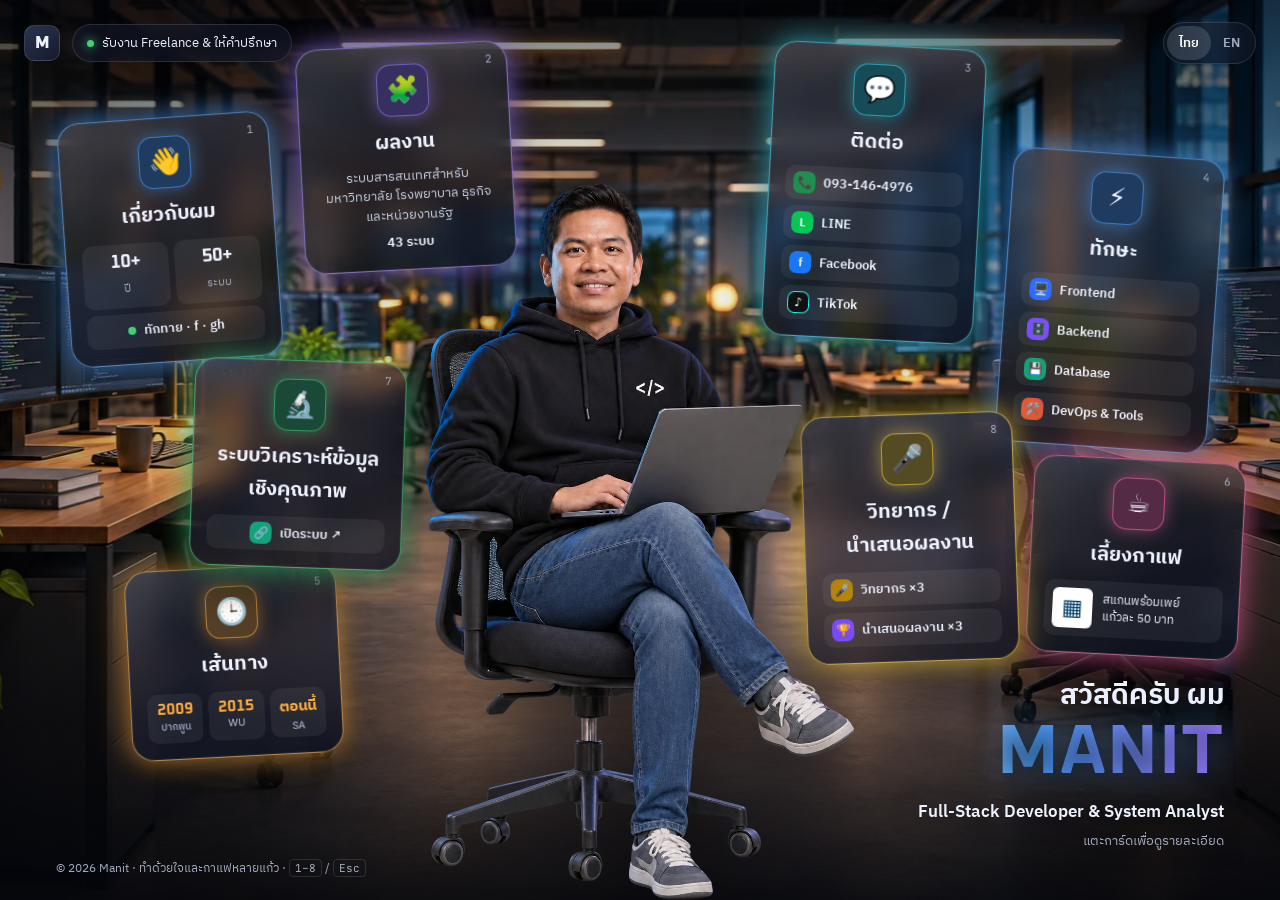
==== commit 7c428b4b: "Add talks & showcases card Co-Authored-By: Claude Opus 5.5 <noreply@anthropic.com> Claude-Session: h" ====
--- a/index.html
+++ b/index.html
@@ -59,7 +59,7 @@
     <span class="role" data-t="role"></span>
     <em data-t="hint"></em>
   </div>
-  <p class="foot">© <span id="year"></span> Manit · <span data-t="footer"></span> · <kbd>1–7</kbd> / <kbd>Esc</kbd></p>
+  <p class="foot">© <span id="year"></span> Manit · <span data-t="footer"></span> · <kbd>1–8</kbd> / <kbd>Esc</kbd></p>
 </main>
 
 <div class="overlay" id="overlay" aria-hidden="true">
--- a/assets/css/site.css
+++ b/assets/css/site.css
@@ -1,7 +1,7 @@
 :root{
   --bg:#05070d; --ink:#eef2ff; --muted:#a3acc2; --line:rgba(255,255,255,.12);
   --glass:rgba(20,26,44,.55); --glass-hi:rgba(255,255,255,.08);
-  --blue:#4ea1ff; --violet:#9b7bff; --green:#3fd07a; --amber:#ffab3d; --pink:#ff6aa8; --cyan:#35d6e8;
+  --blue:#4ea1ff; --violet:#9b7bff; --green:#3fd07a; --amber:#ffab3d; --gold:#ffd43b; --pink:#ff6aa8; --cyan:#35d6e8;
   --sans:'Inter','IBM Plex Sans Thai',system-ui,sans-serif;
   --thai:'IBM Plex Sans Thai','Inter',system-ui,sans-serif;
   --display:'Oxanium','IBM Plex Sans Thai',sans-serif;
@@ -78,10 +78,19 @@
   box-shadow:0 0 0 1px rgba(255,255,255,.05) inset,0 0 26px color-mix(in srgb,var(--c) 55%,transparent),0 18px 40px rgba(0,0,0,.45);
   backdrop-filter:blur(14px) saturate(140%);-webkit-backdrop-filter:blur(14px) saturate(140%);
   transform:translate(var(--cx,0),var(--cy,0)) rotate(var(--r,0deg));transition:transform .35s cubic-bezier(.2,.8,.2,1),box-shadow .35s;
-  animation:bob 6s ease-in-out infinite;animation-delay:var(--d,0s);opacity:0;animation-fill-mode:both}
+  animation:float var(--dur,7s) ease-in-out infinite;animation-delay:var(--d,0s);opacity:0;animation-fill-mode:both;will-change:translate,rotate}
 .stage.ready .card{opacity:1;transition:opacity .6s,transform .35s cubic-bezier(.2,.8,.2,1),box-shadow .35s}
 .card:hover,.card:focus-visible{transform:translate(var(--cx,0),calc(var(--cy,0px) - 8px)) rotate(0deg) scale(1.05);box-shadow:0 0 0 1px rgba(255,255,255,.1) inset,0 0 44px color-mix(in srgb,var(--c) 80%,transparent),0 24px 50px rgba(0,0,0,.5);outline:none;animation-play-state:paused}
-@keyframes bob{0%,100%{translate:0 0}50%{translate:0 -7px}}
+@keyframes float{
+  0%,100%{translate:0 0;rotate:0deg}
+  25%{translate:var(--fx,6px) calc(var(--fy,14px) * -1);rotate:var(--fr,1.2deg)}
+  50%{translate:0 calc(var(--fy,14px) * -1.4);rotate:0deg}
+  75%{translate:calc(var(--fx,6px) * -1) calc(var(--fy,14px) * -.6);rotate:calc(var(--fr,1.2deg) * -1)}}
+.card::after{content:"";position:absolute;inset:-1px;border-radius:inherit;pointer-events:none;box-shadow:0 0 34px 4px color-mix(in srgb,var(--c) 70%,transparent);opacity:.25;animation:glow var(--gdur,3.2s) ease-in-out infinite;animation-delay:var(--d,0s)}
+@keyframes glow{50%{opacity:.85}}
+.card .ic{animation:icbob 2.8s ease-in-out infinite;animation-delay:var(--d,0s)}
+@keyframes icbob{50%{transform:translateY(-3px) scale(1.06)}}
+.card:hover::after{opacity:1;animation:none}
 .card .num{position:absolute;top:10px;right:14px;font-size:11px;color:var(--muted);font-family:var(--mono)}
 .card .ic{width:52px;height:52px;margin:0 auto 10px;border-radius:14px;display:grid;place-items:center;font-size:26px;background:color-mix(in srgb,var(--c) 30%,#0b0f1a);border:1px solid color-mix(in srgb,var(--c) 60%,transparent);box-shadow:0 0 18px color-mix(in srgb,var(--c) 45%,transparent)}
 .card .ic img{width:100%;height:100%;border-radius:13px;object-fit:cover}
@@ -101,13 +110,23 @@
 .mini .qrmini i{width:40px;height:40px;border-radius:6px;background:#fff;display:grid;place-items:center;font-style:normal;color:#003d6a;font-size:22px}
 .mini .qrmini span{font-size:12px;line-height:1.4}
 
+/* each card floats on its own path */
+.card[data-k="about"]{--dur:7s;--fx:7px;--fy:14px;--fr:1.4deg}
+.card[data-k="work"]{--dur:8.5s;--fx:-6px;--fy:12px;--fr:-1deg}
+.card[data-k="contact"]{--dur:7.6s;--fx:8px;--fy:16px;--fr:1.6deg}
+.card[data-k="skills"]{--dur:9s;--fx:-8px;--fy:13px;--fr:-1.3deg}
+.card[data-k="journey"]{--dur:6.8s;--fx:6px;--fy:15px;--fr:1.1deg}
+.card[data-k="coffee"]{--dur:8s;--fx:-7px;--fy:17px;--fr:-1.5deg}
+.card[data-k="qda"]{--dur:7.2s;--fx:9px;--fy:12px;--fr:1.2deg}
+.card[data-k="talks"]{--dur:8.2s;--fx:-6px;--fy:15px;--fr:-1.2deg}
 /* desktop positions */
 .card[data-k="about"]  {--c:var(--blue);  left:5%;  top:13%; --r:-4deg; --d:0s}
 .card[data-k="work"]   {--c:var(--violet);left:calc(50% - 340px); top:5%; --r:-3deg; --d:-1s}
 .card[data-k="contact"]{--c:var(--cyan);  left:calc(50% + 128px); top:5%; --r:3deg;  --d:-2s}
 .card[data-k="skills"] {--c:var(--blue);  right:5%; top:17%; --r:4deg;  --d:-3s}
 .card[data-k="journey"]{--c:var(--amber); left:10%; top:63%; --r:-3deg; --d:-4s}
-.card[data-k="coffee"] {--c:var(--pink);  right:9%;top:50%; --r:3deg;  --d:-5s}
+.card[data-k="coffee"] {--c:var(--pink);  right:3%;top:51%; --r:3deg;  --d:-5s}
+.card[data-k="talks"]  {--c:var(--gold);  right:calc(3% + 226px);top:46%; --r:-2deg; --d:-7s}
 .card[data-k="qda"]    {--c:var(--green); left:15%; top:40%; --r:2deg;  --d:-6s}
 
 /* ---------- headline ---------- */
@@ -201,7 +220,7 @@
   .card{width:190px;padding:14px 12px}
   .card p{font-size:12px}
   .card[data-k="about"]{left:3%}.card[data-k="skills"]{right:3%}
-  .card[data-k="journey"]{left:4%}.card[data-k="coffee"]{right:4%}
+  .card[data-k="journey"]{left:4%}.card[data-k="coffee"]{right:2%}.card[data-k="talks"]{right:calc(2% + 200px)}
   .card[data-k="work"]{left:calc(50% - 300px);top:9%}.card[data-k="contact"]{left:calc(50% + 110px)}
 }
 @media (min-width:821px) and (max-height:800px){
@@ -209,7 +228,7 @@
   .card .ic{width:42px;height:42px;font-size:21px;margin-bottom:6px}
   .card h2{font-size:17px;margin-bottom:4px}
   .mini .row{padding:4px 8px;font-size:12px}
-  .card[data-k="journey"]{top:67%}.card[data-k="coffee"]{top:54%}.card[data-k="about"]{top:12%}.card[data-k="qda"]{top:39%}
+  .card[data-k="journey"]{top:67%}.card[data-k="coffee"]{top:51%}.card[data-k="talks"]{top:47%;right:calc(3% + 192px)}.card[data-k="about"]{top:12%}.card[data-k="qda"]{top:39%}
   .headline h1 strong{font-size:clamp(36px,4.4vw,60px)}
   .headline h1 small{font-size:20px}
   .headline{bottom:40px}
@@ -224,6 +243,7 @@
   .person-fallback{bottom:12vh;width:44vw}
   .card{width:30vw;max-width:170px;padding:9px 8px 9px;border-radius:16px;z-index:10}
   .card .num{top:6px;right:9px;font-size:9px}
+  .card{--fy:9px!important;--fx:4px!important}
   .card .ic{width:34px;height:34px;border-radius:10px;font-size:18px;margin-bottom:5px}
   .card .ic img{border-radius:9px}
   .card h2{font-size:14px;margin-bottom:4px}
@@ -244,7 +264,9 @@
   .card[data-k="contact"]{right:2%; left:auto; top:35%; --r:3deg}
   .card[data-k="coffee"] {left:3%;  right:auto; top:58%; --r:-2deg}
   .card[data-k="qda"]    {right:3%; left:auto; top:56%; --r:2deg}
-  .card[data-k="qda"] h2{font-size:12px;line-height:1.35}
+  .card[data-k="qda"] h2,.card[data-k="talks"] h2{font-size:12px;line-height:1.35}
+  .card[data-k="talks"] {left:3%; right:auto; top:76%; --r:-2deg}
+  .card[data-k="talks"] .mini{display:none}
   .headline{right:16px;bottom:calc(18px + env(safe-area-inset-bottom));z-index:12}
   .headline h1 small{font-size:18px}
   .headline h1 strong{font-size:44px}
@@ -266,6 +288,7 @@
   .card .mini{display:none}
   .card[data-k="journey"],.card[data-k="contact"]{top:33%}
   .card[data-k="coffee"],.card[data-k="qda"]{top:52%}
+  .card[data-k="talks"]{top:71%}
 }
 @media (max-width:420px){.avail span{display:none}.avail{padding:8px}}
-@media (prefers-reduced-motion:reduce){.card,.bokeh,.person-fallback .halo,.avail i{animation:none}.bg,.person{transition:none}}
+@media (prefers-reduced-motion:reduce){.card,.card::after,.card .ic,.bokeh,.person-fallback .halo,.avail i{animation:none}.bg,.person{transition:none}}
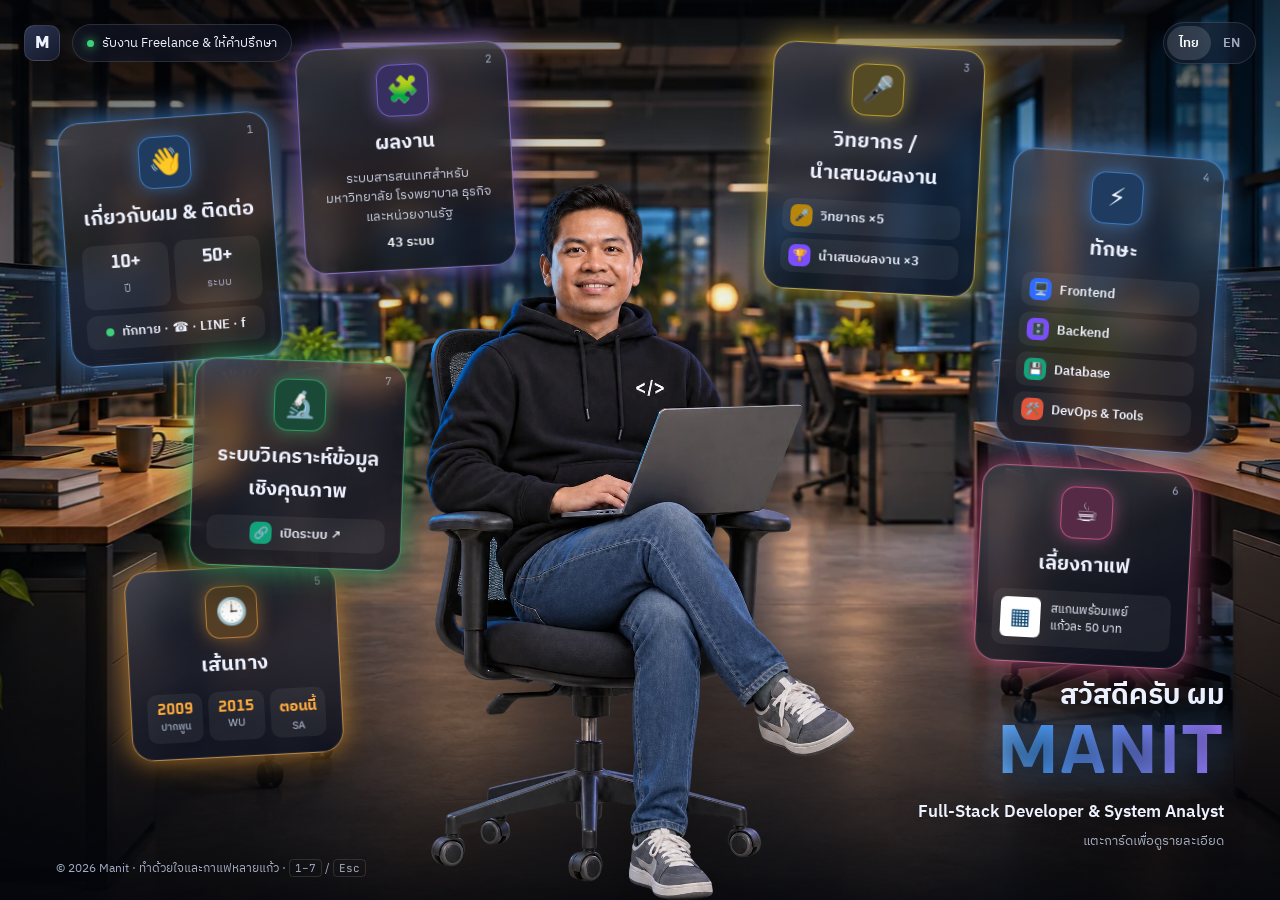
==== commit e0f79304: "Merge contact card into About; talks card takes its slot Co-Authored-By: Claude Opus 5.5 <noreply@an" ====
--- a/index.html
+++ b/index.html
@@ -59,7 +59,7 @@
     <span class="role" data-t="role"></span>
     <em data-t="hint"></em>
   </div>
-  <p class="foot">© <span id="year"></span> Manit · <span data-t="footer"></span> · <kbd>1–8</kbd> / <kbd>Esc</kbd></p>
+  <p class="foot">© <span id="year"></span> Manit · <span data-t="footer"></span> · <kbd>1–7</kbd> / <kbd>Esc</kbd></p>
 </main>
 
 <div class="overlay" id="overlay" aria-hidden="true">
--- a/assets/css/site.css
+++ b/assets/css/site.css
@@ -125,8 +125,8 @@
 .card[data-k="contact"]{--c:var(--cyan);  left:calc(50% + 128px); top:5%; --r:3deg;  --d:-2s}
 .card[data-k="skills"] {--c:var(--blue);  right:5%; top:17%; --r:4deg;  --d:-3s}
 .card[data-k="journey"]{--c:var(--amber); left:10%; top:63%; --r:-3deg; --d:-4s}
-.card[data-k="coffee"] {--c:var(--pink);  right:3%;top:51%; --r:3deg;  --d:-5s}
-.card[data-k="talks"]  {--c:var(--gold);  right:calc(3% + 226px);top:46%; --r:-2deg; --d:-7s}
+.card[data-k="coffee"] {--c:var(--pink);  right:7%;top:52%; --r:3deg;  --d:-5s}
+.card[data-k="talks"]  {--c:var(--gold);  left:calc(50% + 128px); top:5%; --r:3deg; --d:-7s}
 .card[data-k="qda"]    {--c:var(--green); left:15%; top:40%; --r:2deg;  --d:-6s}
 
 /* ---------- headline ---------- */
@@ -220,7 +220,7 @@
   .card{width:190px;padding:14px 12px}
   .card p{font-size:12px}
   .card[data-k="about"]{left:3%}.card[data-k="skills"]{right:3%}
-  .card[data-k="journey"]{left:4%}.card[data-k="coffee"]{right:2%}.card[data-k="talks"]{right:calc(2% + 200px)}
+  .card[data-k="journey"]{left:4%}.card[data-k="coffee"]{right:4%}.card[data-k="talks"]{left:calc(50% + 110px)}
   .card[data-k="work"]{left:calc(50% - 300px);top:9%}.card[data-k="contact"]{left:calc(50% + 110px)}
 }
 @media (min-width:821px) and (max-height:800px){
@@ -228,7 +228,7 @@
   .card .ic{width:42px;height:42px;font-size:21px;margin-bottom:6px}
   .card h2{font-size:17px;margin-bottom:4px}
   .mini .row{padding:4px 8px;font-size:12px}
-  .card[data-k="journey"]{top:67%}.card[data-k="coffee"]{top:51%}.card[data-k="talks"]{top:47%;right:calc(3% + 192px)}.card[data-k="about"]{top:12%}.card[data-k="qda"]{top:39%}
+  .card[data-k="journey"]{top:67%}.card[data-k="coffee"]{top:51%}.card[data-k="about"]{top:12%}.card[data-k="qda"]{top:39%}
   .headline h1 strong{font-size:clamp(36px,4.4vw,60px)}
   .headline h1 small{font-size:20px}
   .headline{bottom:40px}
@@ -265,8 +265,9 @@
   .card[data-k="coffee"] {left:3%;  right:auto; top:58%; --r:-2deg}
   .card[data-k="qda"]    {right:3%; left:auto; top:56%; --r:2deg}
   .card[data-k="qda"] h2,.card[data-k="talks"] h2{font-size:12px;line-height:1.35}
-  .card[data-k="talks"] {left:3%; right:auto; top:76%; --r:-2deg}
-  .card[data-k="talks"] .mini{display:none}
+  .card[data-k="talks"] {right:2%; left:auto; top:35%; --r:3deg}
+  .card[data-k="talks"] .mini .row{white-space:nowrap}
+  .card[data-k="about"] .mini .row{display:none}
   .headline{right:16px;bottom:calc(18px + env(safe-area-inset-bottom));z-index:12}
   .headline h1 small{font-size:18px}
   .headline h1 strong{font-size:44px}
@@ -288,7 +289,7 @@
   .card .mini{display:none}
   .card[data-k="journey"],.card[data-k="contact"]{top:33%}
   .card[data-k="coffee"],.card[data-k="qda"]{top:52%}
-  .card[data-k="talks"]{top:71%}
+  .card[data-k="talks"]{top:33%}
 }
 @media (max-width:420px){.avail span{display:none}.avail{padding:8px}}
 @media (prefers-reduced-motion:reduce){.card,.card::after,.card .ic,.bokeh,.person-fallback .halo,.avail i{animation:none}.bg,.person{transition:none}}
